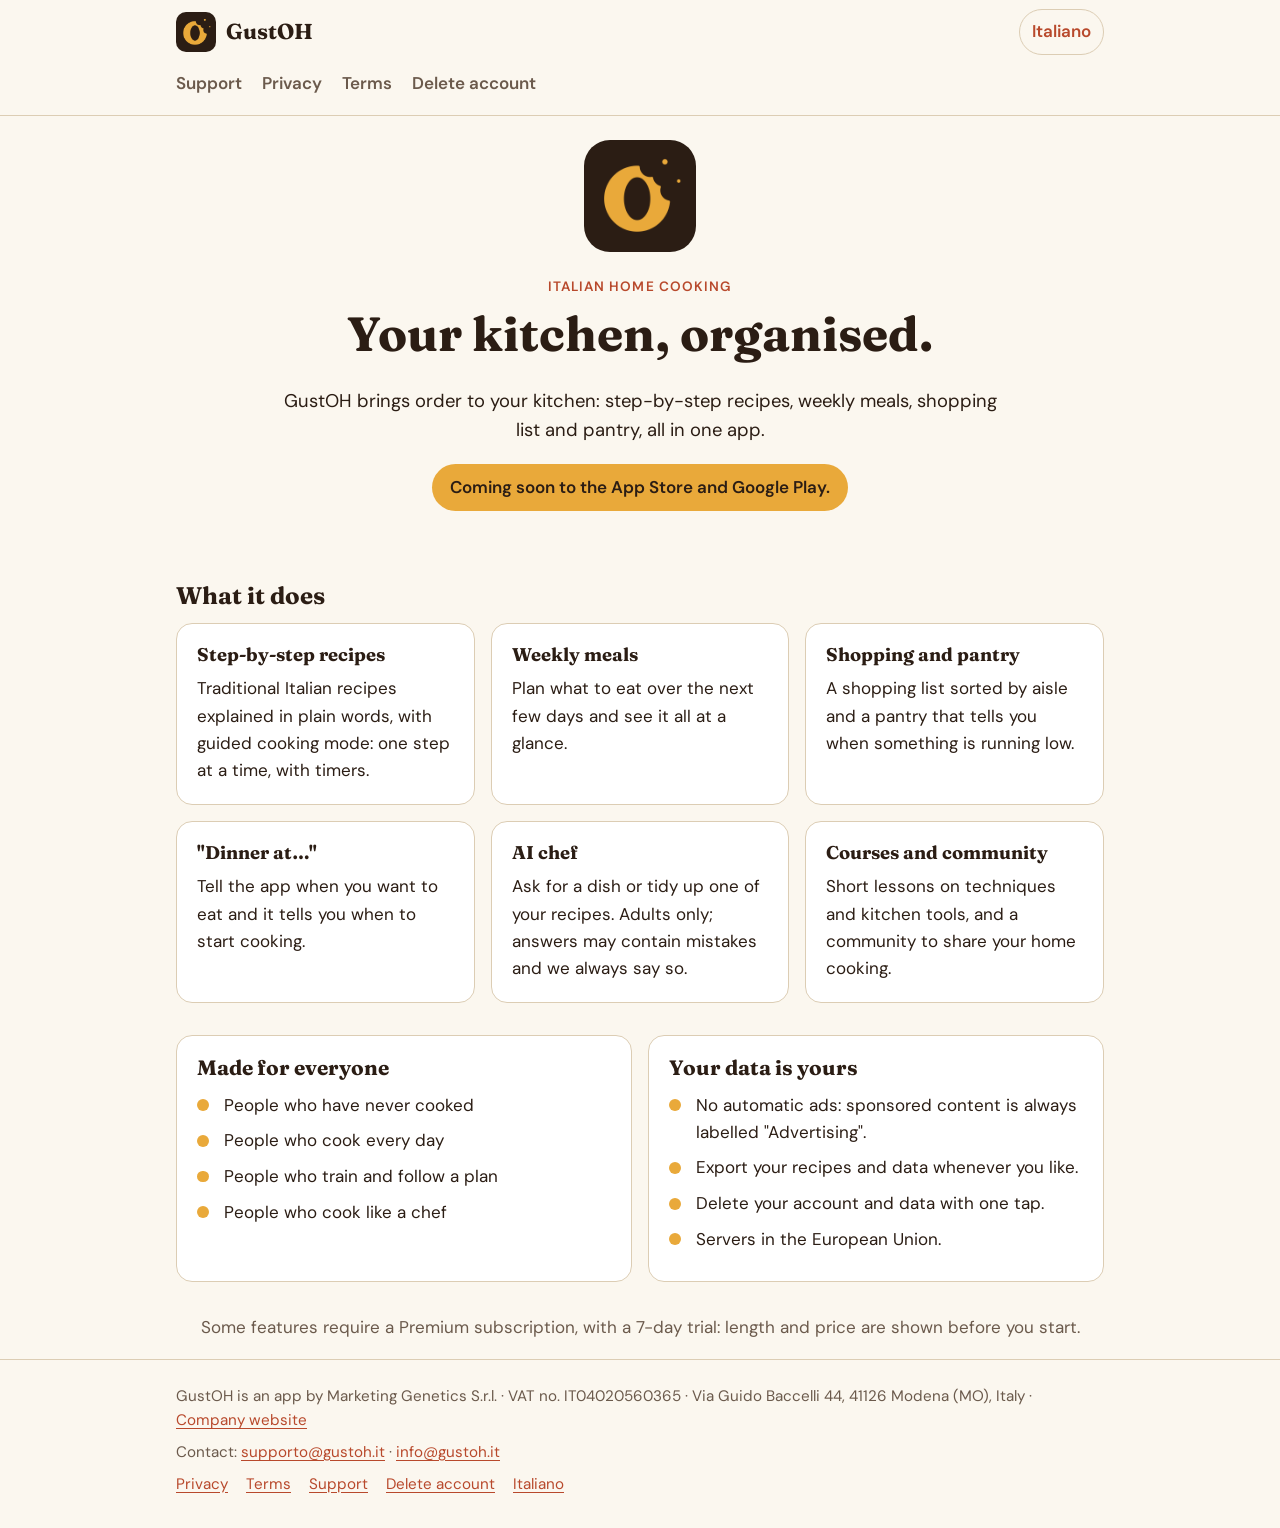
==== en/index.html @ 91f22777 "Sito gustoh.it (cartella sito/, npm run sito): home, privacy, termini, assistenza ed eliminazione ac" ====
<!doctype html>
<html lang="en">
<head>
<meta charset="utf-8">
<meta name="viewport" content="width=device-width, initial-scale=1">
<title>GustOH — your home kitchen, organised</title>
<meta name="description" content="Step-by-step recipes, weekly meals, shopping list and pantry: Italian home cooking in one app.">
<meta name="color-scheme" content="light dark">
<meta name="theme-color" content="#fbf7ef" media="(prefers-color-scheme: light)">
<meta name="theme-color" content="#17120e" media="(prefers-color-scheme: dark)">
<link rel="icon" href="../favicon.png" type="image/png">
<link rel="apple-touch-icon" href="../logo.png">
<link rel="alternate" hreflang="it" href="../index.html">
<link rel="stylesheet" href="../stile.css">
</head>
<body>
<a class="skip" href="#contenuto">Skip to content</a>
<header class="top">
  <div class="wrap top-row">
    <a class="brand" href="index.html"><img src="../logo.png" alt="" width="40" height="40"><span>GustOH</span></a>
    <a class="lang" href="../index.html" hreflang="it" lang="it">Italiano</a>
  </div>
  <nav class="wrap nav" aria-label="Home"><a href="supporto.html">Support</a><a href="privacy.html">Privacy</a><a href="termini.html">Terms</a><a href="elimina-account.html">Delete account</a></nav>
</header>
<main id="contenuto" class="wrap">
<section class="hero">
  <img class="hero-logo" src="../logo.png" alt="GustOH" width="112" height="112">
  <p class="kicker">Italian home cooking</p>
  <h1>Your kitchen, organised.</h1>
  <p class="lead">GustOH brings order to your kitchen: step-by-step recipes, weekly meals, shopping list and pantry, all in one app.</p>
  <p class="soon">Coming soon to the App Store and Google Play.</p>
</section>
<section aria-labelledby="cosa-fa">
  <h2 id="cosa-fa">What it does</h2>
  <ul class="grid">
    <li class="card"><h3>Step-by-step recipes</h3><p>Traditional Italian recipes explained in plain words, with guided cooking mode: one step at a time, with timers.</p></li>
    <li class="card"><h3>Weekly meals</h3><p>Plan what to eat over the next few days and see it all at a glance.</p></li>
    <li class="card"><h3>Shopping and pantry</h3><p>A shopping list sorted by aisle and a pantry that tells you when something is running low.</p></li>
    <li class="card"><h3>&quot;Dinner at…&quot;</h3><p>Tell the app when you want to eat and it tells you when to start cooking.</p></li>
    <li class="card"><h3>AI chef</h3><p>Ask for a dish or tidy up one of your recipes. Adults only; answers may contain mistakes and we always say so.</p></li>
    <li class="card"><h3>Courses and community</h3><p>Short lessons on techniques and kitchen tools, and a community to share your home cooking.</p></li>
  </ul>
</section>
<section class="two">
  <div class="card">
    <h2>Made for everyone</h2>
    <ul class="ticks"><li>People who have never cooked</li><li>People who cook every day</li><li>People who train and follow a plan</li><li>People who cook like a chef</li></ul>
  </div>
  <div class="card">
    <h2>Your data is yours</h2>
    <ul class="ticks"><li>No automatic ads: sponsored content is always labelled &quot;Advertising&quot;.</li><li>Export your recipes and data whenever you like.</li><li>Delete your account and data with one tap.</li><li>Servers in the European Union.</li></ul>
  </div>
</section>
<p class="note">Some features require a Premium subscription, with a 7-day trial: length and price are shown before you start.</p>
</main>
<footer class="foot">
  <div class="wrap">
    <p>GustOH is an app by Marketing Genetics S.r.l. · VAT no. IT04020560365 · Via Guido Baccelli 44, 41126 Modena (MO), Italy · <a href="https://www.marketinggenetics.it/" rel="noopener">Company website</a></p>
    <p>Contact: <a href="mailto:supporto@gustoh.it">supporto@gustoh.it</a> · <a href="mailto:info@gustoh.it">info@gustoh.it</a></p>
    <p class="foot-links"><a href="privacy.html">Privacy</a><a href="termini.html">Terms</a><a href="supporto.html">Support</a><a href="elimina-account.html">Delete account</a><a href="../index.html" hreflang="it" lang="it">Italiano</a></p>
  </div>
</footer>
</body>
</html>
---- stile.css ----
/* Sito gustoh.it — tema "Pastificio" dell'app (src/constants/theme.ts). Caratteri dentro il sito: niente servizi esterni. */

@font-face { font-family: 'Fraunces'; src: url('caratteri/Fraunces-700.ttf') format('truetype'); font-weight: 700; font-display: swap; }
@font-face { font-family: 'DM Sans'; src: url('caratteri/DMSans-400.ttf') format('truetype'); font-weight: 400; font-display: swap; }
@font-face { font-family: 'DM Sans'; src: url('caratteri/DMSans-600.ttf') format('truetype'); font-weight: 600; font-display: swap; }

:root {
  --bg: #fbf7ef;
  --surface: #ffffff;
  --text: #2b1d14;
  --muted: #6b5a4c;
  --primary: #b8492c;
  --cta: #e9a93a;
  --on-cta: #2b1d14;
  --accent-soft: #fdf0d5;
  --border: #dccdb4;
  --focus: #b8492c;
  --radius: 16px;
  --wrap: 960px;
}

@media (prefers-color-scheme: dark) {
  :root {
    --bg: #17120e;
    --surface: #231c16;
    --text: #f5ece0;
    --muted: #c4b5a3;
    --primary: #e9a93a;
    --cta: #e9a93a;
    --on-cta: #2b1d14;
    --accent-soft: #2e2419;
    --border: #3d3127;
    --focus: #f0b54e;
  }
}

* { box-sizing: border-box; }

html { -webkit-text-size-adjust: 100%; }

body {
  margin: 0;
  background: var(--bg);
  color: var(--text);
  font-family: 'DM Sans', system-ui, -apple-system, 'Segoe UI', sans-serif;
  font-size: 17px;
  line-height: 1.6;
}

h1, h2, h3 { font-family: 'Fraunces', Georgia, serif; font-weight: 700; line-height: 1.2; margin: 0 0 .5em; }
h1 { font-size: clamp(2rem, 6vw, 3rem); }
h2 { font-size: 1.5rem; margin-top: 1.6em; }
h3 { font-size: 1.15rem; }
p, ul, ol { margin: 0 0 1em; }
a { color: var(--primary); text-underline-offset: 3px; }
a:focus-visible, summary:focus-visible { outline: 3px solid var(--focus); outline-offset: 3px; border-radius: 6px; }
strong { font-weight: 600; }

.wrap { width: 100%; max-width: var(--wrap); margin: 0 auto; padding: 0 16px; }

.skip { position: absolute; left: -9999px; top: 8px; background: var(--cta); color: var(--on-cta); padding: 8px 12px; border-radius: 8px; z-index: 10; }
.skip:focus { left: 16px; }

/* Testata */
.top { border-bottom: 1px solid var(--border); background: var(--bg); }
.top-row { display: flex; align-items: center; justify-content: space-between; gap: 16px; min-height: 64px; }
.brand { display: inline-flex; align-items: center; gap: 10px; color: var(--text); text-decoration: none; font-family: 'Fraunces', Georgia, serif; font-weight: 700; font-size: 1.35rem; }
.brand img { border-radius: 10px; }
.lang { font-weight: 600; text-decoration: none; padding: 8px 12px; border: 1px solid var(--border); border-radius: 999px; min-height: 44px; display: inline-flex; align-items: center; }
.nav { display: flex; flex-wrap: wrap; gap: 4px 20px; padding-bottom: 12px; }
.nav a { color: var(--muted); text-decoration: none; font-weight: 600; padding: 6px 0; }
.nav a[aria-current='page'] { color: var(--text); text-decoration: underline; text-decoration-color: var(--cta); text-decoration-thickness: 3px; }

main { padding-top: 32px; padding-bottom: 48px; }

/* Home */
.hero { text-align: center; padding: 24px 0 16px; }
.hero-logo { border-radius: 26px; margin-bottom: 16px; }
.kicker { color: var(--primary); font-weight: 600; text-transform: uppercase; letter-spacing: .08em; font-size: .85rem; margin-bottom: .5em; }
.lead { font-size: 1.15rem; max-width: 40em; margin-left: auto; margin-right: auto; }
.doc .lead { margin-left: 0; }
.soon { display: inline-block; background: var(--cta); color: var(--on-cta); font-weight: 600; padding: 10px 18px; border-radius: 999px; }

.grid { list-style: none; padding: 0; display: grid; grid-template-columns: 1fr; gap: 16px; }
@media (min-width: 640px) { .grid { grid-template-columns: repeat(2, 1fr); } }
@media (min-width: 900px) { .grid { grid-template-columns: repeat(3, 1fr); } }

.card { background: var(--surface); border: 1px solid var(--border); border-radius: var(--radius); padding: 20px; }
.card p:last-child, .card ul:last-child { margin-bottom: 0; }
.card h2 { margin-top: 0; font-size: 1.3rem; }

.two { display: grid; grid-template-columns: 1fr; gap: 16px; margin-top: 32px; }
@media (min-width: 640px) { .two { grid-template-columns: repeat(2, 1fr); } }

.ticks { list-style: none; padding: 0; }
.ticks li { padding-left: 1.6em; position: relative; margin-bottom: .5em; }
.ticks li::before { content: ''; position: absolute; left: 0; top: .45em; width: .7em; height: .7em; border-radius: 50%; background: var(--cta); }

.note { text-align: center; color: var(--muted); margin-top: 32px; }

/* Documenti */
.doc { max-width: 46em; }
.doc ul, .doc ol { padding-left: 1.3em; }
.doc li { margin-bottom: .5em; }
.steps li { margin-bottom: .6em; }
.center { text-align: center; margin: 0 auto; }
details { background: var(--surface); border: 1px solid var(--border); border-radius: 12px; padding: 0 16px; margin-bottom: 12px; }
summary { cursor: pointer; font-weight: 600; padding: 14px 0; min-height: 44px; }
details p { margin-top: 0; }
.button { display: inline-flex; align-items: center; min-height: 48px; padding: 0 20px; border-radius: 999px; background: var(--cta); color: var(--on-cta); font-weight: 600; text-decoration: none; }

/* Piede */
.foot { border-top: 1px solid var(--border); padding: 24px 0; color: var(--muted); font-size: .95rem; }
.foot p { margin-bottom: .5em; }
.foot-links { display: flex; flex-wrap: wrap; gap: 4px 18px; }
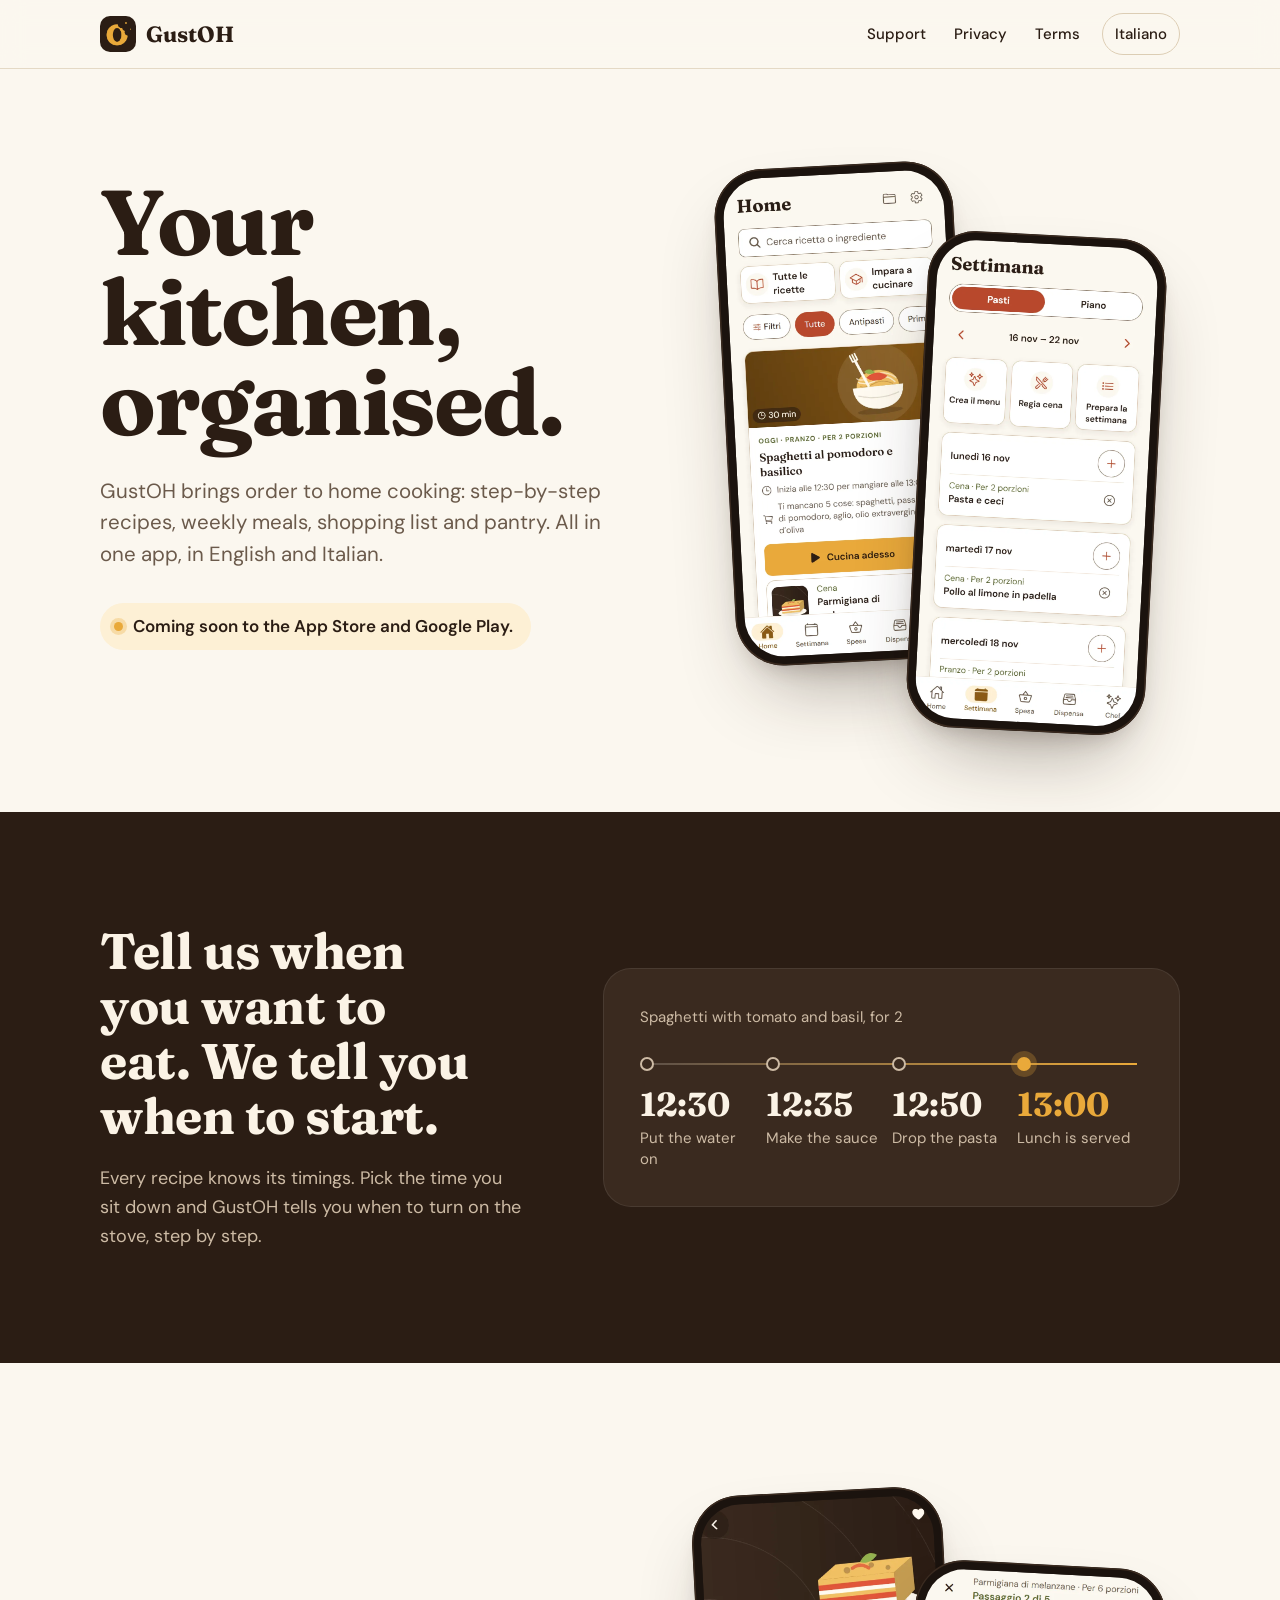
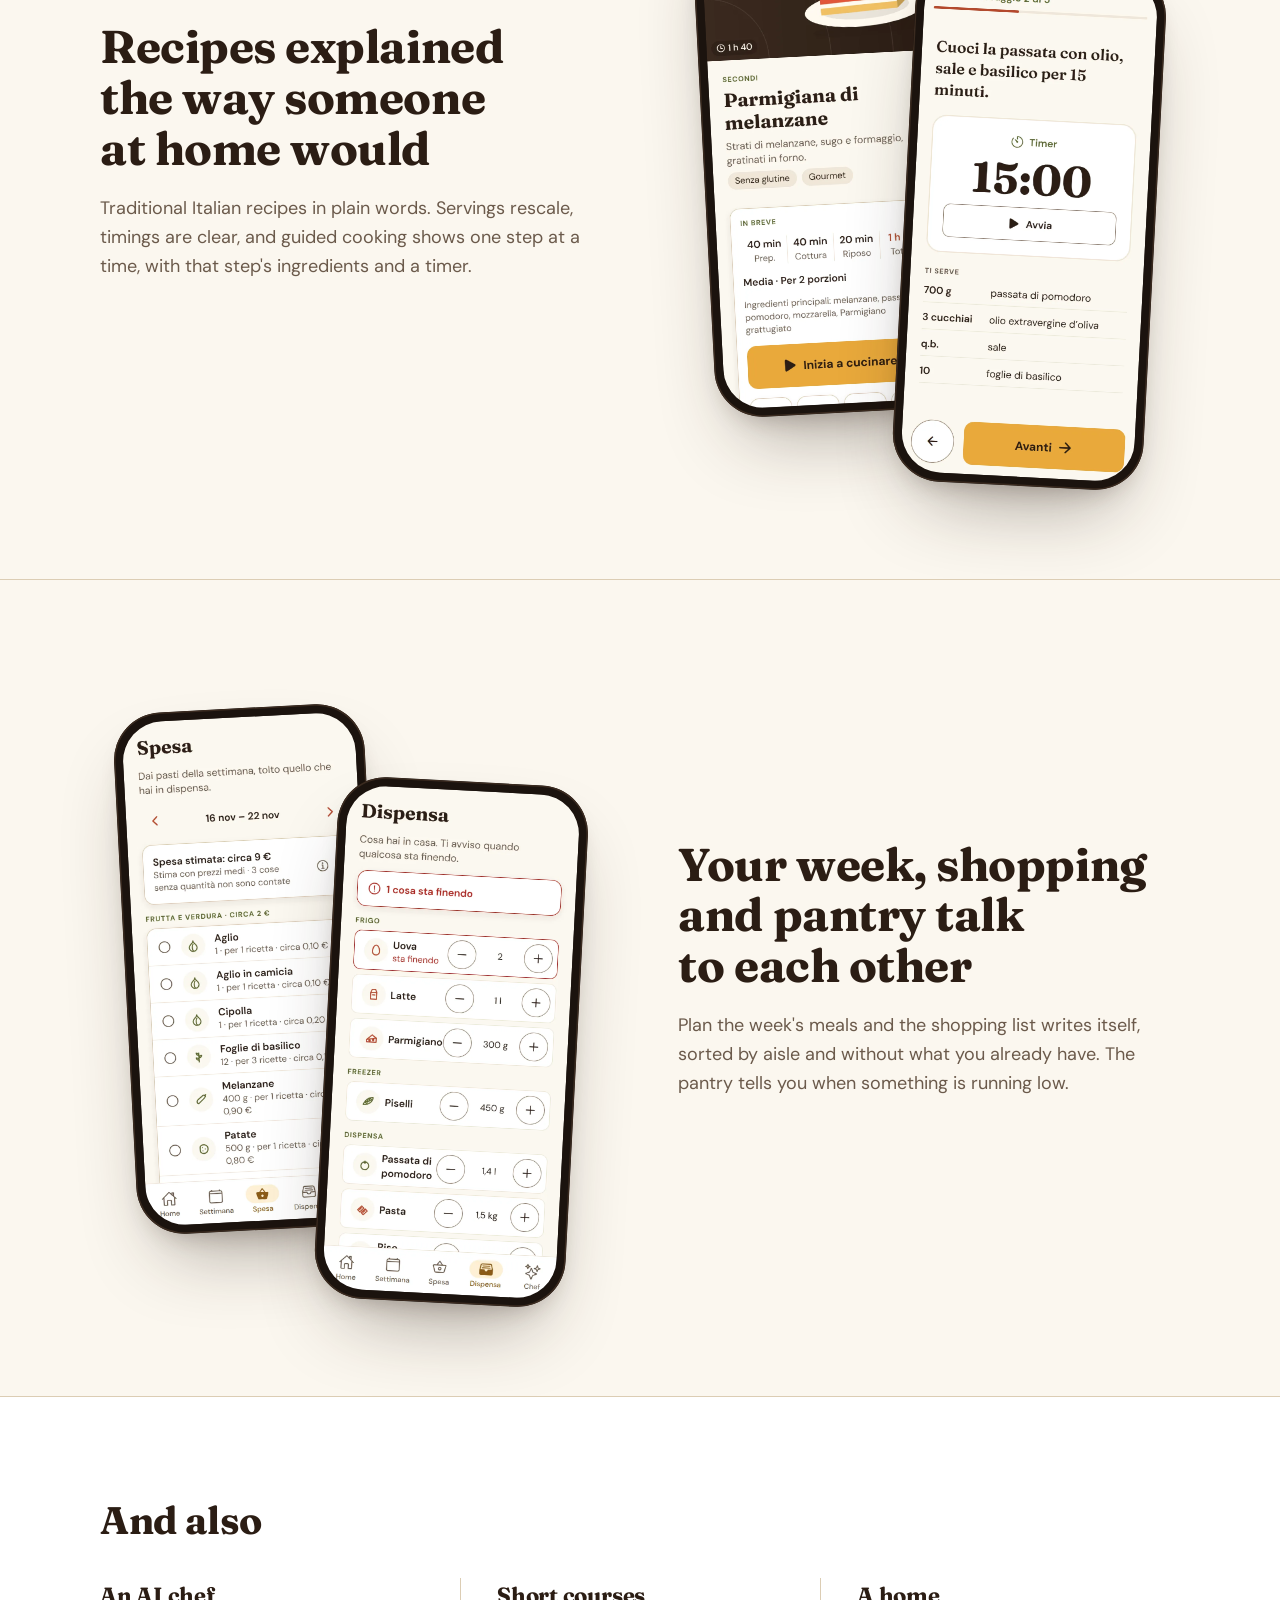
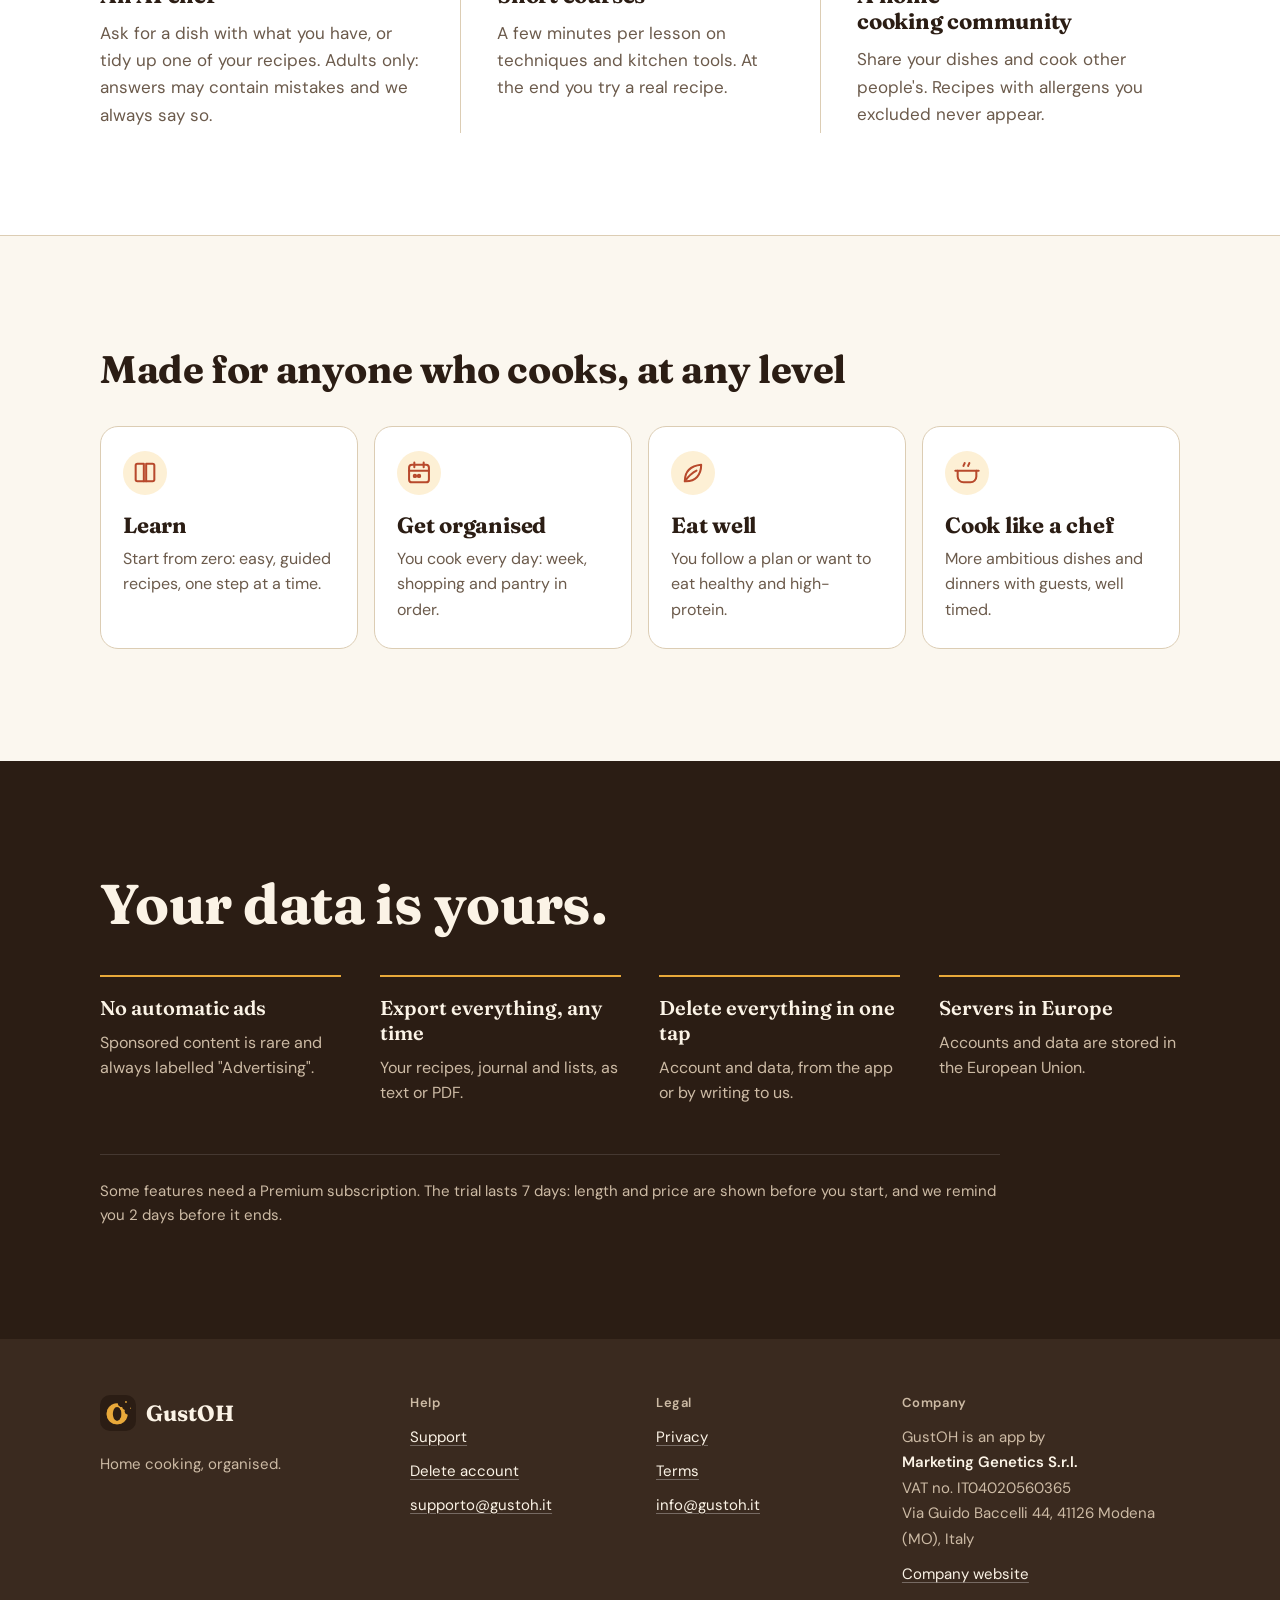
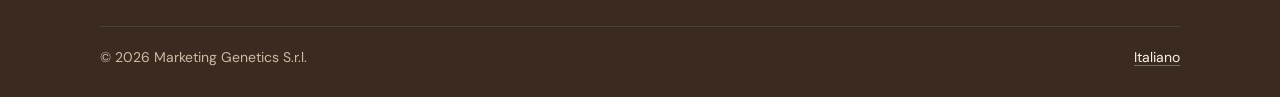
==== commit 724f2d51: "Sito gustoh.it rifatto: schermate vere dell'app nei telefoni, linea del tempo 'mangio alle', funzion" ====
--- a/en/index.html
+++ b/en/index.html
@@ -11,53 +11,152 @@
 <link rel="icon" href="../favicon.png" type="image/png">
 <link rel="apple-touch-icon" href="../logo.png">
 <link rel="alternate" hreflang="it" href="../index.html">
+<link rel="preload" href="../caratteri/Fraunces-700.ttf" as="font" type="font/ttf" crossorigin>
 <link rel="stylesheet" href="../stile.css">
 </head>
-<body>
+<body class="page-index">
 <a class="skip" href="#contenuto">Skip to content</a>
 <header class="top">
   <div class="wrap top-row">
-    <a class="brand" href="index.html"><img src="../logo.png" alt="" width="40" height="40"><span>GustOH</span></a>
-    <a class="lang" href="../index.html" hreflang="it" lang="it">Italiano</a>
+    <a class="brand" href="index.html" aria-current="page"><img src="../logo.png" alt="" width="36" height="36"><span>GustOH</span></a>
+    <nav class="nav" aria-label="Home">
+      <a href="supporto.html">Support</a>
+      <a class="opt" href="privacy.html">Privacy</a>
+      <a class="opt" href="termini.html">Terms</a>
+      <a class="lang" href="../index.html" hreflang="it" lang="it">Italiano</a>
+    </nav>
   </div>
-  <nav class="wrap nav" aria-label="Home"><a href="supporto.html">Support</a><a href="privacy.html">Privacy</a><a href="termini.html">Terms</a><a href="elimina-account.html">Delete account</a></nav>
 </header>
-<main id="contenuto" class="wrap">
+<main id="contenuto">
 <section class="hero">
-  <img class="hero-logo" src="../logo.png" alt="GustOH" width="112" height="112">
-  <p class="kicker">Italian home cooking</p>
-  <h1>Your kitchen, organised.</h1>
-  <p class="lead">GustOH brings order to your kitchen: step-by-step recipes, weekly meals, shopping list and pantry, all in one app.</p>
-  <p class="soon">Coming soon to the App Store and Google Play.</p>
-</section>
-<section aria-labelledby="cosa-fa">
-  <h2 id="cosa-fa">What it does</h2>
-  <ul class="grid">
-    <li class="card"><h3>Step-by-step recipes</h3><p>Traditional Italian recipes explained in plain words, with guided cooking mode: one step at a time, with timers.</p></li>
-    <li class="card"><h3>Weekly meals</h3><p>Plan what to eat over the next few days and see it all at a glance.</p></li>
-    <li class="card"><h3>Shopping and pantry</h3><p>A shopping list sorted by aisle and a pantry that tells you when something is running low.</p></li>
-    <li class="card"><h3>&quot;Dinner at…&quot;</h3><p>Tell the app when you want to eat and it tells you when to start cooking.</p></li>
-    <li class="card"><h3>AI chef</h3><p>Ask for a dish or tidy up one of your recipes. Adults only; answers may contain mistakes and we always say so.</p></li>
-    <li class="card"><h3>Courses and community</h3><p>Short lessons on techniques and kitchen tools, and a community to share your home cooking.</p></li>
-  </ul>
-</section>
-<section class="two">
-  <div class="card">
-    <h2>Made for everyone</h2>
-    <ul class="ticks"><li>People who have never cooked</li><li>People who cook every day</li><li>People who train and follow a plan</li><li>People who cook like a chef</li></ul>
-  </div>
-  <div class="card">
-    <h2>Your data is yours</h2>
-    <ul class="ticks"><li>No automatic ads: sponsored content is always labelled &quot;Advertising&quot;.</li><li>Export your recipes and data whenever you like.</li><li>Delete your account and data with one tap.</li><li>Servers in the European Union.</li></ul>
+  <div class="wrap hero-grid">
+    <div class="hero-copy">
+      <h1>Your kitchen, organised.</h1>
+      <p class="lead">GustOH brings order to home cooking: step-by-step recipes, weekly meals, shopping list and pantry. All in one app, in English and Italian.</p>
+      <p class="soon">Coming soon to the App Store and Google Play.</p>
+    </div>
+    <div class="hero-phones">
+      <figure class="phone phone-back"><picture><source srcset="../img/home-scuro.webp" media="(prefers-color-scheme: dark)"><img src="../img/home-chiaro.webp" alt="GustOH Home with today's lunch and when to start cooking" width="390" height="844" fetchpriority="high" decoding="async"></picture></figure>
+      <figure class="phone phone-front"><picture><source srcset="../img/settimana-scuro.webp" media="(prefers-color-scheme: dark)"><img src="../img/settimana-chiaro.webp" alt="The weekly meal plan, day by day" width="390" height="844" fetchpriority="high" decoding="async"></picture></figure>
+    </div>
   </div>
 </section>
-<p class="note">Some features require a Premium subscription, with a 7-day trial: length and price are shown before you start.</p>
+
+<section class="clock" aria-labelledby="orari">
+  <div class="wrap clock-grid">
+    <div class="clock-copy">
+      <h2 id="orari">Tell us when you want to eat. We tell you when to start.</h2>
+      <p>Every recipe knows its timings. Pick the time you sit down and GustOH tells you when to turn on the stove, step by step.</p>
+    </div>
+    <figure class="timeline">
+      <figcaption>Spaghetti with tomato and basil, for 2</figcaption>
+      <ol>
+        <li><time>12:30</time><span>Put the water on</span></li>
+        <li><time>12:35</time><span>Make the sauce</span></li>
+        <li><time>12:50</time><span>Drop the pasta</span></li>
+        <li class="end"><time>13:00</time><span>Lunch is served</span></li>
+      </ol>
+    </figure>
+  </div>
+</section>
+
+<section class="row">
+  <div class="wrap row-grid">
+    <div class="row-copy">
+      <h2>Recipes explained the way someone at home would</h2>
+      <p>Traditional Italian recipes in plain words. Servings rescale, timings are clear, and guided cooking shows one step at a time, with that step's ingredients and a timer.</p>
+    </div>
+    <div class="row-phones">
+      <figure class="phone phone-back"><picture><source srcset="../img/ricetta-scuro.webp" media="(prefers-color-scheme: dark)"><img src="../img/ricetta-chiaro.webp" alt="The aubergine parmigiana recipe with times and servings" width="390" height="844" loading="lazy" decoding="async"></picture></figure>
+      <figure class="phone phone-front"><picture><source srcset="../img/cucina-scuro.webp" media="(prefers-color-scheme: dark)"><img src="../img/cucina-chiaro.webp" alt="Guided cooking: one step at a time, with a timer" width="390" height="844" loading="lazy" decoding="async"></picture></figure>
+    </div>
+  </div>
+</section>
+
+<section class="row row-flip">
+  <div class="wrap row-grid">
+    <div class="row-copy">
+      <h2>Your week, shopping and pantry talk to each other</h2>
+      <p>Plan the week's meals and the shopping list writes itself, sorted by aisle and without what you already have. The pantry tells you when something is running low.</p>
+    </div>
+    <div class="row-phones">
+      <figure class="phone phone-back"><picture><source srcset="../img/spesa-scuro.webp" media="(prefers-color-scheme: dark)"><img src="../img/spesa-chiaro.webp" alt="The shopping list sorted by aisle, with an estimated cost" width="390" height="844" loading="lazy" decoding="async"></picture></figure>
+      <figure class="phone phone-front"><picture><source srcset="../img/dispensa-scuro.webp" media="(prefers-color-scheme: dark)"><img src="../img/dispensa-chiaro.webp" alt="The pantry split into fridge, freezer and cupboard" width="390" height="844" loading="lazy" decoding="async"></picture></figure>
+    </div>
+  </div>
+</section>
+
+<section class="more" aria-labelledby="altro">
+  <div class="wrap">
+    <h2 id="altro">And also</h2>
+    <div class="more-grid">
+      <article><h3>An AI chef</h3><p>Ask for a dish with what you have, or tidy up one of your recipes. Adults only: answers may contain mistakes and we always say so.</p></article>
+      <article><h3>Short courses</h3><p>A few minutes per lesson on techniques and kitchen tools. At the end you try a real recipe.</p></article>
+      <article><h3>A home cooking community</h3><p>Share your dishes and cook other people's. Recipes with allergens you excluded never appear.</p></article>
+    </div>
+  </div>
+</section>
+
+<section class="paths" aria-labelledby="percorsi">
+  <div class="wrap">
+    <h2 id="percorsi">Made for anyone who cooks, at any level</h2>
+    <ul class="paths-grid">
+      <li><svg class="icon" viewBox="0 0 24 24" width="28" height="28" fill="none" stroke="currentColor" stroke-width="1.75" stroke-linecap="round" stroke-linejoin="round" aria-hidden="true"><path d="M4 5.5C4 4.7 4.7 4 5.5 4H11v15H5.5A1.5 1.5 0 0 1 4 17.5z"/><path d="M20 5.5c0-.8-.7-1.5-1.5-1.5H13v15h5.5c.8 0 1.5-.7 1.5-1.5z"/><path d="M11 19h2"/></svg><h3>Learn</h3><p>Start from zero: easy, guided recipes, one step at a time.</p></li>
+      <li><svg class="icon" viewBox="0 0 24 24" width="28" height="28" fill="none" stroke="currentColor" stroke-width="1.75" stroke-linecap="round" stroke-linejoin="round" aria-hidden="true"><rect x="3.5" y="5" width="17" height="15" rx="2.5"/><path d="M3.5 10h17M8 3v4M16 3v4"/><circle cx="8.5" cy="14.5" r="1"/><circle cx="12" cy="14.5" r="1"/></svg><h3>Get organised</h3><p>You cook every day: week, shopping and pantry in order.</p></li>
+      <li><svg class="icon" viewBox="0 0 24 24" width="28" height="28" fill="none" stroke="currentColor" stroke-width="1.75" stroke-linecap="round" stroke-linejoin="round" aria-hidden="true"><path d="M5 19c0-8 5-13 14-14 0 9-5 14-13 14"/><path d="M5 19c3-4 6-7 10-9"/></svg><h3>Eat well</h3><p>You follow a plan or want to eat healthy and high-protein.</p></li>
+      <li><svg class="icon" viewBox="0 0 24 24" width="28" height="28" fill="none" stroke="currentColor" stroke-width="1.75" stroke-linecap="round" stroke-linejoin="round" aria-hidden="true"><path d="M4 10h16v5a5 5 0 0 1-5 5H9a5 5 0 0 1-5-5z"/><path d="M2 10h2M20 10h2M9 6c0-1 1-1.5 1-2.5M13 6c0-1 1-1.5 1-2.5"/></svg><h3>Cook like a chef</h3><p>More ambitious dishes and dinners with guests, well timed.</p></li>
+    </ul>
+  </div>
+</section>
+
+<section class="trust" aria-labelledby="dati">
+  <div class="wrap">
+    <h2 id="dati">Your data is yours.</h2>
+    <dl class="trust-grid">
+      <div><dt>No automatic ads</dt><dd>Sponsored content is rare and always labelled &quot;Advertising&quot;.</dd></div>
+      <div><dt>Export everything, any time</dt><dd>Your recipes, journal and lists, as text or PDF.</dd></div>
+      <div><dt>Delete everything in one tap</dt><dd>Account and data, from the app or by writing to us.</dd></div>
+      <div><dt>Servers in Europe</dt><dd>Accounts and data are stored in the European Union.</dd></div>
+    </dl>
+    <p class="plans">Some features need a Premium subscription. The trial lasts 7 days: length and price are shown before you start, and we remind you 2 days before it ends.</p>
+  </div>
+</section>
 </main>
 <footer class="foot">
-  <div class="wrap">
-    <p>GustOH is an app by Marketing Genetics S.r.l. · VAT no. IT04020560365 · Via Guido Baccelli 44, 41126 Modena (MO), Italy · <a href="https://www.marketinggenetics.it/" rel="noopener">Company website</a></p>
-    <p>Contact: <a href="mailto:supporto@gustoh.it">supporto@gustoh.it</a> · <a href="mailto:info@gustoh.it">info@gustoh.it</a></p>
-    <p class="foot-links"><a href="privacy.html">Privacy</a><a href="termini.html">Terms</a><a href="supporto.html">Support</a><a href="elimina-account.html">Delete account</a><a href="../index.html" hreflang="it" lang="it">Italiano</a></p>
+  <div class="wrap foot-grid">
+    <div class="foot-brand">
+      <a class="brand" href="index.html"><img src="../logo.png" alt="" width="36" height="36"><span>GustOH</span></a>
+      <p>Home cooking, organised.</p>
+    </div>
+    <div>
+      <h2>Help</h2>
+      <ul>
+        <li><a href="supporto.html">Support</a></li>
+        <li><a href="elimina-account.html">Delete account</a></li>
+        <li><a href="mailto:supporto@gustoh.it">supporto@gustoh.it</a></li>
+      </ul>
+    </div>
+    <div>
+      <h2>Legal</h2>
+      <ul>
+        <li><a href="privacy.html">Privacy</a></li>
+        <li><a href="termini.html">Terms</a></li>
+        <li><a href="mailto:info@gustoh.it">info@gustoh.it</a></li>
+      </ul>
+    </div>
+    <div>
+      <h2>Company</h2>
+      <address>
+        GustOH is an app by<br><strong>Marketing Genetics S.r.l.</strong><br>
+        VAT no. IT04020560365<br>
+        Via Guido Baccelli 44, 41126 Modena (MO), Italy
+      </address>
+      <p><a href="https://www.marketinggenetics.it/" rel="noopener">Company website</a></p>
+    </div>
+  </div>
+  <div class="wrap foot-bottom">
+    <p>© 2026 Marketing Genetics S.r.l.</p>
+    <a href="../index.html" hreflang="it" lang="it">Italiano</a>
   </div>
 </footer>
 </body>
--- a/stile.css
+++ b/stile.css
@@ -1,115 +1,232 @@
-/* Sito gustoh.it — tema "Pastificio" dell'app (src/constants/theme.ts). Caratteri dentro il sito: niente servizi esterni. */
-
-@font-face { font-family: 'Fraunces'; src: url('caratteri/Fraunces-700.ttf') format('truetype'); font-weight: 700; font-display: swap; }
-@font-face { font-family: 'DM Sans'; src: url('caratteri/DMSans-400.ttf') format('truetype'); font-weight: 400; font-display: swap; }
-@font-face { font-family: 'DM Sans'; src: url('caratteri/DMSans-600.ttf') format('truetype'); font-weight: 600; font-display: swap; }
-
-:root {
-  --bg: #fbf7ef;
-  --surface: #ffffff;
-  --text: #2b1d14;
-  --muted: #6b5a4c;
-  --primary: #b8492c;
-  --cta: #e9a93a;
-  --on-cta: #2b1d14;
-  --accent-soft: #fdf0d5;
-  --border: #dccdb4;
-  --focus: #b8492c;
-  --radius: 16px;
-  --wrap: 960px;
-}
-
-@media (prefers-color-scheme: dark) {
-  :root {
-    --bg: #17120e;
-    --surface: #231c16;
-    --text: #f5ece0;
-    --muted: #c4b5a3;
-    --primary: #e9a93a;
-    --cta: #e9a93a;
-    --on-cta: #2b1d14;
-    --accent-soft: #2e2419;
-    --border: #3d3127;
-    --focus: #f0b54e;
-  }
-}
-
-* { box-sizing: border-box; }
-
-html { -webkit-text-size-adjust: 100%; }
-
-body {
-  margin: 0;
-  background: var(--bg);
-  color: var(--text);
-  font-family: 'DM Sans', system-ui, -apple-system, 'Segoe UI', sans-serif;
-  font-size: 17px;
-  line-height: 1.6;
-}
-
-h1, h2, h3 { font-family: 'Fraunces', Georgia, serif; font-weight: 700; line-height: 1.2; margin: 0 0 .5em; }
-h1 { font-size: clamp(2rem, 6vw, 3rem); }
-h2 { font-size: 1.5rem; margin-top: 1.6em; }
-h3 { font-size: 1.15rem; }
-p, ul, ol { margin: 0 0 1em; }
-a { color: var(--primary); text-underline-offset: 3px; }
-a:focus-visible, summary:focus-visible { outline: 3px solid var(--focus); outline-offset: 3px; border-radius: 6px; }
-strong { font-weight: 600; }
-
-.wrap { width: 100%; max-width: var(--wrap); margin: 0 auto; padding: 0 16px; }
-
-.skip { position: absolute; left: -9999px; top: 8px; background: var(--cta); color: var(--on-cta); padding: 8px 12px; border-radius: 8px; z-index: 10; }
-.skip:focus { left: 16px; }
-
-/* Testata */
-.top { border-bottom: 1px solid var(--border); background: var(--bg); }
-.top-row { display: flex; align-items: center; justify-content: space-between; gap: 16px; min-height: 64px; }
-.brand { display: inline-flex; align-items: center; gap: 10px; color: var(--text); text-decoration: none; font-family: 'Fraunces', Georgia, serif; font-weight: 700; font-size: 1.35rem; }
-.brand img { border-radius: 10px; }
-.lang { font-weight: 600; text-decoration: none; padding: 8px 12px; border: 1px solid var(--border); border-radius: 999px; min-height: 44px; display: inline-flex; align-items: center; }
-.nav { display: flex; flex-wrap: wrap; gap: 4px 20px; padding-bottom: 12px; }
-.nav a { color: var(--muted); text-decoration: none; font-weight: 600; padding: 6px 0; }
-.nav a[aria-current='page'] { color: var(--text); text-decoration: underline; text-decoration-color: var(--cta); text-decoration-thickness: 3px; }
-
-main { padding-top: 32px; padding-bottom: 48px; }
-
-/* Home */
-.hero { text-align: center; padding: 24px 0 16px; }
-.hero-logo { border-radius: 26px; margin-bottom: 16px; }
-.kicker { color: var(--primary); font-weight: 600; text-transform: uppercase; letter-spacing: .08em; font-size: .85rem; margin-bottom: .5em; }
-.lead { font-size: 1.15rem; max-width: 40em; margin-left: auto; margin-right: auto; }
-.doc .lead { margin-left: 0; }
-.soon { display: inline-block; background: var(--cta); color: var(--on-cta); font-weight: 600; padding: 10px 18px; border-radius: 999px; }
-
-.grid { list-style: none; padding: 0; display: grid; grid-template-columns: 1fr; gap: 16px; }
-@media (min-width: 640px) { .grid { grid-template-columns: repeat(2, 1fr); } }
-@media (min-width: 900px) { .grid { grid-template-columns: repeat(3, 1fr); } }
-
-.card { background: var(--surface); border: 1px solid var(--border); border-radius: var(--radius); padding: 20px; }
-.card p:last-child, .card ul:last-child { margin-bottom: 0; }
-.card h2 { margin-top: 0; font-size: 1.3rem; }
-
-.two { display: grid; grid-template-columns: 1fr; gap: 16px; margin-top: 32px; }
-@media (min-width: 640px) { .two { grid-template-columns: repeat(2, 1fr); } }
-
-.ticks { list-style: none; padding: 0; }
-.ticks li { padding-left: 1.6em; position: relative; margin-bottom: .5em; }
-.ticks li::before { content: ''; position: absolute; left: 0; top: .45em; width: .7em; height: .7em; border-radius: 50%; background: var(--cta); }
-
-.note { text-align: center; color: var(--muted); margin-top: 32px; }
-
-/* Documenti */
-.doc { max-width: 46em; }
-.doc ul, .doc ol { padding-left: 1.3em; }
-.doc li { margin-bottom: .5em; }
-.steps li { margin-bottom: .6em; }
-.center { text-align: center; margin: 0 auto; }
-details { background: var(--surface); border: 1px solid var(--border); border-radius: 12px; padding: 0 16px; margin-bottom: 12px; }
-summary { cursor: pointer; font-weight: 600; padding: 14px 0; min-height: 44px; }
-details p { margin-top: 0; }
-.button { display: inline-flex; align-items: center; min-height: 48px; padding: 0 20px; border-radius: 999px; background: var(--cta); color: var(--on-cta); font-weight: 600; text-decoration: none; }
-
-/* Piede */
-.foot { border-top: 1px solid var(--border); padding: 24px 0; color: var(--muted); font-size: .95rem; }
-.foot p { margin-bottom: .5em; }
-.foot-links { display: flex; flex-wrap: wrap; gap: 4px 18px; }
+/* Sito gustoh.it: stessi colori e caratteri dell'app (tema "Pastificio"). Nessun servizio esterno. */
+
+@font-face { font-family: 'Fraunces'; src: url('caratteri/Fraunces-600.ttf') format('truetype'); font-weight: 600; font-display: swap; }
+@font-face { font-family: 'Fraunces'; src: url('caratteri/Fraunces-700.ttf') format('truetype'); font-weight: 700; font-display: swap; }
+@font-face { font-family: 'DM Sans'; src: url('caratteri/DMSans-400.ttf') format('truetype'); font-weight: 400; font-display: swap; }
+@font-face { font-family: 'DM Sans'; src: url('caratteri/DMSans-500.ttf') format('truetype'); font-weight: 500; font-display: swap; }
+@font-face { font-family: 'DM Sans'; src: url('caratteri/DMSans-600.ttf') format('truetype'); font-weight: 600; font-display: swap; }
+
+:root {
+  /* farina, inchiostro, terracotta, tuorlo, oliva, crosta */
+  --bg: #fbf7ef;
+  --surface: #ffffff;
+  --text: #2b1d14;
+  --muted: #6b5a4b;
+  --line: #dccdb4;
+  --primary: #b8492c;
+  --yolk: #e9a93a;
+  --yolk-soft: #fdf0d5;
+  --yolk-text: #8a5a16;
+  --olive: #5a6830;
+  --ink: #2b1d14;
+  --ink-2: #3a2a1f;
+  --on-ink: #fbf3e6;
+  --on-ink-muted: #cdbba5;
+  --shadow: 43 29 20;
+
+  --serif: 'Fraunces', Georgia, 'Times New Roman', serif;
+  --sans: 'DM Sans', system-ui, -apple-system, 'Segoe UI', Roboto, sans-serif;
+  --wrap: 1160px;
+  --gutter: clamp(20px, 5vw, 40px);
+  --radius: 18px;
+  color-scheme: light dark;
+}
+
+@media (prefers-color-scheme: dark) {
+  :root {
+    --bg: #17120e;
+    --surface: #231c16;
+    --text: #f5ebdd;
+    --muted: #bcab96;
+    --line: #4a3c30;
+    --primary: #e9a93a;
+    --yolk: #e9a93a;
+    --yolk-soft: #2a2015;
+    --yolk-text: #f0b54e;
+    --olive: #a9b86e;
+    --ink: #0f0b08;
+    --ink-2: #1d1610;
+    --on-ink: #f5ebdd;
+    --on-ink-muted: #bcab96;
+    --shadow: 0 0 0;
+  }
+}
+
+*, *::before, *::after { box-sizing: border-box; }
+html { -webkit-text-size-adjust: 100%; scroll-behavior: smooth; scroll-padding-top: 88px; }
+@media (prefers-reduced-motion: reduce) { html { scroll-behavior: auto; } }
+body {
+  margin: 0;
+  background: var(--bg);
+  color: var(--text);
+  font: 400 17px/1.6 var(--sans);
+  -webkit-font-smoothing: antialiased;
+  text-rendering: optimizeLegibility;
+}
+img { max-width: 100%; height: auto; display: block; }
+a { color: var(--primary); text-underline-offset: 3px; text-decoration-thickness: 1px; }
+a:hover { text-decoration-thickness: 2px; }
+:focus-visible { outline: 3px solid var(--yolk); outline-offset: 3px; border-radius: 6px; }
+h1, h2, h3 { font-family: var(--serif); font-weight: 700; line-height: 1.1; margin: 0; letter-spacing: -0.01em; text-wrap: balance; }
+p { margin: 0; }
+.wrap { width: 100%; max-width: var(--wrap); margin-inline: auto; padding-inline: var(--gutter); }
+
+.skip { position: absolute; left: 12px; top: -60px; z-index: 10; background: var(--yolk); color: #2b1d14; padding: 10px 16px; border-radius: 999px; font-weight: 600; text-decoration: none; }
+.skip:focus { top: 12px; }
+
+/* ---------- Testata ---------- */
+.top { position: sticky; top: 0; z-index: 5; background: color-mix(in srgb, var(--bg) 88%, transparent); backdrop-filter: saturate(1.2) blur(12px); -webkit-backdrop-filter: saturate(1.2) blur(12px); border-bottom: 1px solid color-mix(in srgb, var(--line) 70%, transparent); }
+.top-row { display: flex; align-items: center; justify-content: space-between; gap: 16px; min-height: 68px; }
+.brand { display: inline-flex; align-items: center; gap: 10px; color: var(--text); text-decoration: none; font: 700 22px/1 var(--serif); }
+.brand img { border-radius: 10px; }
+.nav { display: flex; align-items: center; gap: 4px; flex-wrap: wrap; justify-content: flex-end; }
+.nav a { color: var(--text); text-decoration: none; font-weight: 500; font-size: 15px; padding: 8px 12px; border-radius: 999px; }
+.nav a:hover { background: var(--yolk-soft); }
+.nav a[aria-current='page'] { background: var(--yolk-soft); color: var(--yolk-text); }
+.nav .lang { border: 1px solid var(--line); margin-left: 6px; }
+
+/* ---------- Telefono con una schermata vera ---------- */
+.phone { margin: 0; width: 100%; max-width: 290px; padding: 9px; border-radius: 48px; background: #1b130e; box-shadow: 0 40px 80px -30px rgb(var(--shadow) / 0.45), 0 12px 24px -12px rgb(var(--shadow) / 0.25), inset 0 0 0 1.5px #3a2a1f; }
+.phone img { width: 100%; border-radius: 40px; aspect-ratio: 390 / 844; object-fit: cover; background: var(--bg); }
+@media (prefers-color-scheme: dark) { .phone { box-shadow: 0 40px 80px -30px rgb(0 0 0 / 0.7), inset 0 0 0 1.5px #4a3a2e; } }
+
+/* due telefoni accostati: quello dietro un po' più in alto, quello davanti più in basso, stessa misura */
+.hero-phones, .row-phones { display: grid; grid-template-columns: 1fr 1fr; gap: 0; align-items: start; justify-items: center; }
+.phone-back { transform: translate(10%, 0) rotate(-3deg); z-index: 1; }
+.phone-front { transform: translate(-10%, 14%) rotate(3deg); z-index: 2; }
+
+/* ---------- Apertura ---------- */
+.hero { padding-block: clamp(40px, 8vw, 96px) clamp(80px, 12vw, 150px); overflow: hidden; }
+.hero-grid { display: grid; grid-template-columns: minmax(0, 1.05fr) minmax(0, 0.95fr); gap: clamp(32px, 6vw, 72px); align-items: center; }
+.hero h1 { font-size: clamp(46px, 7.2vw, 92px); line-height: 0.98; letter-spacing: -0.025em; max-width: 9ch; }
+.hero .lead { margin-top: 28px; font-size: clamp(18px, 1.6vw, 21px); line-height: 1.55; color: var(--muted); max-width: 34em; }
+.soon { margin-top: 32px; display: inline-flex; align-items: center; gap: 10px; font-weight: 600; color: var(--text); padding: 10px 18px 10px 14px; border-radius: 999px; background: var(--yolk-soft); }
+.soon::before { content: ''; width: 9px; height: 9px; border-radius: 50%; background: var(--yolk); box-shadow: 0 0 0 4px color-mix(in srgb, var(--yolk) 30%, transparent); }
+
+/* ---------- "Mangio alle": la linea del tempo ---------- */
+.clock { background: var(--ink); color: var(--on-ink); padding-block: clamp(64px, 9vw, 112px); }
+.clock-grid { display: grid; grid-template-columns: minmax(0, 0.85fr) minmax(0, 1.15fr); gap: clamp(32px, 6vw, 80px); align-items: center; }
+.clock h2 { font-size: clamp(32px, 4vw, 50px); }
+.clock-copy p { margin-top: 20px; color: var(--on-ink-muted); font-size: 18px; max-width: 30em; }
+.timeline { margin: 0; padding: clamp(24px, 3vw, 36px); border-radius: 28px; background: var(--ink-2); border: 1px solid rgb(255 255 255 / 0.08); }
+.timeline figcaption { color: var(--on-ink-muted); font-size: 15px; margin-bottom: 28px; }
+.timeline ol { list-style: none; margin: 0; padding: 0; display: grid; grid-template-columns: repeat(4, 1fr); position: relative; }
+/* il filo che unisce gli orari */
+.timeline ol::before { content: ''; position: absolute; left: 6px; right: 6px; top: 6px; height: 2px; background: linear-gradient(90deg, rgb(255 255 255 / 0.18), var(--yolk)); }
+.timeline li { position: relative; padding-top: 30px; padding-right: 12px; }
+.timeline li::before { content: ''; position: absolute; top: 0; left: 0; width: 14px; height: 14px; border-radius: 50%; background: var(--ink-2); border: 2px solid var(--on-ink-muted); }
+.timeline li.end::before { background: var(--yolk); border-color: var(--yolk); box-shadow: 0 0 0 6px color-mix(in srgb, var(--yolk) 25%, transparent); }
+.timeline time { display: block; font: 700 clamp(26px, 2.6vw, 34px)/1 var(--serif); font-variant-numeric: tabular-nums; }
+.timeline li.end time { color: var(--yolk); }
+.timeline span { display: block; margin-top: 8px; color: var(--on-ink-muted); font-size: 15px; line-height: 1.4; }
+
+/* ---------- Funzioni con le schermate ---------- */
+.row { padding-block: clamp(72px, 10vw, 128px) clamp(96px, 13vw, 168px); overflow: hidden; }
+.row + .row { border-top: 1px solid var(--line); }
+.row-grid { display: grid; grid-template-columns: minmax(0, 1fr) minmax(0, 1fr); gap: clamp(32px, 6vw, 80px); align-items: center; }
+.row-flip .row-copy { order: 2; }
+.row h2 { font-size: clamp(30px, 3.6vw, 46px); max-width: 16ch; }
+.row-copy p { margin-top: 20px; font-size: 18px; color: var(--muted); max-width: 32em; }
+
+/* ---------- E poi ---------- */
+.more { padding-block: clamp(64px, 8vw, 104px); background: var(--surface); border-block: 1px solid var(--line); }
+.more h2, .paths h2 { font-size: clamp(28px, 3vw, 40px); }
+.more-grid { margin-top: 36px; display: grid; grid-template-columns: repeat(3, 1fr); gap: 0; }
+.more-grid article { padding: 4px clamp(20px, 3vw, 36px) 4px 0; }
+.more-grid article + article { padding-left: clamp(20px, 3vw, 36px); border-left: 1px solid var(--line); }
+.more-grid h3 { font-size: 22px; line-height: 1.2; }
+.more-grid p { margin-top: 12px; color: var(--muted); }
+
+/* ---------- Percorsi ---------- */
+.paths { padding-block: clamp(64px, 9vw, 112px); }
+.paths-grid { list-style: none; margin: 36px 0 0; padding: 0; display: grid; grid-template-columns: repeat(4, 1fr); gap: 16px; }
+.paths-grid li { background: var(--surface); border: 1px solid var(--line); border-radius: var(--radius); padding: 24px 22px 26px; display: flex; flex-direction: column; }
+.paths-grid .icon { color: var(--primary); width: 44px; height: 44px; padding: 8px; border-radius: 50%; background: var(--yolk-soft); }
+.paths-grid h3 { margin-top: 18px; font-size: 22px; }
+.paths-grid p { margin-top: 8px; color: var(--muted); font-size: 16px; }
+
+/* ---------- I tuoi dati ---------- */
+.trust { background: var(--ink); color: var(--on-ink); padding-block: clamp(64px, 9vw, 112px); }
+.trust h2 { font-size: clamp(34px, 4.4vw, 56px); }
+.trust-grid { margin: 40px 0 0; display: grid; grid-template-columns: repeat(4, 1fr); gap: clamp(20px, 3vw, 40px); }
+.trust-grid div { border-top: 2px solid var(--yolk); padding-top: 18px; }
+.trust-grid dt { font: 600 20px/1.25 var(--serif); }
+.trust-grid dd { margin: 10px 0 0; color: var(--on-ink-muted); font-size: 16px; }
+.plans { margin-top: 48px; padding-top: 24px; border-top: 1px solid rgb(255 255 255 / 0.12); color: var(--on-ink-muted); font-size: 15px; max-width: 60em; }
+
+/* ---------- Piè di pagina ---------- */
+.foot { background: var(--ink-2); color: var(--on-ink); padding-top: 56px; font-size: 15px; }
+.foot a { color: var(--on-ink); text-decoration-color: rgb(255 255 255 / 0.3); }
+.foot a:hover { text-decoration-color: var(--yolk); }
+.foot .brand { color: var(--on-ink); }
+.foot-grid { display: grid; grid-template-columns: 1.3fr 1fr 1fr 1.3fr; gap: 32px; padding-bottom: 40px; }
+.foot-brand p { margin-top: 14px; color: var(--on-ink-muted); max-width: 18em; }
+.foot h2 { font: 600 13px/1.2 var(--sans); letter-spacing: 0.04em; color: var(--on-ink-muted); margin-bottom: 14px; }
+.foot ul { list-style: none; margin: 0; padding: 0; display: grid; gap: 10px; }
+.foot address { font-style: normal; color: var(--on-ink-muted); line-height: 1.7; }
+.foot address strong { color: var(--on-ink); font-weight: 600; }
+.foot address + p { margin-top: 10px; }
+.foot-bottom { position: relative; display: flex; justify-content: space-between; gap: 16px; padding-block: 20px 28px; color: var(--on-ink-muted); font-size: 14px; }
+/* la riga sopra è larga come il testo, non come la cornice */
+.foot-bottom::before { content: ''; position: absolute; top: 0; left: var(--gutter); right: var(--gutter); height: 1px; background: rgb(255 255 255 / 0.1); }
+
+/* ---------- Pagine di testo ---------- */
+.doc-head { padding-block: clamp(40px, 7vw, 80px) 8px; }
+.doc-head h1 { font-size: clamp(38px, 5.4vw, 64px); letter-spacing: -0.02em; max-width: 16ch; }
+.updated { margin-top: 14px; color: var(--muted); font-size: 15px; }
+.doc-grid { display: grid; grid-template-columns: 250px minmax(0, 1fr); gap: clamp(32px, 6vw, 72px); padding-block: 32px clamp(64px, 9vw, 112px); align-items: start; }
+.doc-single { grid-template-columns: minmax(0, 1fr); }
+.toc { position: sticky; top: 92px; font-size: 15px; }
+.toc p { font-weight: 600; color: var(--muted); margin-bottom: 12px; }
+.toc ul { list-style: none; margin: 0; padding: 0 0 0 14px; border-left: 2px solid var(--line); display: grid; gap: 8px; }
+.toc a { color: var(--text); text-decoration: none; }
+.toc a:hover { color: var(--primary); text-decoration: underline; }
+.doc { max-width: 68ch; }
+.doc h2 { font-size: 26px; margin-top: 44px; margin-bottom: 12px; }
+.doc > h2:first-child { margin-top: 0; }
+.doc p, .doc ul, .doc ol { margin: 0 0 14px; }
+.doc ul, .doc ol { padding-left: 1.3em; }
+.doc li { margin-bottom: 8px; }
+.doc li::marker { color: var(--primary); }
+.doc .lead { font-size: 20px; line-height: 1.55; margin-bottom: 20px; }
+.steps { counter-reset: s; list-style: none; padding-left: 0 !important; }
+.steps li { counter-increment: s; position: relative; padding-left: 48px; min-height: 34px; padding-top: 4px; }
+.steps li::before { content: counter(s); position: absolute; left: 0; top: 0; width: 34px; height: 34px; border-radius: 50%; background: var(--yolk-soft); color: var(--yolk-text); font: 700 17px/34px var(--serif); text-align: center; }
+.faq { display: grid; gap: 10px; }
+.faq details { background: var(--surface); border: 1px solid var(--line); border-radius: 14px; padding: 0 20px; }
+.faq summary { cursor: pointer; list-style: none; padding: 18px 28px 18px 0; font-weight: 600; position: relative; }
+.faq summary::-webkit-details-marker { display: none; }
+.faq summary::after { content: ''; position: absolute; right: 2px; top: 50%; width: 10px; height: 10px; border-right: 2px solid var(--primary); border-bottom: 2px solid var(--primary); transform: translateY(-70%) rotate(45deg); transition: transform 0.15s; }
+.faq details[open] summary::after { transform: translateY(-30%) rotate(-135deg); }
+.faq details p { padding-bottom: 18px; color: var(--muted); }
+.nf { padding-bottom: clamp(64px, 10vw, 140px); }
+.button { display: inline-block; margin-top: 24px; background: var(--yolk); color: #2b1d14; font-weight: 600; padding: 14px 24px; border-radius: 999px; text-decoration: none; }
+
+/* ---------- Telefono e schermi stretti ---------- */
+@media (max-width: 960px) {
+  .hero-grid, .row-grid, .clock-grid { grid-template-columns: minmax(0, 1fr); }
+  .row-flip .row-copy { order: 0; }
+  .hero h1 { max-width: 12ch; }
+  .hero-phones, .row-phones { max-width: 560px; margin-inline: auto; width: 100%; }
+  .more-grid { grid-template-columns: minmax(0, 1fr); gap: 28px; }
+  .more-grid article, .more-grid article + article { padding: 0; border-left: 0; }
+  .more-grid article + article { border-top: 1px solid var(--line); padding-top: 28px; }
+  .paths-grid, .trust-grid { grid-template-columns: repeat(2, 1fr); }
+  .foot-grid { grid-template-columns: repeat(2, 1fr); }
+  .doc-grid { grid-template-columns: minmax(0, 1fr); }
+  .toc { position: static; background: var(--surface); border: 1px solid var(--line); border-radius: var(--radius); padding: 20px; }
+}
+@media (max-width: 600px) {
+  body { font-size: 16px; }
+  .top-row { min-height: 60px; }
+  .nav a { padding: 6px 9px; font-size: 14px; }
+  .nav a.opt:not([aria-current]) { display: none; }
+  .timeline ol { grid-template-columns: minmax(0, 1fr); gap: 22px; }
+  .timeline ol::before { left: 6px; right: auto; top: 6px; bottom: 6px; width: 2px; height: auto; background: linear-gradient(180deg, rgb(255 255 255 / 0.18), var(--yolk)); }
+  .timeline li { padding: 0 0 0 34px; }
+  .timeline time { font-size: 24px; }
+  .timeline span { margin-top: 4px; }
+  .paths-grid, .trust-grid, .foot-grid { grid-template-columns: minmax(0, 1fr); }
+  .phone { border-radius: 36px; padding: 7px; }
+  .phone img { border-radius: 30px; }
+}
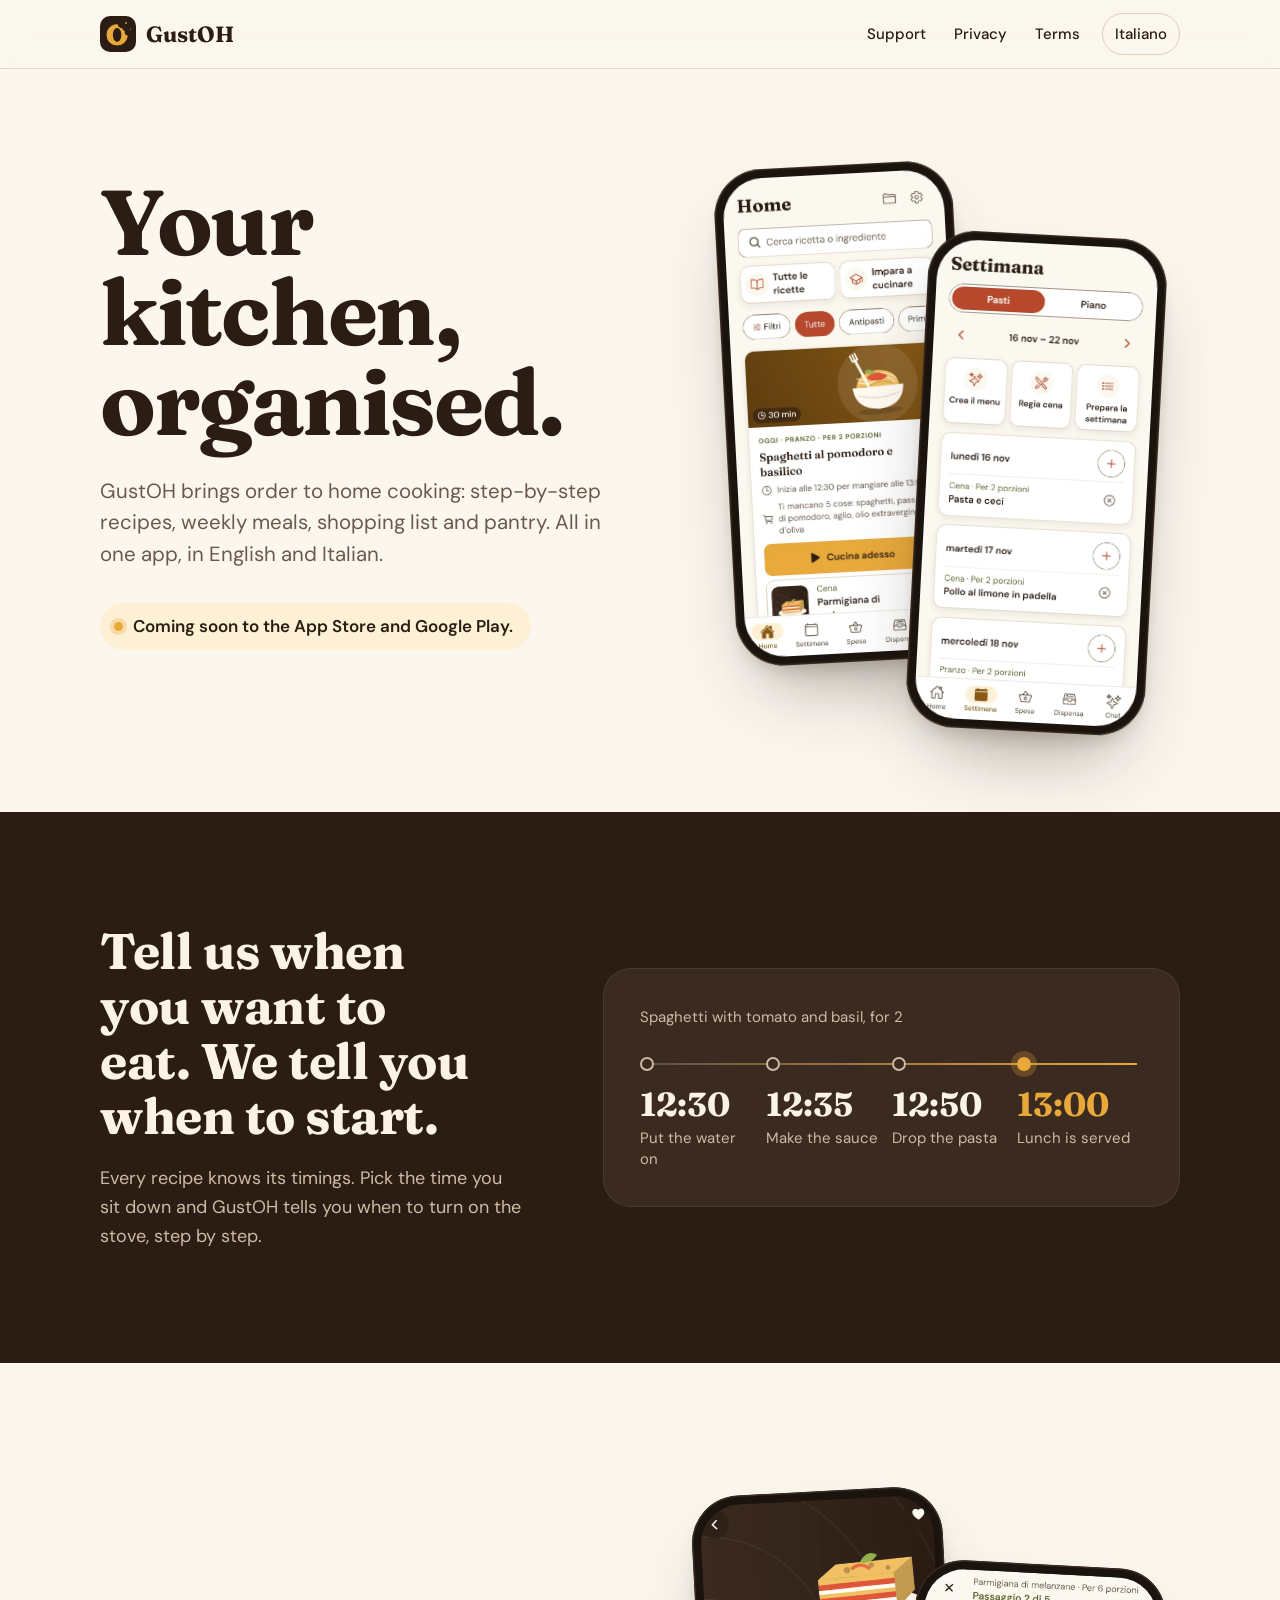
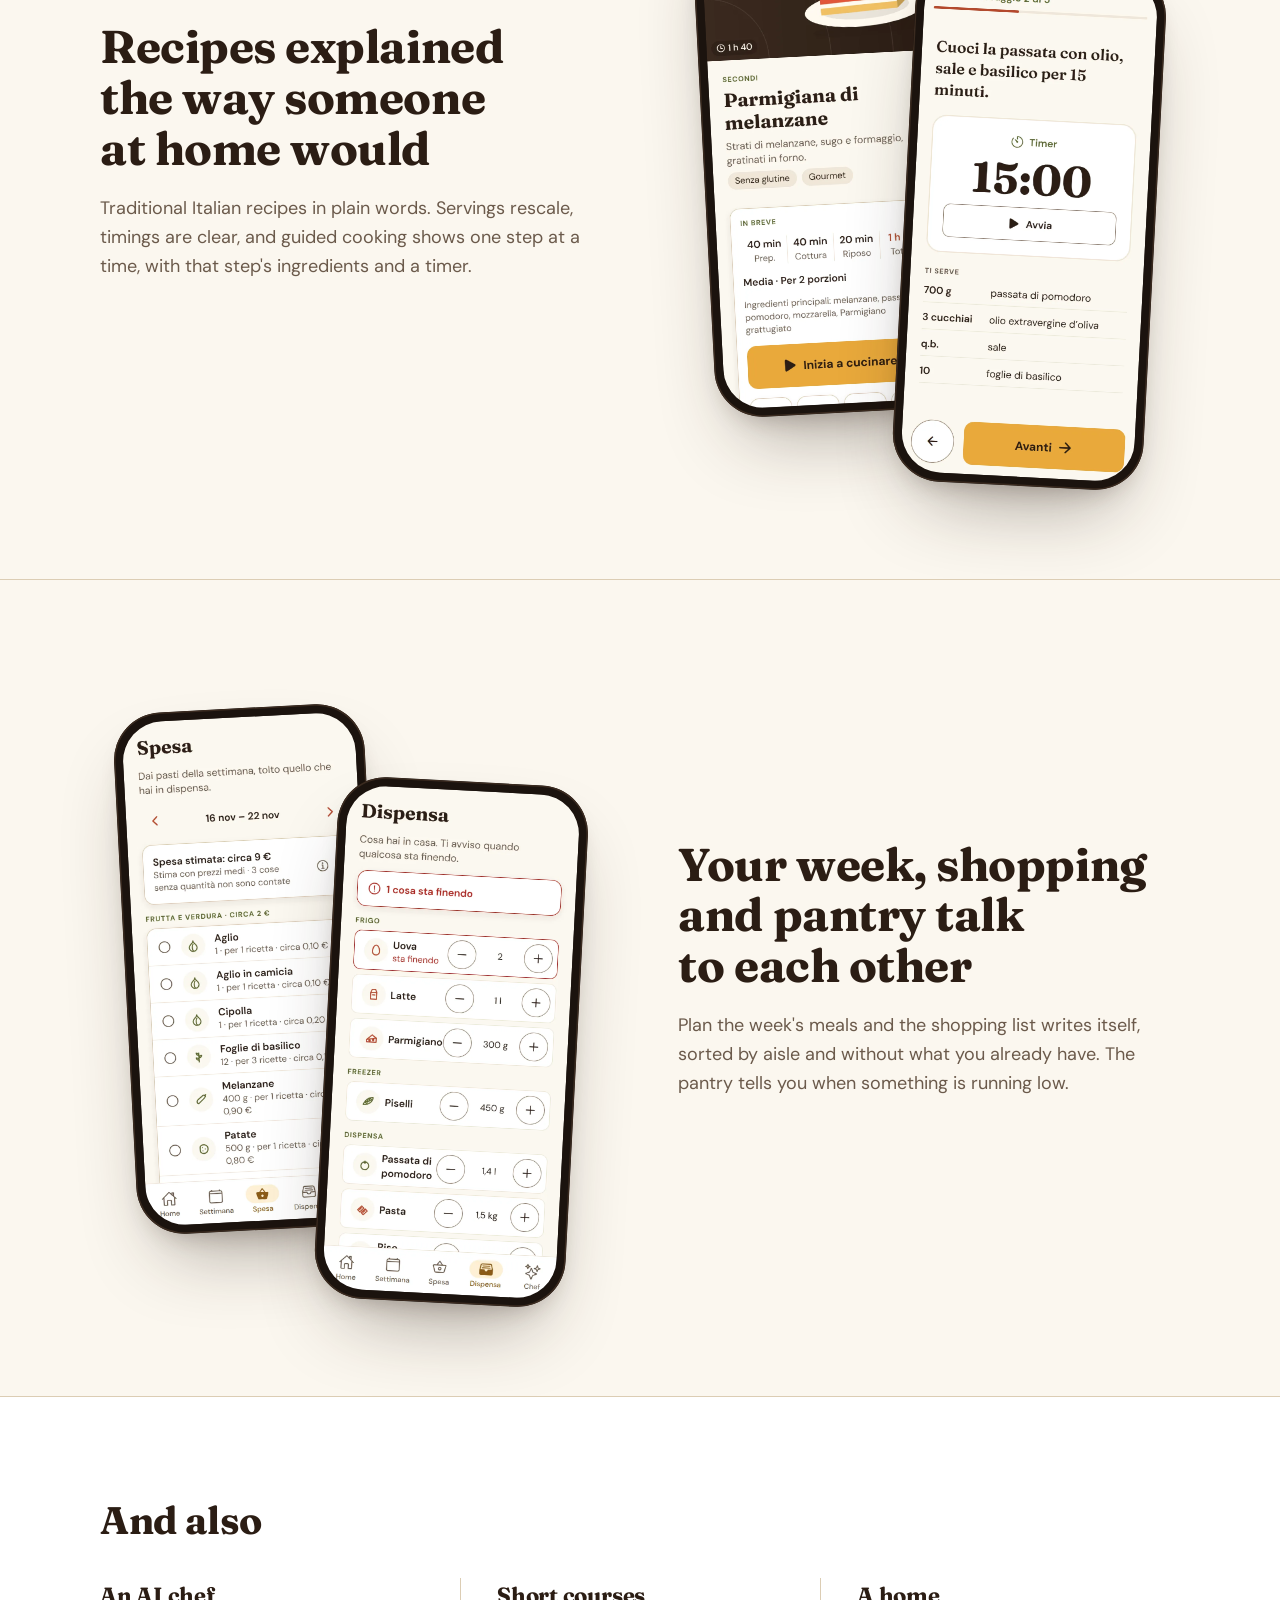
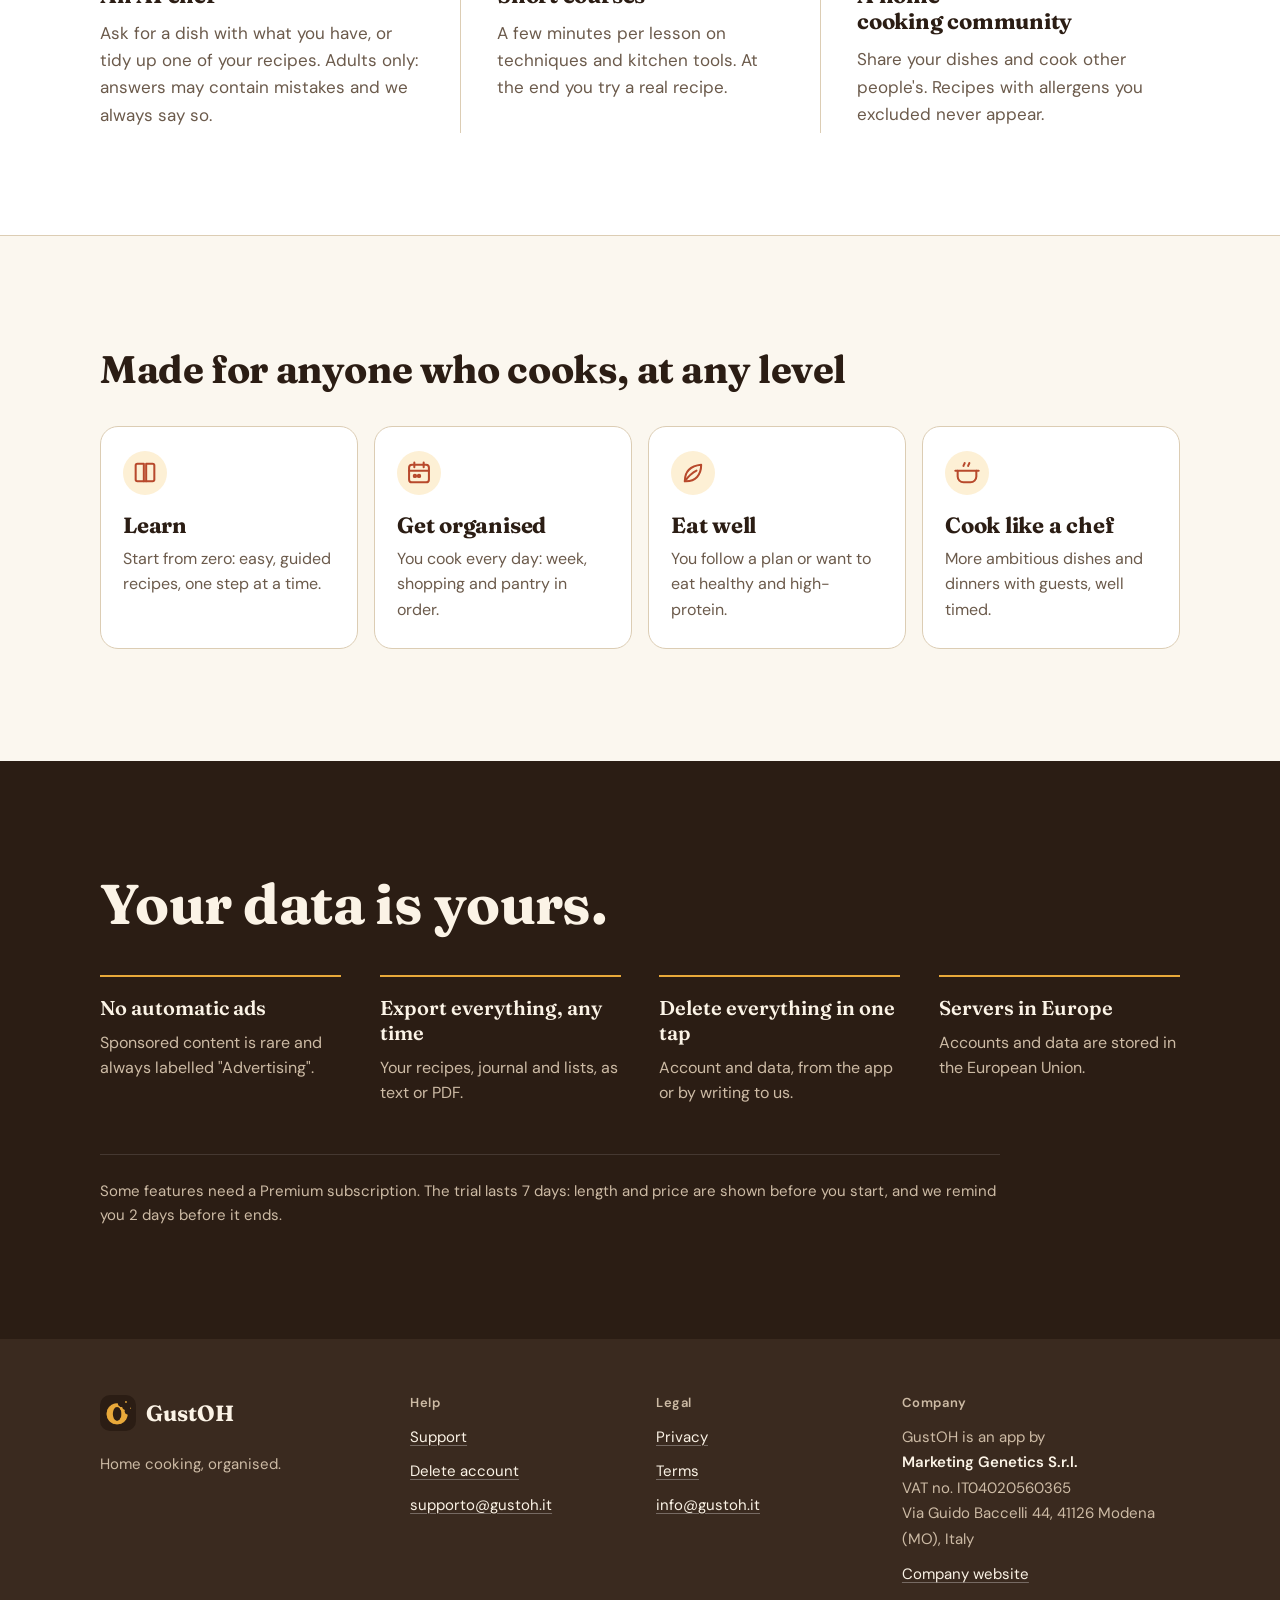
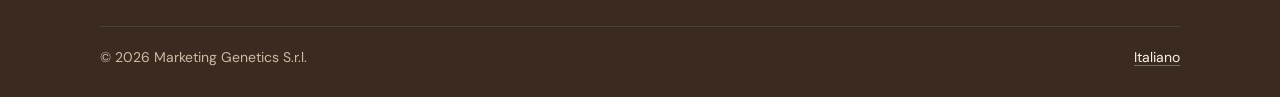
==== commit ec3474c7: "Sito: effetti di scorrimento (comparse, telefoni in profondità, linea del tempo che si disegna), dis" ====
--- a/en/index.html
+++ b/en/index.html
@@ -159,5 +159,26 @@
     <a href="../index.html" hreflang="it" lang="it">Italiano</a>
   </div>
 </footer>
+<script>
+/* Effetti di scorrimento (nessun dato raccolto, nessun servizio esterno): segna gli elementi da far comparire
+   e li mostra quando entrano nello schermo. Senza questo script il sito resta uguale, solo fermo. */
+(function () {
+  var d = document.documentElement;
+  if (!('IntersectionObserver' in window) || matchMedia('(prefers-reduced-motion: reduce)').matches) return;
+  d.classList.add('js');
+  var groups = ['.row-copy > *', '.clock-copy > *', '.more h2', '.more-grid > article', '.paths h2', '.paths-grid > li', '.trust h2', '.trust-grid > div', '.plans', '.doc-head > *'];
+  var items = [];
+  groups.forEach(function (sel) {
+    document.querySelectorAll(sel).forEach(function (el) { el.setAttribute('data-reveal', ''); el.style.setProperty('--i', Array.prototype.indexOf.call(el.parentNode.children, el)); items.push(el); });
+  });
+  document.querySelectorAll('.timeline li').forEach(function (el, i) { el.style.setProperty('--i', i); });
+  var timelines = document.querySelectorAll('.timeline');
+  var io = new IntersectionObserver(function (entries) {
+    entries.forEach(function (e) { if (e.isIntersecting) { e.target.classList.add('in'); io.unobserve(e.target); } });
+  }, { rootMargin: '0px 0px -12% 0px', threshold: 0.15 });
+  items.forEach(function (el) { io.observe(el); });
+  timelines.forEach(function (el) { io.observe(el); });
+})();
+</script>
 </body>
 </html>
--- a/stile.css
+++ b/stile.css
@@ -230,3 +230,42 @@
   .phone { border-radius: 36px; padding: 7px; }
   .phone img { border-radius: 30px; }
 }
+
+/* ---------- Effetti di scorrimento ----------
+   Solo se il browser li sa fare e la persona non ha chiesto "riduci il movimento".
+   Senza JavaScript tutto resta visibile e fermo. */
+@media (prefers-reduced-motion: no-preference) {
+  /* comparsa: sale e appare quando entra nello schermo (classe "in" messa dallo script) */
+  .js [data-reveal] { opacity: 0; translate: 0 28px; transition: opacity 0.8s cubic-bezier(0.2, 0.7, 0.2, 1), translate 0.8s cubic-bezier(0.2, 0.7, 0.2, 1); transition-delay: calc(var(--i, 0) * 90ms); }
+  .js [data-reveal].in { opacity: 1; translate: 0 0; }
+
+  /* apertura: i due telefoni arrivano dal basso e si posano, uno dopo l'altro */
+  .js .hero-phones .phone { animation: phone-in 1.1s cubic-bezier(0.2, 0.75, 0.2, 1) both; }
+  .js .hero-phones .phone-front { animation-delay: 0.18s; }
+  @keyframes phone-in { from { opacity: 0; translate: 0 90px; } to { opacity: 1; translate: 0 0; } }
+  .js .hero-copy h1 { animation: rise 0.9s cubic-bezier(0.2, 0.75, 0.2, 1) both; }
+  .js .hero-copy .lead { animation: rise 0.9s 0.12s cubic-bezier(0.2, 0.75, 0.2, 1) both; }
+  .js .hero-copy .soon { animation: rise 0.9s 0.24s cubic-bezier(0.2, 0.75, 0.2, 1) both; }
+  @keyframes rise { from { opacity: 0; translate: 0 24px; } to { opacity: 1; translate: 0 0; } }
+
+  /* linea del tempo: la linea si disegna da sinistra, i pallini si accendono in fila, l'ultimo pulsa una volta */
+  .js .timeline ol::before { transform: scaleX(0); transform-origin: left; transition: transform 1.4s cubic-bezier(0.3, 0.6, 0.2, 1) 0.2s; }
+  .js .timeline.in ol::before { transform: scaleX(1); }
+  .js .timeline li { opacity: 0; translate: 0 12px; transition: opacity 0.6s ease, translate 0.6s ease; transition-delay: calc(0.3s + var(--i, 0) * 0.32s); }
+  .js .timeline.in li { opacity: 1; translate: 0 0; }
+  .js .timeline.in li.end::before { animation: pulse 1.6s ease-out calc(0.3s + 3 * 0.32s + 0.4s) 1; }
+  @keyframes pulse { 0% { box-shadow: 0 0 0 0 color-mix(in srgb, var(--yolk) 60%, transparent); } 100% { box-shadow: 0 0 0 22px color-mix(in srgb, var(--yolk) 0%, transparent), 0 0 0 6px color-mix(in srgb, var(--yolk) 25%, transparent); } }
+
+  /* telefoni delle sezioni: scorrendo si muovono a velocità diverse (profondità), dove il browser lo permette */
+  @supports (animation-timeline: view()) {
+    .row-phones .phone-back { animation: drift-slow linear both; animation-timeline: view(); animation-range: entry 0% exit 100%; }
+    .row-phones .phone-front { animation: drift-fast linear both; animation-timeline: view(); animation-range: entry 0% exit 100%; }
+    .hero-phones { animation: hero-away linear both; animation-timeline: scroll(root); animation-range: 0 70vh; }
+    @keyframes drift-slow { from { translate: 0 50px; } to { translate: 0 -50px; } }
+    @keyframes drift-fast { from { translate: 0 110px; } to { translate: 0 -110px; } }
+    @keyframes hero-away { to { translate: 0 -60px; scale: 0.96; } }
+    /* testata: ombra leggera appena si scorre */
+    .top { animation: head-shadow linear both; animation-timeline: scroll(root); animation-range: 0 120px; }
+    @keyframes head-shadow { to { box-shadow: 0 8px 24px -16px rgb(var(--shadow) / 0.35); } }
+  }
+}
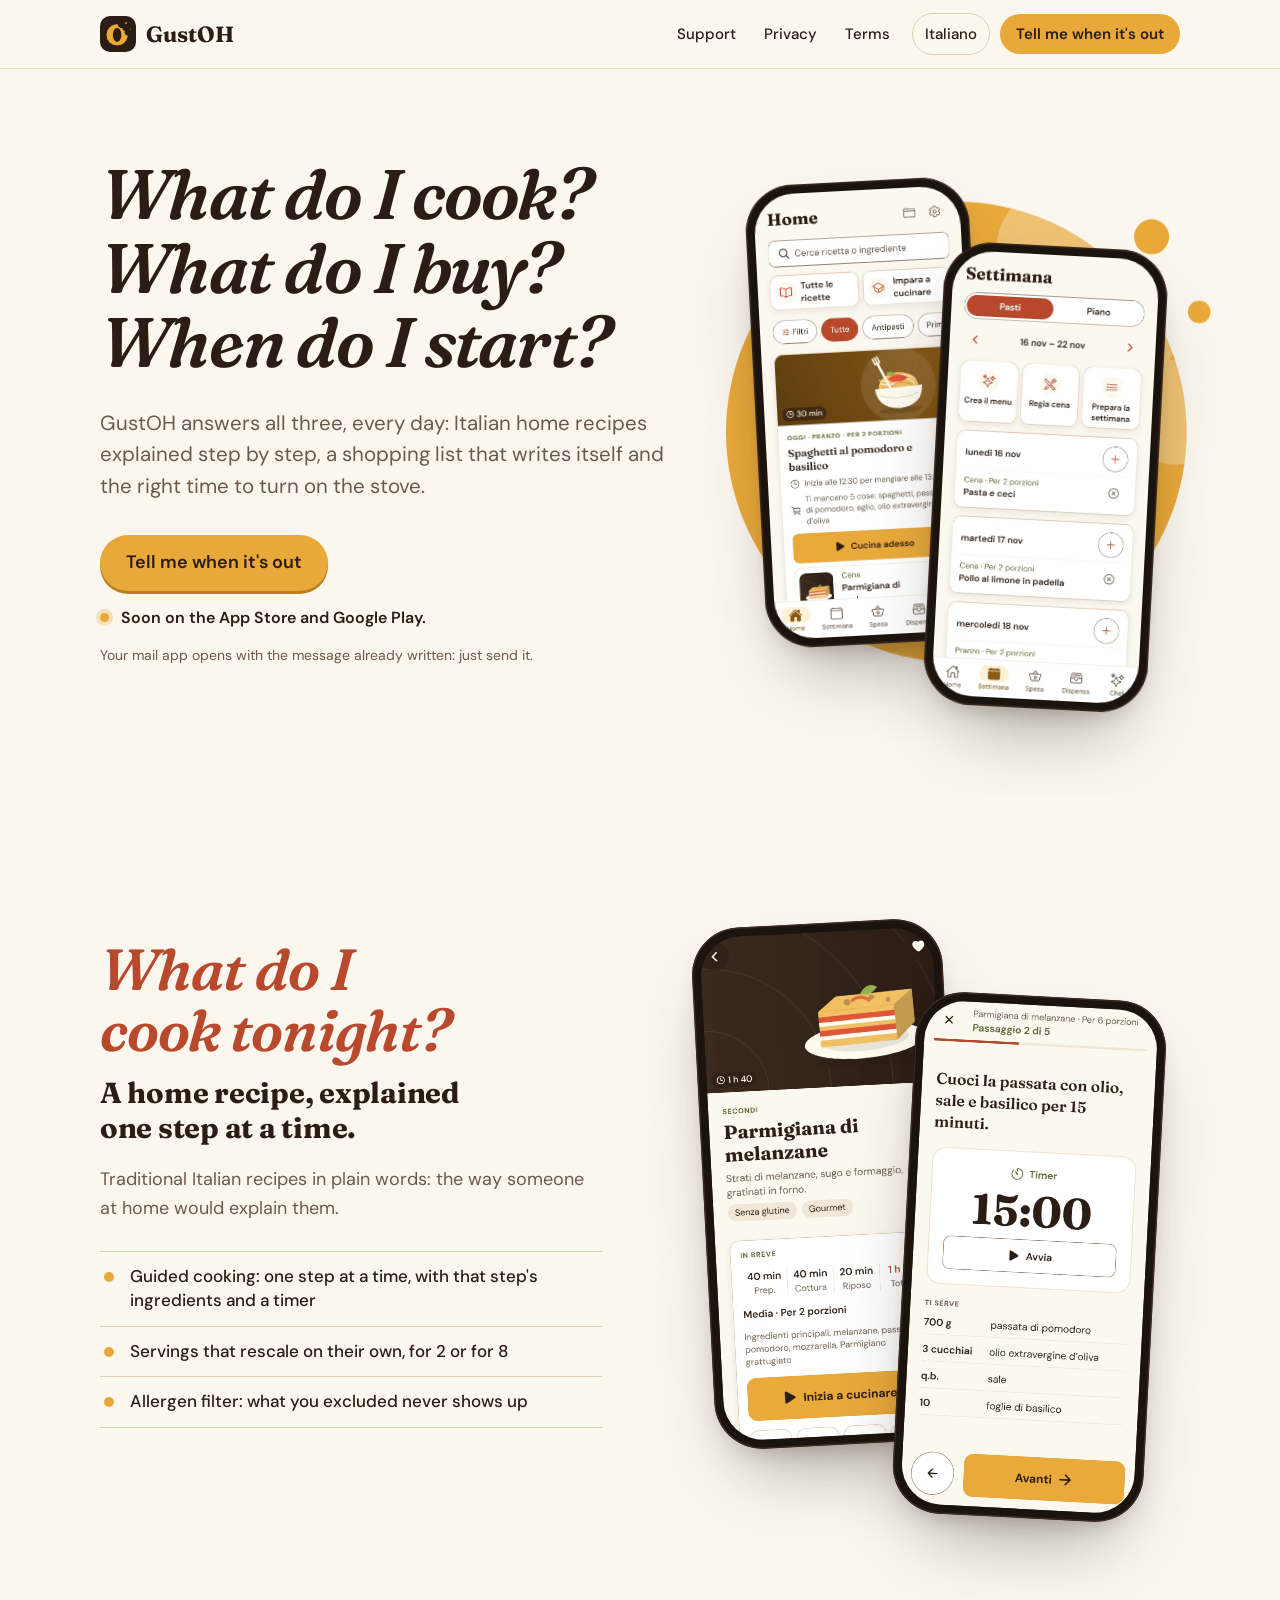
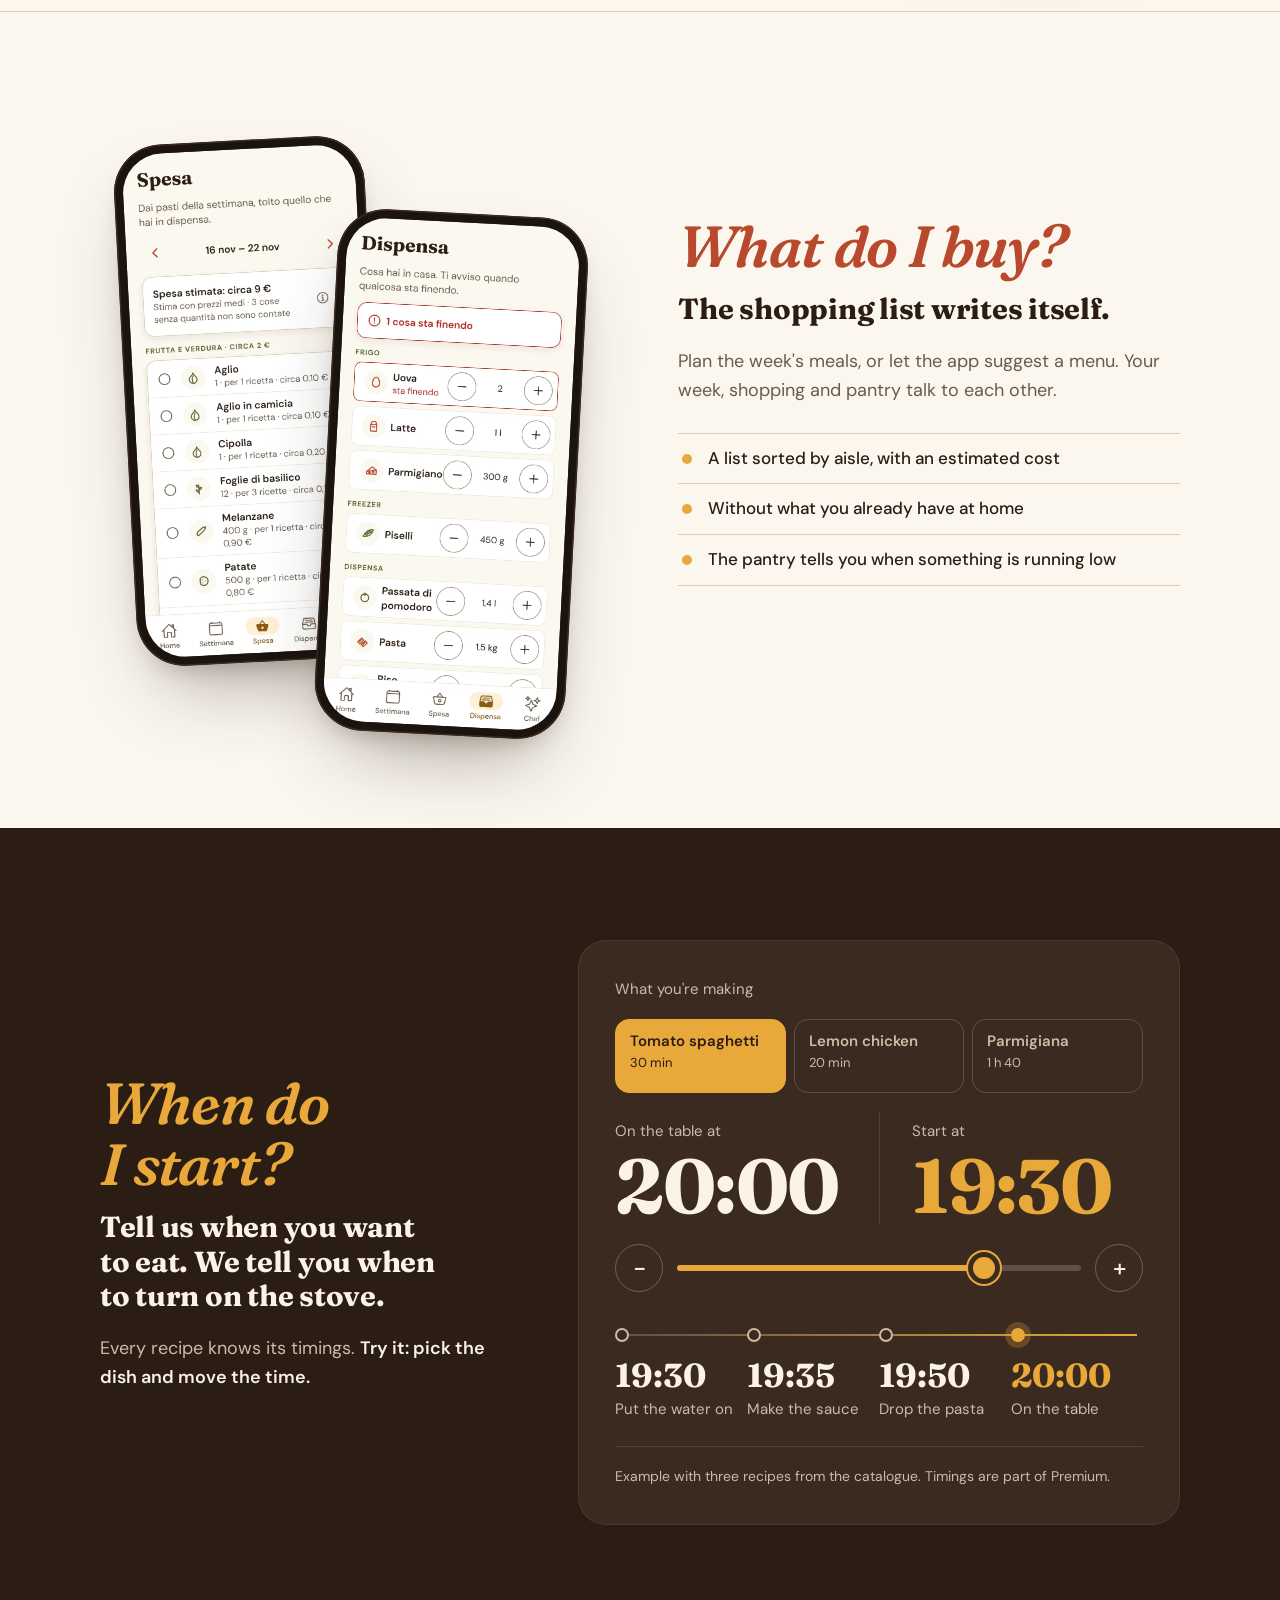
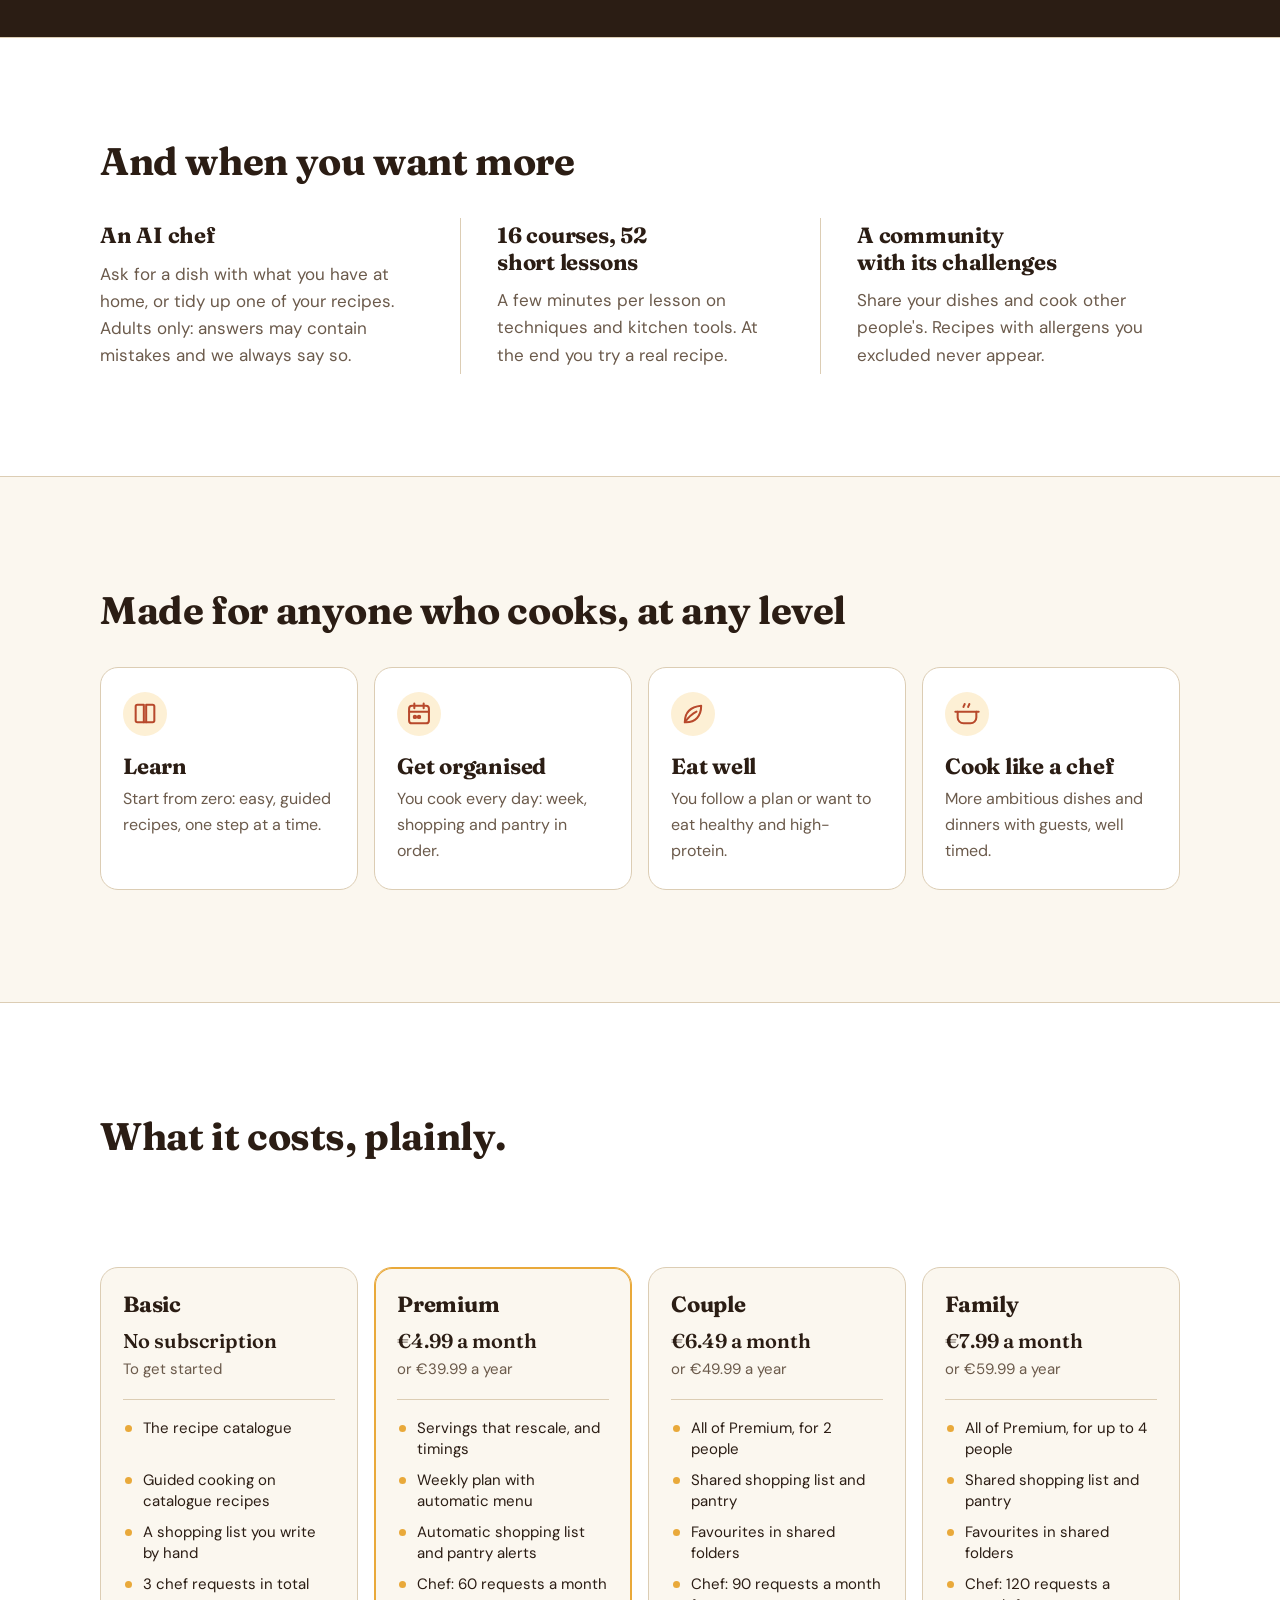
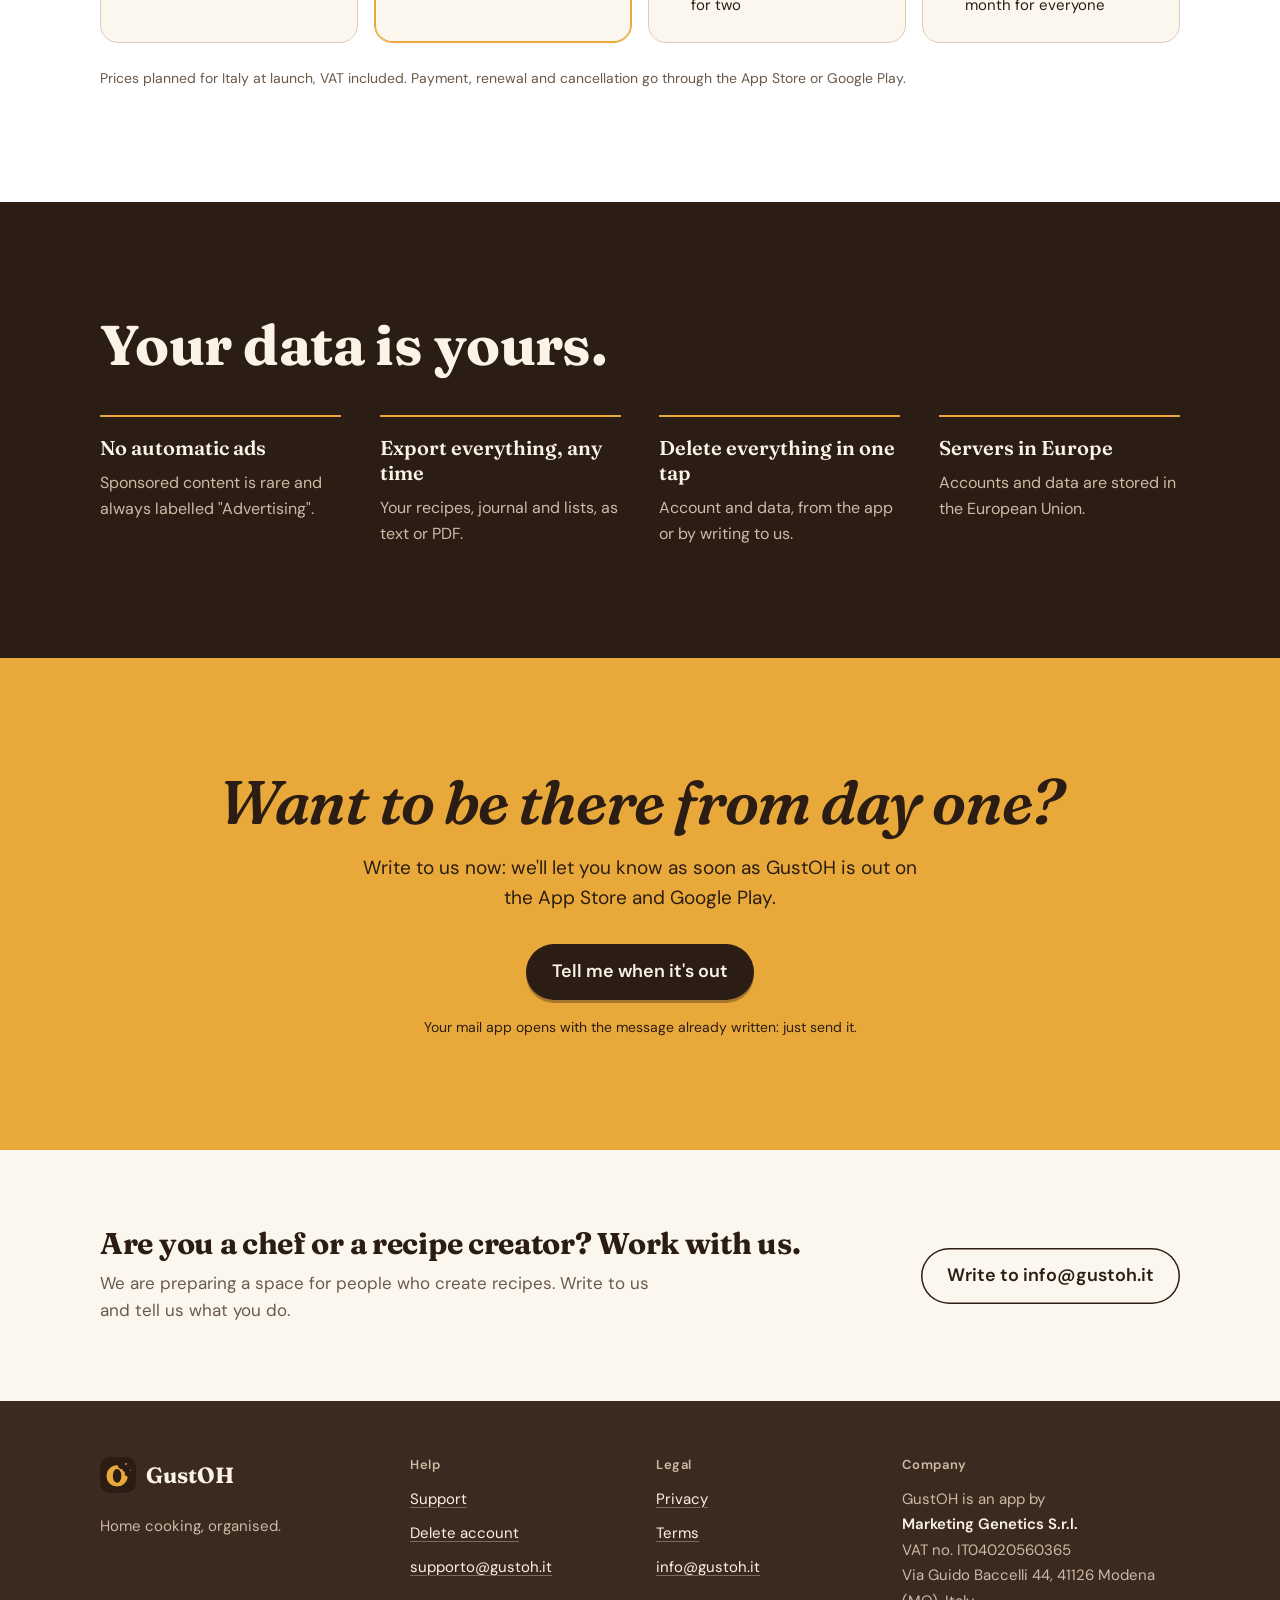
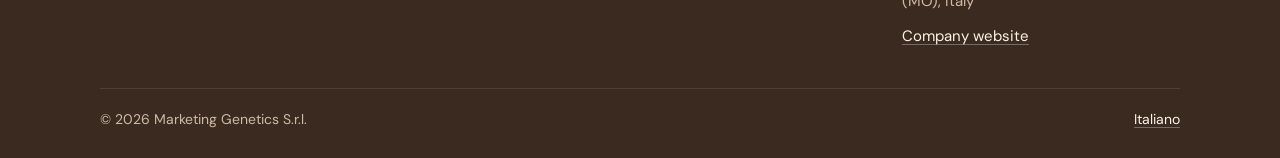
==== commit 65f63e19: "Sito: apertura con le tre domande (cosa cucino, cosa compro, a che ora inizio), dimostrazione intera" ====
--- a/en/index.html
+++ b/en/index.html
@@ -3,8 +3,8 @@
 <head>
 <meta charset="utf-8">
 <meta name="viewport" content="width=device-width, initial-scale=1">
-<title>GustOH — your home kitchen, organised</title>
-<meta name="description" content="Step-by-step recipes, weekly meals, shopping list and pantry: Italian home cooking in one app.">
+<title>GustOH — what to cook, what to buy, when to start</title>
+<meta name="description" content="What do I cook? What do I buy? When do I start? Italian home recipes step by step, a shopping list that writes itself and the right time to turn on the stove, in one app.">
 <meta name="color-scheme" content="light dark">
 <meta name="theme-color" content="#fbf7ef" media="(prefers-color-scheme: light)">
 <meta name="theme-color" content="#17120e" media="(prefers-color-scheme: dark)">
@@ -12,6 +12,7 @@
 <link rel="apple-touch-icon" href="../logo.png">
 <link rel="alternate" hreflang="it" href="../index.html">
 <link rel="preload" href="../caratteri/Fraunces-700.ttf" as="font" type="font/ttf" crossorigin>
+<link rel="preload" href="../caratteri/Fraunces-600-corsivo.ttf" as="font" type="font/ttf" crossorigin>
 <link rel="stylesheet" href="../stile.css">
 </head>
 <body class="page-index">
@@ -24,6 +25,7 @@
       <a class="opt" href="privacy.html">Privacy</a>
       <a class="opt" href="termini.html">Terms</a>
       <a class="lang" href="../index.html" hreflang="it" lang="it">Italiano</a>
+      <a class="nav-cta" href="mailto:info@gustoh.it?subject=Tell%20me%20when%20GustOH%20is%20out&amp;body=Hi%2C%20please%20let%20me%20know%20when%20GustOH%20is%20out%20on%20the%20App%20Store%20and%20Google%20Play.%20Thanks!">Tell me when it's out</a>
     </nav>
   </div>
 </header>
@@ -31,13 +33,46 @@
 <section class="hero">
   <div class="wrap hero-grid">
     <div class="hero-copy">
-      <h1>Your kitchen, organised.</h1>
-      <p class="lead">GustOH brings order to home cooking: step-by-step recipes, weekly meals, shopping list and pantry. All in one app, in English and Italian.</p>
-      <p class="soon">Coming soon to the App Store and Google Play.</p>
+      <h1><span>What do I cook?</span> <span>What do I buy?</span> <span>When do I start?</span></h1>
+      <p class="lead">GustOH answers all three, every day: Italian home recipes explained step by step, a shopping list that writes itself and the right time to turn on the stove.</p>
+      <div class="hero-actions">
+        <a class="btn" href="mailto:info@gustoh.it?subject=Tell%20me%20when%20GustOH%20is%20out&amp;body=Hi%2C%20please%20let%20me%20know%20when%20GustOH%20is%20out%20on%20the%20App%20Store%20and%20Google%20Play.%20Thanks!">Tell me when it's out</a>
+        <p class="soon">Soon on the App Store and Google Play.</p>
+      </div>
+      <p class="cta-note">Your mail app opens with the message already written: just send it.</p>
     </div>
     <div class="hero-phones">
+      <svg class="morso" viewBox="0 0 200 200" aria-hidden="true"><defs><mask id="morso-m"><rect width="200" height="200" fill="#fff"/><circle cx="141" cy="27" r="25"/><circle cx="171" cy="60" r="18"/><circle cx="188" cy="92" r="21"/></mask></defs><circle cx="100" cy="100" r="92" mask="url(#morso-m)"/><circle cx="178" cy="22" r="7"/><circle cx="197" cy="52" r="4.5"/></svg>
       <figure class="phone phone-back"><picture><source srcset="../img/home-scuro.webp" media="(prefers-color-scheme: dark)"><img src="../img/home-chiaro.webp" alt="GustOH Home with today's lunch and when to start cooking" width="390" height="844" fetchpriority="high" decoding="async"></picture></figure>
       <figure class="phone phone-front"><picture><source srcset="../img/settimana-scuro.webp" media="(prefers-color-scheme: dark)"><img src="../img/settimana-chiaro.webp" alt="The weekly meal plan, day by day" width="390" height="844" fetchpriority="high" decoding="async"></picture></figure>
+    </div>
+  </div>
+</section>
+
+<section class="row" aria-labelledby="cosa-cucino">
+  <div class="wrap row-grid">
+    <div class="row-copy">
+      <h2 class="qa" id="cosa-cucino"><span class="q">What do I cook tonight?</span> <span class="a">A home recipe, explained one step at a time.</span></h2>
+      <p>Traditional Italian recipes in plain words: the way someone at home would explain them.</p>
+      <ul class="points"><li>Guided cooking: one step at a time, with that step's ingredients and a timer</li><li>Servings that rescale on their own, for 2 or for 8</li><li>Allergen filter: what you excluded never shows up</li></ul>
+    </div>
+    <div class="row-phones">
+      <figure class="phone phone-back"><picture><source srcset="../img/ricetta-scuro.webp" media="(prefers-color-scheme: dark)"><img src="../img/ricetta-chiaro.webp" alt="The aubergine parmigiana recipe with times and servings" width="390" height="844" loading="lazy" decoding="async"></picture></figure>
+      <figure class="phone phone-front"><picture><source srcset="../img/cucina-scuro.webp" media="(prefers-color-scheme: dark)"><img src="../img/cucina-chiaro.webp" alt="Guided cooking: one step at a time, with a timer" width="390" height="844" loading="lazy" decoding="async"></picture></figure>
+    </div>
+  </div>
+</section>
+
+<section class="row row-flip" aria-labelledby="cosa-compro">
+  <div class="wrap row-grid">
+    <div class="row-copy">
+      <h2 class="qa" id="cosa-compro"><span class="q">What do I buy?</span> <span class="a">The shopping list writes itself.</span></h2>
+      <p>Plan the week's meals, or let the app suggest a menu. Your week, shopping and pantry talk to each other.</p>
+      <ul class="points"><li>A list sorted by aisle, with an estimated cost</li><li>Without what you already have at home</li><li>The pantry tells you when something is running low</li></ul>
+    </div>
+    <div class="row-phones">
+      <figure class="phone phone-back"><picture><source srcset="../img/spesa-scuro.webp" media="(prefers-color-scheme: dark)"><img src="../img/spesa-chiaro.webp" alt="The shopping list sorted by aisle, with an estimated cost" width="390" height="844" loading="lazy" decoding="async"></picture></figure>
+      <figure class="phone phone-front"><picture><source srcset="../img/dispensa-scuro.webp" media="(prefers-color-scheme: dark)"><img src="../img/dispensa-chiaro.webp" alt="The pantry split into fridge, freezer and cupboard" width="390" height="844" loading="lazy" decoding="async"></picture></figure>
     </div>
   </div>
 </section>
@@ -45,54 +80,46 @@
 <section class="clock" aria-labelledby="orari">
   <div class="wrap clock-grid">
     <div class="clock-copy">
-      <h2 id="orari">Tell us when you want to eat. We tell you when to start.</h2>
-      <p>Every recipe knows its timings. Pick the time you sit down and GustOH tells you when to turn on the stove, step by step.</p>
-    </div>
-    <figure class="timeline">
-      <figcaption>Spaghetti with tomato and basil, for 2</figcaption>
+      <h2 class="qa" id="orari"><span class="q">When do I start?</span> <span class="a">Tell us when you want to eat. We tell you when to turn on the stove.</span></h2>
+      <p>Every recipe knows its timings. <span class="demo-try">Try it: pick the dish and move the time.</span></p>
+    </div>
+    <div class="timeline demo" data-demo="[[[30,&quot;Put the water on&quot;],[25,&quot;Make the sauce&quot;],[10,&quot;Drop the pasta&quot;],[0,&quot;On the table&quot;]],[[20,&quot;Flour the chicken&quot;],[15,&quot;Brown it in the pan&quot;],[5,&quot;Add the lemon&quot;],[0,&quot;On the table&quot;]],[[100,&quot;Prepare the aubergines&quot;],[60,&quot;Layer and bake&quot;],[20,&quot;Take it out and let it rest&quot;],[0,&quot;On the table&quot;]]]" data-say="On the table at|Start at">
+      <fieldset class="demo-dishes demo-ctl">
+        <legend>What you're making</legend>
+        <div class="seg">
+          <label><input type="radio" name="piatto" value="0" checked><span><b>Tomato spaghetti</b><small>30 min</small></span></label>
+          <label><input type="radio" name="piatto" value="1"><span><b>Lemon chicken</b><small>20 min</small></span></label>
+          <label><input type="radio" name="piatto" value="2"><span><b>Parmigiana</b><small>1 h 40</small></span></label>
+        </div>
+      </fieldset>
+      <p class="demo-nojs">Tomato spaghetti, 30 min</p>
+      <div class="demo-clock">
+        <p><span>On the table at</span><strong data-out="table">20:00</strong></p>
+        <p class="start"><span>Start at</span><strong data-out="start">19:30</strong></p>
+      </div>
+      <div class="demo-slider demo-ctl">
+        <button type="button" data-step="-15" aria-label="15 minutes earlier">−</button>
+        <input type="range" min="660" max="1350" step="5" value="1200" aria-label="What time you want to eat">
+        <button type="button" data-step="15" aria-label="15 minutes later">+</button>
+      </div>
       <ol>
-        <li><time>12:30</time><span>Put the water on</span></li>
-        <li><time>12:35</time><span>Make the sauce</span></li>
-        <li><time>12:50</time><span>Drop the pasta</span></li>
-        <li class="end"><time>13:00</time><span>Lunch is served</span></li>
+        <li><time>19:30</time><span>Put the water on</span></li>
+        <li><time>19:35</time><span>Make the sauce</span></li>
+        <li><time>19:50</time><span>Drop the pasta</span></li>
+        <li class="end"><time>20:00</time><span>On the table</span></li>
       </ol>
-    </figure>
-  </div>
-</section>
-
-<section class="row">
-  <div class="wrap row-grid">
-    <div class="row-copy">
-      <h2>Recipes explained the way someone at home would</h2>
-      <p>Traditional Italian recipes in plain words. Servings rescale, timings are clear, and guided cooking shows one step at a time, with that step's ingredients and a timer.</p>
-    </div>
-    <div class="row-phones">
-      <figure class="phone phone-back"><picture><source srcset="../img/ricetta-scuro.webp" media="(prefers-color-scheme: dark)"><img src="../img/ricetta-chiaro.webp" alt="The aubergine parmigiana recipe with times and servings" width="390" height="844" loading="lazy" decoding="async"></picture></figure>
-      <figure class="phone phone-front"><picture><source srcset="../img/cucina-scuro.webp" media="(prefers-color-scheme: dark)"><img src="../img/cucina-chiaro.webp" alt="Guided cooking: one step at a time, with a timer" width="390" height="844" loading="lazy" decoding="async"></picture></figure>
-    </div>
-  </div>
-</section>
-
-<section class="row row-flip">
-  <div class="wrap row-grid">
-    <div class="row-copy">
-      <h2>Your week, shopping and pantry talk to each other</h2>
-      <p>Plan the week's meals and the shopping list writes itself, sorted by aisle and without what you already have. The pantry tells you when something is running low.</p>
-    </div>
-    <div class="row-phones">
-      <figure class="phone phone-back"><picture><source srcset="../img/spesa-scuro.webp" media="(prefers-color-scheme: dark)"><img src="../img/spesa-chiaro.webp" alt="The shopping list sorted by aisle, with an estimated cost" width="390" height="844" loading="lazy" decoding="async"></picture></figure>
-      <figure class="phone phone-front"><picture><source srcset="../img/dispensa-scuro.webp" media="(prefers-color-scheme: dark)"><img src="../img/dispensa-chiaro.webp" alt="The pantry split into fridge, freezer and cupboard" width="390" height="844" loading="lazy" decoding="async"></picture></figure>
+      <p class="demo-note">Example with three recipes from the catalogue. Timings are part of Premium.</p>
     </div>
   </div>
 </section>
 
 <section class="more" aria-labelledby="altro">
   <div class="wrap">
-    <h2 id="altro">And also</h2>
+    <h2 id="altro">And when you want more</h2>
     <div class="more-grid">
-      <article><h3>An AI chef</h3><p>Ask for a dish with what you have, or tidy up one of your recipes. Adults only: answers may contain mistakes and we always say so.</p></article>
-      <article><h3>Short courses</h3><p>A few minutes per lesson on techniques and kitchen tools. At the end you try a real recipe.</p></article>
-      <article><h3>A home cooking community</h3><p>Share your dishes and cook other people's. Recipes with allergens you excluded never appear.</p></article>
+      <article><h3>An AI chef</h3><p>Ask for a dish with what you have at home, or tidy up one of your recipes. Adults only: answers may contain mistakes and we always say so.</p></article>
+      <article><h3>16 courses, 52 short lessons</h3><p>A few minutes per lesson on techniques and kitchen tools. At the end you try a real recipe.</p></article>
+      <article><h3>A community with its challenges</h3><p>Share your dishes and cook other people's. Recipes with allergens you excluded never appear.</p></article>
     </div>
   </div>
 </section>
@@ -109,6 +136,22 @@
   </div>
 </section>
 
+<section class="cost" aria-labelledby="prezzi">
+  <div class="wrap">
+    <div class="cost-head">
+      <h2 id="prezzi">What it costs, plainly.</h2>
+      <p>You start without a subscription. You can try Premium for 7 days: length and price are shown before you start, and we remind you 2 days before it ends.</p>
+    </div>
+    <ul class="cost-grid">
+      <li><h3>Basic</h3><p class="price"><strong>No subscription</strong><span>To get started</span></p><ul><li>The recipe catalogue</li><li>Guided cooking on catalogue recipes</li><li>A shopping list you write by hand</li><li>3 chef requests in total</li></ul></li>
+      <li class="main"><h3>Premium</h3><p class="price"><strong>€4.99 a month</strong><span>or €39.99 a year</span></p><ul><li>Servings that rescale, and timings</li><li>Weekly plan with automatic menu</li><li>Automatic shopping list and pantry alerts</li><li>Chef: 60 requests a month</li></ul></li>
+      <li><h3>Couple</h3><p class="price"><strong>€6.49 a month</strong><span>or €49.99 a year</span></p><ul><li>All of Premium, for 2 people</li><li>Shared shopping list and pantry</li><li>Favourites in shared folders</li><li>Chef: 90 requests a month for two</li></ul></li>
+      <li><h3>Family</h3><p class="price"><strong>€7.99 a month</strong><span>or €59.99 a year</span></p><ul><li>All of Premium, for up to 4 people</li><li>Shared shopping list and pantry</li><li>Favourites in shared folders</li><li>Chef: 120 requests a month for everyone</li></ul></li>
+    </ul>
+    <p class="cost-note">Prices planned for Italy at launch, VAT included. Payment, renewal and cancellation go through the App Store or Google Play.</p>
+  </div>
+</section>
+
 <section class="trust" aria-labelledby="dati">
   <div class="wrap">
     <h2 id="dati">Your data is yours.</h2>
@@ -118,7 +161,25 @@
       <div><dt>Delete everything in one tap</dt><dd>Account and data, from the app or by writing to us.</dd></div>
       <div><dt>Servers in Europe</dt><dd>Accounts and data are stored in the European Union.</dd></div>
     </dl>
-    <p class="plans">Some features need a Premium subscription. The trial lasts 7 days: length and price are shown before you start, and we remind you 2 days before it ends.</p>
+  </div>
+</section>
+
+<section class="finale" aria-labelledby="avvisami">
+  <div class="wrap">
+    <h2 id="avvisami">Want to be there from day one?</h2>
+    <p>Write to us now: we'll let you know as soon as GustOH is out on the App Store and Google Play.</p>
+    <a class="btn btn-ink" href="mailto:info@gustoh.it?subject=Tell%20me%20when%20GustOH%20is%20out&amp;body=Hi%2C%20please%20let%20me%20know%20when%20GustOH%20is%20out%20on%20the%20App%20Store%20and%20Google%20Play.%20Thanks!">Tell me when it's out</a>
+    <p class="cta-note">Your mail app opens with the message already written: just send it.</p>
+  </div>
+</section>
+
+<section class="pro" aria-labelledby="lavora-con-noi">
+  <div class="wrap pro-grid">
+    <div>
+      <h2 id="lavora-con-noi">Are you a chef or a recipe creator? Work with us.</h2>
+      <p>We are preparing a space for people who create recipes. Write to us and tell us what you do.</p>
+    </div>
+    <a class="btn btn-line" href="mailto:info@gustoh.it?subject=Work%20with%20us">Write to info@gustoh.it</a>
   </div>
 </section>
 </main>
@@ -160,13 +221,44 @@
   </div>
 </footer>
 <script>
-/* Effetti di scorrimento (nessun dato raccolto, nessun servizio esterno): segna gli elementi da far comparire
-   e li mostra quando entrano nello schermo. Senza questo script il sito resta uguale, solo fermo. */
+/* Nessun dato raccolto, nessun servizio esterno. Senza questo script il sito resta uguale, solo fermo. */
 (function () {
+  /* Dimostrazione "a che ora inizio": scegli il piatto e l'ora in tavola, gli orari si ricalcolano. */
+  var demo = document.querySelector('[data-demo]');
+  if (demo) {
+    var dishes = JSON.parse(demo.getAttribute('data-demo'));
+    var say = demo.getAttribute('data-say').split('|');
+    var range = demo.querySelector('input[type=range]');
+    var list = demo.querySelector('ol');
+    var rows = list.querySelectorAll('li');
+    var outTable = demo.querySelector('[data-out=table]');
+    var outStart = demo.querySelector('[data-out=start]');
+    var dish = 0;
+    var hhmm = function (m) { m = ((m % 1440) + 1440) % 1440; var h = Math.floor(m / 60), n = m % 60; return (h < 10 ? '0' : '') + h + ':' + (n < 10 ? '0' : '') + n; };
+    var draw = function () {
+      var t = +range.value, steps = dishes[dish];
+      outTable.textContent = hhmm(t);
+      outStart.textContent = hhmm(t - steps[0][0]);
+      rows.forEach(function (li, i) { li.querySelector('time').textContent = hhmm(t - steps[i][0]); li.querySelector('span').textContent = steps[i][1]; });
+      range.setAttribute('aria-valuetext', say[0] + ' ' + hhmm(t) + ', ' + say[1] + ' ' + hhmm(t - steps[0][0]));
+      range.style.setProperty('--p', ((t - range.min) / (range.max - range.min)) * 100 + '%');
+    };
+    range.addEventListener('input', draw);
+    demo.querySelectorAll('input[type=radio]').forEach(function (r) {
+      r.addEventListener('change', function () { dish = +r.value; draw(); list.classList.remove('swap'); void list.offsetWidth; list.classList.add('swap'); });
+    });
+    demo.querySelectorAll('[data-step]').forEach(function (b) {
+      b.addEventListener('click', function () { range.value = +range.value + +b.getAttribute('data-step'); draw(); });
+    });
+    demo.classList.add('demo-on');
+    draw();
+  }
+
+  /* Effetti di scorrimento: segna gli elementi da far comparire e li mostra quando entrano nello schermo. */
   var d = document.documentElement;
   if (!('IntersectionObserver' in window) || matchMedia('(prefers-reduced-motion: reduce)').matches) return;
   d.classList.add('js');
-  var groups = ['.row-copy > *', '.clock-copy > *', '.more h2', '.more-grid > article', '.paths h2', '.paths-grid > li', '.trust h2', '.trust-grid > div', '.plans', '.doc-head > *'];
+  var groups = ['.row-copy > *', '.clock-copy > *', '.more h2', '.more-grid > article', '.paths h2', '.paths-grid > li', '.cost-head > *', '.cost-grid > li', '.cost-note', '.trust h2', '.trust-grid > div', '.finale .wrap > *', '.pro-grid > *', '.doc-head > *'];
   var items = [];
   groups.forEach(function (sel) {
     document.querySelectorAll(sel).forEach(function (el) { el.setAttribute('data-reveal', ''); el.style.setProperty('--i', Array.prototype.indexOf.call(el.parentNode.children, el)); items.push(el); });
--- a/stile.css
+++ b/stile.css
@@ -1,235 +1,331 @@
-/* Sito gustoh.it: stessi colori e caratteri dell'app (tema "Pastificio"). Nessun servizio esterno. */
-
-@font-face { font-family: 'Fraunces'; src: url('caratteri/Fraunces-600.ttf') format('truetype'); font-weight: 600; font-display: swap; }
-@font-face { font-family: 'Fraunces'; src: url('caratteri/Fraunces-700.ttf') format('truetype'); font-weight: 700; font-display: swap; }
-@font-face { font-family: 'DM Sans'; src: url('caratteri/DMSans-400.ttf') format('truetype'); font-weight: 400; font-display: swap; }
-@font-face { font-family: 'DM Sans'; src: url('caratteri/DMSans-500.ttf') format('truetype'); font-weight: 500; font-display: swap; }
-@font-face { font-family: 'DM Sans'; src: url('caratteri/DMSans-600.ttf') format('truetype'); font-weight: 600; font-display: swap; }
-
-:root {
-  /* farina, inchiostro, terracotta, tuorlo, oliva, crosta */
-  --bg: #fbf7ef;
-  --surface: #ffffff;
-  --text: #2b1d14;
-  --muted: #6b5a4b;
-  --line: #dccdb4;
-  --primary: #b8492c;
-  --yolk: #e9a93a;
-  --yolk-soft: #fdf0d5;
-  --yolk-text: #8a5a16;
-  --olive: #5a6830;
-  --ink: #2b1d14;
-  --ink-2: #3a2a1f;
-  --on-ink: #fbf3e6;
-  --on-ink-muted: #cdbba5;
-  --shadow: 43 29 20;
-
-  --serif: 'Fraunces', Georgia, 'Times New Roman', serif;
-  --sans: 'DM Sans', system-ui, -apple-system, 'Segoe UI', Roboto, sans-serif;
-  --wrap: 1160px;
-  --gutter: clamp(20px, 5vw, 40px);
-  --radius: 18px;
-  color-scheme: light dark;
-}
-
-@media (prefers-color-scheme: dark) {
-  :root {
-    --bg: #17120e;
-    --surface: #231c16;
-    --text: #f5ebdd;
-    --muted: #bcab96;
-    --line: #4a3c30;
-    --primary: #e9a93a;
-    --yolk: #e9a93a;
-    --yolk-soft: #2a2015;
-    --yolk-text: #f0b54e;
-    --olive: #a9b86e;
-    --ink: #0f0b08;
-    --ink-2: #1d1610;
-    --on-ink: #f5ebdd;
-    --on-ink-muted: #bcab96;
-    --shadow: 0 0 0;
-  }
-}
-
-*, *::before, *::after { box-sizing: border-box; }
-html { -webkit-text-size-adjust: 100%; scroll-behavior: smooth; scroll-padding-top: 88px; }
-@media (prefers-reduced-motion: reduce) { html { scroll-behavior: auto; } }
-body {
-  margin: 0;
-  background: var(--bg);
-  color: var(--text);
-  font: 400 17px/1.6 var(--sans);
-  -webkit-font-smoothing: antialiased;
-  text-rendering: optimizeLegibility;
-}
-img { max-width: 100%; height: auto; display: block; }
-a { color: var(--primary); text-underline-offset: 3px; text-decoration-thickness: 1px; }
-a:hover { text-decoration-thickness: 2px; }
-:focus-visible { outline: 3px solid var(--yolk); outline-offset: 3px; border-radius: 6px; }
-h1, h2, h3 { font-family: var(--serif); font-weight: 700; line-height: 1.1; margin: 0; letter-spacing: -0.01em; text-wrap: balance; }
-p { margin: 0; }
-.wrap { width: 100%; max-width: var(--wrap); margin-inline: auto; padding-inline: var(--gutter); }
-
-.skip { position: absolute; left: 12px; top: -60px; z-index: 10; background: var(--yolk); color: #2b1d14; padding: 10px 16px; border-radius: 999px; font-weight: 600; text-decoration: none; }
-.skip:focus { top: 12px; }
-
-/* ---------- Testata ---------- */
-.top { position: sticky; top: 0; z-index: 5; background: color-mix(in srgb, var(--bg) 88%, transparent); backdrop-filter: saturate(1.2) blur(12px); -webkit-backdrop-filter: saturate(1.2) blur(12px); border-bottom: 1px solid color-mix(in srgb, var(--line) 70%, transparent); }
-.top-row { display: flex; align-items: center; justify-content: space-between; gap: 16px; min-height: 68px; }
-.brand { display: inline-flex; align-items: center; gap: 10px; color: var(--text); text-decoration: none; font: 700 22px/1 var(--serif); }
-.brand img { border-radius: 10px; }
-.nav { display: flex; align-items: center; gap: 4px; flex-wrap: wrap; justify-content: flex-end; }
-.nav a { color: var(--text); text-decoration: none; font-weight: 500; font-size: 15px; padding: 8px 12px; border-radius: 999px; }
-.nav a:hover { background: var(--yolk-soft); }
-.nav a[aria-current='page'] { background: var(--yolk-soft); color: var(--yolk-text); }
-.nav .lang { border: 1px solid var(--line); margin-left: 6px; }
-
-/* ---------- Telefono con una schermata vera ---------- */
-.phone { margin: 0; width: 100%; max-width: 290px; padding: 9px; border-radius: 48px; background: #1b130e; box-shadow: 0 40px 80px -30px rgb(var(--shadow) / 0.45), 0 12px 24px -12px rgb(var(--shadow) / 0.25), inset 0 0 0 1.5px #3a2a1f; }
-.phone img { width: 100%; border-radius: 40px; aspect-ratio: 390 / 844; object-fit: cover; background: var(--bg); }
-@media (prefers-color-scheme: dark) { .phone { box-shadow: 0 40px 80px -30px rgb(0 0 0 / 0.7), inset 0 0 0 1.5px #4a3a2e; } }
-
-/* due telefoni accostati: quello dietro un po' più in alto, quello davanti più in basso, stessa misura */
-.hero-phones, .row-phones { display: grid; grid-template-columns: 1fr 1fr; gap: 0; align-items: start; justify-items: center; }
-.phone-back { transform: translate(10%, 0) rotate(-3deg); z-index: 1; }
-.phone-front { transform: translate(-10%, 14%) rotate(3deg); z-index: 2; }
-
-/* ---------- Apertura ---------- */
-.hero { padding-block: clamp(40px, 8vw, 96px) clamp(80px, 12vw, 150px); overflow: hidden; }
-.hero-grid { display: grid; grid-template-columns: minmax(0, 1.05fr) minmax(0, 0.95fr); gap: clamp(32px, 6vw, 72px); align-items: center; }
-.hero h1 { font-size: clamp(46px, 7.2vw, 92px); line-height: 0.98; letter-spacing: -0.025em; max-width: 9ch; }
-.hero .lead { margin-top: 28px; font-size: clamp(18px, 1.6vw, 21px); line-height: 1.55; color: var(--muted); max-width: 34em; }
-.soon { margin-top: 32px; display: inline-flex; align-items: center; gap: 10px; font-weight: 600; color: var(--text); padding: 10px 18px 10px 14px; border-radius: 999px; background: var(--yolk-soft); }
-.soon::before { content: ''; width: 9px; height: 9px; border-radius: 50%; background: var(--yolk); box-shadow: 0 0 0 4px color-mix(in srgb, var(--yolk) 30%, transparent); }
-
-/* ---------- "Mangio alle": la linea del tempo ---------- */
-.clock { background: var(--ink); color: var(--on-ink); padding-block: clamp(64px, 9vw, 112px); }
-.clock-grid { display: grid; grid-template-columns: minmax(0, 0.85fr) minmax(0, 1.15fr); gap: clamp(32px, 6vw, 80px); align-items: center; }
-.clock h2 { font-size: clamp(32px, 4vw, 50px); }
-.clock-copy p { margin-top: 20px; color: var(--on-ink-muted); font-size: 18px; max-width: 30em; }
-.timeline { margin: 0; padding: clamp(24px, 3vw, 36px); border-radius: 28px; background: var(--ink-2); border: 1px solid rgb(255 255 255 / 0.08); }
-.timeline figcaption { color: var(--on-ink-muted); font-size: 15px; margin-bottom: 28px; }
-.timeline ol { list-style: none; margin: 0; padding: 0; display: grid; grid-template-columns: repeat(4, 1fr); position: relative; }
-/* il filo che unisce gli orari */
-.timeline ol::before { content: ''; position: absolute; left: 6px; right: 6px; top: 6px; height: 2px; background: linear-gradient(90deg, rgb(255 255 255 / 0.18), var(--yolk)); }
-.timeline li { position: relative; padding-top: 30px; padding-right: 12px; }
-.timeline li::before { content: ''; position: absolute; top: 0; left: 0; width: 14px; height: 14px; border-radius: 50%; background: var(--ink-2); border: 2px solid var(--on-ink-muted); }
-.timeline li.end::before { background: var(--yolk); border-color: var(--yolk); box-shadow: 0 0 0 6px color-mix(in srgb, var(--yolk) 25%, transparent); }
-.timeline time { display: block; font: 700 clamp(26px, 2.6vw, 34px)/1 var(--serif); font-variant-numeric: tabular-nums; }
-.timeline li.end time { color: var(--yolk); }
-.timeline span { display: block; margin-top: 8px; color: var(--on-ink-muted); font-size: 15px; line-height: 1.4; }
-
-/* ---------- Funzioni con le schermate ---------- */
-.row { padding-block: clamp(72px, 10vw, 128px) clamp(96px, 13vw, 168px); overflow: hidden; }
-.row + .row { border-top: 1px solid var(--line); }
-.row-grid { display: grid; grid-template-columns: minmax(0, 1fr) minmax(0, 1fr); gap: clamp(32px, 6vw, 80px); align-items: center; }
-.row-flip .row-copy { order: 2; }
-.row h2 { font-size: clamp(30px, 3.6vw, 46px); max-width: 16ch; }
-.row-copy p { margin-top: 20px; font-size: 18px; color: var(--muted); max-width: 32em; }
-
-/* ---------- E poi ---------- */
-.more { padding-block: clamp(64px, 8vw, 104px); background: var(--surface); border-block: 1px solid var(--line); }
-.more h2, .paths h2 { font-size: clamp(28px, 3vw, 40px); }
-.more-grid { margin-top: 36px; display: grid; grid-template-columns: repeat(3, 1fr); gap: 0; }
-.more-grid article { padding: 4px clamp(20px, 3vw, 36px) 4px 0; }
-.more-grid article + article { padding-left: clamp(20px, 3vw, 36px); border-left: 1px solid var(--line); }
-.more-grid h3 { font-size: 22px; line-height: 1.2; }
-.more-grid p { margin-top: 12px; color: var(--muted); }
-
-/* ---------- Percorsi ---------- */
-.paths { padding-block: clamp(64px, 9vw, 112px); }
-.paths-grid { list-style: none; margin: 36px 0 0; padding: 0; display: grid; grid-template-columns: repeat(4, 1fr); gap: 16px; }
-.paths-grid li { background: var(--surface); border: 1px solid var(--line); border-radius: var(--radius); padding: 24px 22px 26px; display: flex; flex-direction: column; }
-.paths-grid .icon { color: var(--primary); width: 44px; height: 44px; padding: 8px; border-radius: 50%; background: var(--yolk-soft); }
-.paths-grid h3 { margin-top: 18px; font-size: 22px; }
-.paths-grid p { margin-top: 8px; color: var(--muted); font-size: 16px; }
-
-/* ---------- I tuoi dati ---------- */
-.trust { background: var(--ink); color: var(--on-ink); padding-block: clamp(64px, 9vw, 112px); }
-.trust h2 { font-size: clamp(34px, 4.4vw, 56px); }
-.trust-grid { margin: 40px 0 0; display: grid; grid-template-columns: repeat(4, 1fr); gap: clamp(20px, 3vw, 40px); }
-.trust-grid div { border-top: 2px solid var(--yolk); padding-top: 18px; }
-.trust-grid dt { font: 600 20px/1.25 var(--serif); }
-.trust-grid dd { margin: 10px 0 0; color: var(--on-ink-muted); font-size: 16px; }
-.plans { margin-top: 48px; padding-top: 24px; border-top: 1px solid rgb(255 255 255 / 0.12); color: var(--on-ink-muted); font-size: 15px; max-width: 60em; }
-
-/* ---------- Piè di pagina ---------- */
-.foot { background: var(--ink-2); color: var(--on-ink); padding-top: 56px; font-size: 15px; }
-.foot a { color: var(--on-ink); text-decoration-color: rgb(255 255 255 / 0.3); }
-.foot a:hover { text-decoration-color: var(--yolk); }
-.foot .brand { color: var(--on-ink); }
-.foot-grid { display: grid; grid-template-columns: 1.3fr 1fr 1fr 1.3fr; gap: 32px; padding-bottom: 40px; }
-.foot-brand p { margin-top: 14px; color: var(--on-ink-muted); max-width: 18em; }
-.foot h2 { font: 600 13px/1.2 var(--sans); letter-spacing: 0.04em; color: var(--on-ink-muted); margin-bottom: 14px; }
-.foot ul { list-style: none; margin: 0; padding: 0; display: grid; gap: 10px; }
-.foot address { font-style: normal; color: var(--on-ink-muted); line-height: 1.7; }
-.foot address strong { color: var(--on-ink); font-weight: 600; }
-.foot address + p { margin-top: 10px; }
-.foot-bottom { position: relative; display: flex; justify-content: space-between; gap: 16px; padding-block: 20px 28px; color: var(--on-ink-muted); font-size: 14px; }
-/* la riga sopra è larga come il testo, non come la cornice */
-.foot-bottom::before { content: ''; position: absolute; top: 0; left: var(--gutter); right: var(--gutter); height: 1px; background: rgb(255 255 255 / 0.1); }
-
-/* ---------- Pagine di testo ---------- */
-.doc-head { padding-block: clamp(40px, 7vw, 80px) 8px; }
-.doc-head h1 { font-size: clamp(38px, 5.4vw, 64px); letter-spacing: -0.02em; max-width: 16ch; }
-.updated { margin-top: 14px; color: var(--muted); font-size: 15px; }
-.doc-grid { display: grid; grid-template-columns: 250px minmax(0, 1fr); gap: clamp(32px, 6vw, 72px); padding-block: 32px clamp(64px, 9vw, 112px); align-items: start; }
-.doc-single { grid-template-columns: minmax(0, 1fr); }
-.toc { position: sticky; top: 92px; font-size: 15px; }
-.toc p { font-weight: 600; color: var(--muted); margin-bottom: 12px; }
-.toc ul { list-style: none; margin: 0; padding: 0 0 0 14px; border-left: 2px solid var(--line); display: grid; gap: 8px; }
-.toc a { color: var(--text); text-decoration: none; }
-.toc a:hover { color: var(--primary); text-decoration: underline; }
-.doc { max-width: 68ch; }
-.doc h2 { font-size: 26px; margin-top: 44px; margin-bottom: 12px; }
-.doc > h2:first-child { margin-top: 0; }
-.doc p, .doc ul, .doc ol { margin: 0 0 14px; }
-.doc ul, .doc ol { padding-left: 1.3em; }
-.doc li { margin-bottom: 8px; }
-.doc li::marker { color: var(--primary); }
-.doc .lead { font-size: 20px; line-height: 1.55; margin-bottom: 20px; }
-.steps { counter-reset: s; list-style: none; padding-left: 0 !important; }
-.steps li { counter-increment: s; position: relative; padding-left: 48px; min-height: 34px; padding-top: 4px; }
-.steps li::before { content: counter(s); position: absolute; left: 0; top: 0; width: 34px; height: 34px; border-radius: 50%; background: var(--yolk-soft); color: var(--yolk-text); font: 700 17px/34px var(--serif); text-align: center; }
-.faq { display: grid; gap: 10px; }
-.faq details { background: var(--surface); border: 1px solid var(--line); border-radius: 14px; padding: 0 20px; }
-.faq summary { cursor: pointer; list-style: none; padding: 18px 28px 18px 0; font-weight: 600; position: relative; }
-.faq summary::-webkit-details-marker { display: none; }
-.faq summary::after { content: ''; position: absolute; right: 2px; top: 50%; width: 10px; height: 10px; border-right: 2px solid var(--primary); border-bottom: 2px solid var(--primary); transform: translateY(-70%) rotate(45deg); transition: transform 0.15s; }
-.faq details[open] summary::after { transform: translateY(-30%) rotate(-135deg); }
-.faq details p { padding-bottom: 18px; color: var(--muted); }
-.nf { padding-bottom: clamp(64px, 10vw, 140px); }
-.button { display: inline-block; margin-top: 24px; background: var(--yolk); color: #2b1d14; font-weight: 600; padding: 14px 24px; border-radius: 999px; text-decoration: none; }
-
-/* ---------- Telefono e schermi stretti ---------- */
-@media (max-width: 960px) {
-  .hero-grid, .row-grid, .clock-grid { grid-template-columns: minmax(0, 1fr); }
-  .row-flip .row-copy { order: 0; }
-  .hero h1 { max-width: 12ch; }
-  .hero-phones, .row-phones { max-width: 560px; margin-inline: auto; width: 100%; }
-  .more-grid { grid-template-columns: minmax(0, 1fr); gap: 28px; }
-  .more-grid article, .more-grid article + article { padding: 0; border-left: 0; }
-  .more-grid article + article { border-top: 1px solid var(--line); padding-top: 28px; }
-  .paths-grid, .trust-grid { grid-template-columns: repeat(2, 1fr); }
-  .foot-grid { grid-template-columns: repeat(2, 1fr); }
-  .doc-grid { grid-template-columns: minmax(0, 1fr); }
-  .toc { position: static; background: var(--surface); border: 1px solid var(--line); border-radius: var(--radius); padding: 20px; }
-}
-@media (max-width: 600px) {
-  body { font-size: 16px; }
-  .top-row { min-height: 60px; }
-  .nav a { padding: 6px 9px; font-size: 14px; }
-  .nav a.opt:not([aria-current]) { display: none; }
-  .timeline ol { grid-template-columns: minmax(0, 1fr); gap: 22px; }
-  .timeline ol::before { left: 6px; right: auto; top: 6px; bottom: 6px; width: 2px; height: auto; background: linear-gradient(180deg, rgb(255 255 255 / 0.18), var(--yolk)); }
-  .timeline li { padding: 0 0 0 34px; }
-  .timeline time { font-size: 24px; }
-  .timeline span { margin-top: 4px; }
-  .paths-grid, .trust-grid, .foot-grid { grid-template-columns: minmax(0, 1fr); }
-  .phone { border-radius: 36px; padding: 7px; }
-  .phone img { border-radius: 30px; }
-}
+/* Sito gustoh.it: stessi colori e caratteri dell'app (tema "Pastificio"). Nessun servizio esterno. */
+
+@font-face { font-family: 'Fraunces'; src: url('caratteri/Fraunces-600.ttf') format('truetype'); font-weight: 600; font-display: swap; }
+@font-face { font-family: 'Fraunces'; src: url('caratteri/Fraunces-700.ttf') format('truetype'); font-weight: 700; font-display: swap; }
+@font-face { font-family: 'Fraunces'; src: url('caratteri/Fraunces-600-corsivo.ttf') format('truetype'); font-weight: 600; font-style: italic; font-display: swap; }
+@font-face { font-family: 'DM Sans'; src: url('caratteri/DMSans-400.ttf') format('truetype'); font-weight: 400; font-display: swap; }
+@font-face { font-family: 'DM Sans'; src: url('caratteri/DMSans-500.ttf') format('truetype'); font-weight: 500; font-display: swap; }
+@font-face { font-family: 'DM Sans'; src: url('caratteri/DMSans-600.ttf') format('truetype'); font-weight: 600; font-display: swap; }
+
+:root {
+  /* farina, inchiostro, terracotta, tuorlo, oliva, crosta */
+  --bg: #fbf7ef;
+  --surface: #ffffff;
+  --text: #2b1d14;
+  --muted: #6b5a4b;
+  --line: #dccdb4;
+  --primary: #b8492c;
+  --yolk: #e9a93a;
+  --yolk-soft: #fdf0d5;
+  --yolk-text: #8a5a16;
+  --olive: #5a6830;
+  --ink: #2b1d14;
+  --ink-2: #3a2a1f;
+  --on-ink: #fbf3e6;
+  --on-ink-muted: #cdbba5;
+  --shadow: 43 29 20;
+
+  --serif: 'Fraunces', Georgia, 'Times New Roman', serif;
+  --sans: 'DM Sans', system-ui, -apple-system, 'Segoe UI', Roboto, sans-serif;
+  --wrap: 1160px;
+  --gutter: clamp(20px, 5vw, 40px);
+  --radius: 18px;
+  color-scheme: light dark;
+}
+
+@media (prefers-color-scheme: dark) {
+  :root {
+    --bg: #17120e;
+    --surface: #231c16;
+    --text: #f5ebdd;
+    --muted: #bcab96;
+    --line: #4a3c30;
+    --primary: #e9a93a;
+    --yolk: #e9a93a;
+    --yolk-soft: #2a2015;
+    --yolk-text: #f0b54e;
+    --olive: #a9b86e;
+    --ink: #0f0b08;
+    --ink-2: #1d1610;
+    --on-ink: #f5ebdd;
+    --on-ink-muted: #bcab96;
+    --shadow: 0 0 0;
+  }
+}
+
+*, *::before, *::after { box-sizing: border-box; }
+html { -webkit-text-size-adjust: 100%; scroll-behavior: smooth; scroll-padding-top: 88px; }
+@media (prefers-reduced-motion: reduce) { html { scroll-behavior: auto; } }
+body {
+  margin: 0;
+  background: var(--bg);
+  color: var(--text);
+  font: 400 17px/1.6 var(--sans);
+  -webkit-font-smoothing: antialiased;
+  text-rendering: optimizeLegibility;
+}
+img { max-width: 100%; height: auto; display: block; }
+a { color: var(--primary); text-underline-offset: 3px; text-decoration-thickness: 1px; }
+a:hover { text-decoration-thickness: 2px; }
+:focus-visible { outline: 3px solid var(--yolk); outline-offset: 3px; border-radius: 6px; }
+h1, h2, h3 { font-family: var(--serif); font-weight: 700; line-height: 1.1; margin: 0; letter-spacing: -0.01em; text-wrap: balance; }
+p { margin: 0; }
+.wrap { width: 100%; max-width: var(--wrap); margin-inline: auto; padding-inline: var(--gutter); }
+
+.skip { position: absolute; left: 12px; top: -60px; z-index: 10; background: var(--yolk); color: #2b1d14; padding: 10px 16px; border-radius: 999px; font-weight: 600; text-decoration: none; }
+.skip:focus { top: 12px; }
+
+/* ---------- Testata ---------- */
+.top { position: sticky; top: 0; z-index: 5; background: color-mix(in srgb, var(--bg) 88%, transparent); backdrop-filter: saturate(1.2) blur(12px); -webkit-backdrop-filter: saturate(1.2) blur(12px); border-bottom: 1px solid color-mix(in srgb, var(--line) 70%, transparent); }
+.top-row { display: flex; align-items: center; justify-content: space-between; gap: 16px; min-height: 68px; }
+.brand { display: inline-flex; align-items: center; gap: 10px; color: var(--text); text-decoration: none; font: 700 22px/1 var(--serif); }
+.brand img { border-radius: 10px; }
+.nav { display: flex; align-items: center; gap: 4px; flex-wrap: wrap; justify-content: flex-end; }
+.nav a { color: var(--text); text-decoration: none; font-weight: 500; font-size: 15px; padding: 8px 12px; border-radius: 999px; }
+.nav a:hover { background: var(--yolk-soft); }
+.nav a[aria-current='page'] { background: var(--yolk-soft); color: var(--yolk-text); }
+.nav .lang { border: 1px solid var(--line); margin-left: 6px; }
+.nav .nav-cta { background: var(--yolk); color: #2b1d14; font-weight: 600; padding: 8px 16px; margin-left: 6px; }
+.nav .nav-cta:hover { background: #f0b54e; }
+
+/* ---------- Pulsanti ---------- */
+.btn { display: inline-flex; align-items: center; justify-content: center; min-height: 56px; padding: 0 26px; border-radius: 999px; background: var(--yolk); color: #2b1d14; font: 600 18px/1.2 var(--sans); text-decoration: none; text-align: center; box-shadow: 0 3px 0 #b97f1c; transition: translate 0.15s, box-shadow 0.15s; }
+.btn:hover { translate: 0 -2px; box-shadow: 0 5px 0 #b97f1c; }
+.btn:active { translate: 0 2px; box-shadow: 0 1px 0 #b97f1c; }
+.btn-ink { background: #2b1d14; color: #fbf3e6; box-shadow: 0 3px 0 rgb(43 29 20 / 0.35); }
+.btn-ink:hover { box-shadow: 0 5px 0 rgb(43 29 20 / 0.35); }
+.btn-ink:active { box-shadow: 0 1px 0 rgb(43 29 20 / 0.35); }
+.btn-line { background: transparent; color: var(--text); box-shadow: inset 0 0 0 1.5px var(--text); }
+.btn-line:hover { translate: 0 0; background: var(--yolk-soft); box-shadow: inset 0 0 0 1.5px var(--text); }
+.btn-line:active { translate: 0 0; box-shadow: inset 0 0 0 1.5px var(--text); }
+.cta-note { margin-top: 14px; font-size: 14px; color: var(--muted); }
+
+/* ---------- Domanda e risposta: le domande sono sempre in corsivo, le risposte dritte ---------- */
+.qa .q { display: block; font: italic 600 clamp(36px, 4.6vw, 58px)/1.04 var(--serif); letter-spacing: -0.02em; color: var(--primary); }
+.qa .a { display: block; margin-top: 16px; font-size: clamp(22px, 2.3vw, 29px); line-height: 1.2; }
+.points { list-style: none; margin: 28px 0 0; padding: 0; max-width: 32em; }
+.points li { position: relative; padding: 13px 0 13px 30px; border-top: 1px solid var(--line); font-weight: 500; line-height: 1.4; }
+.points li:last-child { border-bottom: 1px solid var(--line); }
+.points li::before { content: ''; position: absolute; left: 4px; top: 20px; width: 10px; height: 10px; border-radius: 50%; background: var(--yolk); }
+
+/* ---------- Telefono con una schermata vera ---------- */
+.phone { margin: 0; width: 100%; max-width: 290px; padding: 9px; border-radius: 48px; background: #1b130e; box-shadow: 0 40px 80px -30px rgb(var(--shadow) / 0.45), 0 12px 24px -12px rgb(var(--shadow) / 0.25), inset 0 0 0 1.5px #3a2a1f; }
+.phone img { width: 100%; border-radius: 40px; aspect-ratio: 390 / 844; object-fit: cover; background: var(--bg); }
+@media (prefers-color-scheme: dark) { .phone { box-shadow: 0 40px 80px -30px rgb(0 0 0 / 0.7), inset 0 0 0 1.5px #4a3a2e; } }
+
+/* due telefoni accostati: quello dietro un po' più in alto, quello davanti più in basso, stessa misura */
+.hero-phones, .row-phones { display: grid; grid-template-columns: 1fr 1fr; gap: 0; align-items: start; justify-items: center; }
+.phone-back { transform: translate(10%, 0) rotate(-3deg); z-index: 1; }
+.phone-front { transform: translate(-10%, 14%) rotate(3deg); z-index: 2; }
+
+/* ---------- Apertura ---------- */
+.hero { padding-block: clamp(40px, 7vw, 88px) clamp(72px, 10vw, 128px); overflow: hidden; }
+.hero-grid { display: grid; grid-template-columns: minmax(0, 1.12fr) minmax(0, 0.88fr); gap: clamp(32px, 5vw, 64px); align-items: center; }
+.hero h1 { font: italic 600 clamp(40px, 5.5vw, 70px)/1.06 var(--serif); letter-spacing: -0.025em; }
+.hero h1 span { display: block; white-space: nowrap; }
+.hero .lead { margin-top: 28px; font-size: clamp(18px, 1.6vw, 21px); line-height: 1.55; color: var(--muted); max-width: 31em; }
+.hero-actions { margin-top: 32px; display: flex; flex-wrap: wrap; align-items: center; gap: 14px 18px; }
+.soon { display: inline-flex; align-items: center; gap: 12px; font-weight: 600; font-size: 16px; color: var(--text); }
+.soon::before { content: ''; flex: none; width: 9px; height: 9px; border-radius: 50%; background: var(--yolk); box-shadow: 0 0 0 4px color-mix(in srgb, var(--yolk) 30%, transparent); }
+/* il Morso del logo, grande, dietro i telefoni */
+.hero-phones { position: relative; }
+.hero-phones .phone { position: relative; }
+.morso { position: absolute; z-index: 0; width: 112%; left: -6%; top: 50%; translate: 0 -46%; fill: var(--yolk); overflow: visible; }
+
+/* ---------- "Mangio alle": la linea del tempo ---------- */
+.clock { background: var(--ink); color: var(--on-ink); padding-block: clamp(64px, 9vw, 112px); }
+.clock-grid { display: grid; grid-template-columns: minmax(0, 0.8fr) minmax(0, 1.2fr); gap: clamp(32px, 6vw, 80px); align-items: center; }
+.clock .qa .q { color: var(--yolk); }
+.clock-copy p { margin-top: 20px; color: var(--on-ink-muted); font-size: 18px; max-width: 30em; }
+.demo-try { display: none; color: var(--on-ink); font-weight: 600; }
+.clock-copy:has(+ .demo-on) .demo-try { display: inline; }
+.demo fieldset { border: 0; margin: 0; padding: 0; min-width: 0; }
+.demo legend, .demo-clock span { padding: 0; color: var(--on-ink-muted); font-size: 15px; }
+.demo-ctl { display: none; }
+.demo-on .demo-ctl { display: block; }
+.demo-on .demo-nojs { display: none; }
+.demo-nojs { color: var(--on-ink-muted); font-size: 15px; }
+.seg { margin-top: 10px; display: grid; grid-template-columns: repeat(3, minmax(0, 1fr)); gap: 8px; }
+.seg label { position: relative; display: block; }
+.seg input { position: absolute; inset: 0; width: 100%; height: 100%; margin: 0; opacity: 0; cursor: pointer; }
+.seg label > span { display: flex; flex-direction: column; gap: 3px; height: 100%; padding: 12px 14px; border-radius: 14px; border: 1px solid rgb(255 255 255 / 0.18); transition: background 0.15s, border-color 0.15s; }
+.seg b { font: 600 15px/1.25 var(--sans); }
+.seg small { font-size: 13px; color: var(--on-ink-muted); }
+.seg label:hover > span { border-color: rgb(255 255 255 / 0.4); }
+.seg input:checked + span { background: var(--yolk); border-color: var(--yolk); color: #2b1d14; }
+.seg input:checked + span small { color: #2b1d14; }
+.seg input:focus-visible + span { outline: 3px solid var(--on-ink); outline-offset: 3px; }
+.demo-clock { margin-top: 28px; display: grid; grid-template-columns: 1fr 1fr; }
+.demo-clock p + p { padding-left: clamp(16px, 3vw, 32px); border-left: 1px solid rgb(255 255 255 / 0.12); }
+.demo-clock span { display: block; }
+.demo-clock strong { display: block; margin-top: 6px; font: 700 clamp(46px, 6vw, 76px)/1 var(--serif); letter-spacing: -0.02em; font-variant-numeric: tabular-nums lining-nums; }
+.demo-clock .start strong { color: var(--yolk); }
+.demo-on .demo-slider { margin-top: 20px; display: grid; grid-template-columns: 48px minmax(0, 1fr) 48px; gap: 14px; align-items: center; }
+.demo-slider button { width: 48px; height: 48px; border-radius: 50%; border: 1px solid rgb(255 255 255 / 0.25); background: transparent; color: var(--on-ink); font: 500 24px/1 var(--sans); cursor: pointer; }
+.demo-slider button:hover { border-color: var(--yolk); color: var(--yolk); }
+.demo-slider input { -webkit-appearance: none; appearance: none; width: 100%; height: 48px; margin: 0; background: transparent; cursor: pointer; --p: 78%; }
+.demo-slider input::-webkit-slider-runnable-track { height: 6px; border-radius: 3px; background: linear-gradient(90deg, var(--yolk) var(--p), rgb(255 255 255 / 0.18) var(--p)); }
+.demo-slider input::-moz-range-track { height: 6px; border-radius: 3px; background: linear-gradient(90deg, var(--yolk) var(--p), rgb(255 255 255 / 0.18) var(--p)); }
+.demo-slider input::-webkit-slider-thumb { -webkit-appearance: none; width: 32px; height: 32px; margin-top: -13px; border-radius: 50%; background: var(--yolk); border: 5px solid var(--ink-2); box-shadow: 0 0 0 2px var(--yolk); }
+.demo-slider input::-moz-range-thumb { width: 22px; height: 22px; border-radius: 50%; background: var(--yolk); border: 5px solid var(--ink-2); box-shadow: 0 0 0 2px var(--yolk); }
+.demo-slider input:focus-visible { outline: 0; }
+.demo-slider input:focus-visible::-webkit-slider-thumb { box-shadow: 0 0 0 2px var(--yolk), 0 0 0 6px var(--on-ink); }
+.demo-slider input:focus-visible::-moz-range-thumb { box-shadow: 0 0 0 2px var(--yolk), 0 0 0 6px var(--on-ink); }
+.timeline.demo ol { margin-top: 36px; }
+.demo-note { margin-top: 26px; padding-top: 18px; border-top: 1px solid rgb(255 255 255 / 0.12); color: var(--on-ink-muted); font-size: 14px; }
+.timeline { margin: 0; padding: clamp(24px, 3vw, 36px); border-radius: 28px; background: var(--ink-2); border: 1px solid rgb(255 255 255 / 0.08); }
+.timeline ol { list-style: none; margin: 0; padding: 0; display: grid; grid-template-columns: repeat(4, 1fr); position: relative; }
+/* il filo che unisce gli orari */
+.timeline ol::before { content: ''; position: absolute; left: 6px; right: 6px; top: 6px; height: 2px; background: linear-gradient(90deg, rgb(255 255 255 / 0.18), var(--yolk)); }
+.timeline li { position: relative; padding-top: 30px; padding-right: 12px; }
+.timeline li::before { content: ''; position: absolute; top: 0; left: 0; width: 14px; height: 14px; border-radius: 50%; background: var(--ink-2); border: 2px solid var(--on-ink-muted); }
+.timeline li.end::before { background: var(--yolk); border-color: var(--yolk); box-shadow: 0 0 0 6px color-mix(in srgb, var(--yolk) 25%, transparent); }
+.timeline time { display: block; font: 700 clamp(26px, 2.6vw, 34px)/1 var(--serif); font-variant-numeric: tabular-nums; }
+.timeline li.end time { color: var(--yolk); }
+.timeline span { display: block; margin-top: 8px; color: var(--on-ink-muted); font-size: 15px; line-height: 1.4; }
+
+/* ---------- Funzioni con le schermate ---------- */
+.row { padding-block: clamp(72px, 10vw, 128px) clamp(96px, 13vw, 168px); overflow: hidden; }
+.row + .row { border-top: 1px solid var(--line); }
+.row-grid { display: grid; grid-template-columns: minmax(0, 1fr) minmax(0, 1fr); gap: clamp(32px, 6vw, 80px); align-items: center; }
+.row-flip .row-copy { order: 2; }
+.row-copy p { margin-top: 20px; font-size: 18px; color: var(--muted); max-width: 32em; }
+
+/* ---------- E poi ---------- */
+.more { padding-block: clamp(64px, 8vw, 104px); background: var(--surface); border-block: 1px solid var(--line); }
+.more h2, .paths h2, .cost h2 { font-size: clamp(28px, 3vw, 40px); }
+.more-grid { margin-top: 36px; display: grid; grid-template-columns: repeat(3, 1fr); gap: 0; }
+.more-grid article { padding: 4px clamp(20px, 3vw, 36px) 4px 0; }
+.more-grid article + article { padding-left: clamp(20px, 3vw, 36px); border-left: 1px solid var(--line); }
+.more-grid h3 { font-size: 22px; line-height: 1.2; }
+.more-grid p { margin-top: 12px; color: var(--muted); }
+
+/* ---------- Percorsi ---------- */
+.paths { padding-block: clamp(64px, 9vw, 112px); }
+.paths-grid { list-style: none; margin: 36px 0 0; padding: 0; display: grid; grid-template-columns: repeat(4, 1fr); gap: 16px; }
+.paths-grid li { background: var(--surface); border: 1px solid var(--line); border-radius: var(--radius); padding: 24px 22px 26px; display: flex; flex-direction: column; }
+.paths-grid .icon { color: var(--primary); width: 44px; height: 44px; padding: 8px; border-radius: 50%; background: var(--yolk-soft); }
+.paths-grid h3 { margin-top: 18px; font-size: 22px; }
+.paths-grid p { margin-top: 8px; color: var(--muted); font-size: 16px; }
+
+/* ---------- I tuoi dati ---------- */
+.trust { background: var(--ink); color: var(--on-ink); padding-block: clamp(64px, 9vw, 112px); }
+.trust h2 { font-size: clamp(34px, 4.4vw, 56px); }
+.trust-grid { margin: 40px 0 0; display: grid; grid-template-columns: repeat(4, 1fr); gap: clamp(20px, 3vw, 40px); }
+.trust-grid div { border-top: 2px solid var(--yolk); padding-top: 18px; }
+.trust-grid dt { font: 600 20px/1.25 var(--serif); }
+.trust-grid dd { margin: 10px 0 0; color: var(--on-ink-muted); font-size: 16px; }
+
+/* ---------- Quanto costa ---------- */
+.cost { padding-block: clamp(64px, 9vw, 112px); background: var(--surface); border-top: 1px solid var(--line); }
+.cost-head p { margin-top: 16px; font-size: 18px; color: var(--muted); max-width: 38em; }
+.cost-grid { list-style: none; margin: 36px 0 0; padding: 0; display: grid; grid-template-columns: repeat(4, minmax(0, 1fr)); gap: 16px; }
+.cost-grid > li { display: grid; grid-template-rows: subgrid; grid-row: span 6; row-gap: 0; background: var(--bg); border: 1px solid var(--line); border-radius: var(--radius); padding: 24px 22px 26px; }
+.cost-grid > li.main { border-color: var(--yolk); box-shadow: inset 0 0 0 1px var(--yolk); }
+.cost-grid h3 { font-size: 22px; }
+.price { margin-top: 12px; }
+.price strong { display: block; font: 600 20px/1.25 var(--serif); font-variant-numeric: lining-nums; }
+.price span { display: block; margin-top: 4px; color: var(--muted); font-size: 15px; }
+.cost-grid ul { list-style: none; margin: 18px 0 0; padding: 18px 0 0; border-top: 1px solid var(--line); display: grid; grid-template-rows: subgrid; grid-row: span 4; row-gap: 10px; font-size: 15px; line-height: 1.4; }
+.cost-grid ul li { position: relative; padding-left: 20px; }
+.cost-grid ul li::before { content: ''; position: absolute; left: 2px; top: 7px; width: 7px; height: 7px; border-radius: 50%; background: var(--yolk); }
+.cost-note { margin-top: 24px; color: var(--muted); font-size: 14px; }
+
+/* ---------- Invito finale ---------- */
+.finale { background: var(--yolk); color: #2b1d14; padding-block: clamp(64px, 9vw, 112px); text-align: center; }
+.finale h2 { font: italic 600 clamp(36px, 4.8vw, 62px)/1.05 var(--serif); letter-spacing: -0.02em; }
+.finale p { margin: 18px auto 0; font-size: 19px; max-width: 30em; }
+.finale .btn { margin-top: 30px; }
+.finale .cta-note { max-width: none; margin-top: 16px; font-size: 14px; color: #2b1d14; }
+.finale :focus-visible { outline-color: #2b1d14; }
+
+/* ---------- Lavora con noi ---------- */
+.pro { padding-block: clamp(48px, 6vw, 80px); }
+.pro-grid { display: flex; align-items: center; justify-content: space-between; gap: 24px 48px; flex-wrap: wrap; }
+.pro h2 { font-size: clamp(24px, 2.4vw, 30px); }
+.pro p { margin-top: 10px; color: var(--muted); max-width: 34em; }
+
+/* ---------- Piè di pagina ---------- */
+.foot { background: var(--ink-2); color: var(--on-ink); padding-top: 56px; font-size: 15px; }
+.foot a { color: var(--on-ink); text-decoration-color: rgb(255 255 255 / 0.3); }
+.foot a:hover { text-decoration-color: var(--yolk); }
+.foot .brand { color: var(--on-ink); }
+.foot-grid { display: grid; grid-template-columns: 1.3fr 1fr 1fr 1.3fr; gap: 32px; padding-bottom: 40px; }
+.foot-brand p { margin-top: 14px; color: var(--on-ink-muted); max-width: 18em; }
+.foot h2 { font: 600 13px/1.2 var(--sans); letter-spacing: 0.04em; color: var(--on-ink-muted); margin-bottom: 14px; }
+.foot ul { list-style: none; margin: 0; padding: 0; display: grid; gap: 10px; }
+.foot address { font-style: normal; color: var(--on-ink-muted); line-height: 1.7; }
+.foot address strong { color: var(--on-ink); font-weight: 600; }
+.foot address + p { margin-top: 10px; }
+.foot-bottom { position: relative; display: flex; justify-content: space-between; gap: 16px; padding-block: 20px 28px; color: var(--on-ink-muted); font-size: 14px; }
+/* la riga sopra è larga come il testo, non come la cornice */
+.foot-bottom::before { content: ''; position: absolute; top: 0; left: var(--gutter); right: var(--gutter); height: 1px; background: rgb(255 255 255 / 0.1); }
+
+/* ---------- Pagine di testo ---------- */
+.doc-head { padding-block: clamp(40px, 7vw, 80px) 8px; }
+.doc-head h1 { font-size: clamp(38px, 5.4vw, 64px); letter-spacing: -0.02em; max-width: 16ch; }
+.updated { margin-top: 14px; color: var(--muted); font-size: 15px; }
+.doc-grid { display: grid; grid-template-columns: 250px minmax(0, 1fr); gap: clamp(32px, 6vw, 72px); padding-block: 32px clamp(64px, 9vw, 112px); align-items: start; }
+.doc-single { grid-template-columns: minmax(0, 1fr); }
+.toc { position: sticky; top: 92px; font-size: 15px; }
+.toc p { font-weight: 600; color: var(--muted); margin-bottom: 12px; }
+.toc ul { list-style: none; margin: 0; padding: 0 0 0 14px; border-left: 2px solid var(--line); display: grid; gap: 8px; }
+.toc a { color: var(--text); text-decoration: none; }
+.toc a:hover { color: var(--primary); text-decoration: underline; }
+.doc { max-width: 68ch; }
+.doc h2 { font-size: 26px; margin-top: 44px; margin-bottom: 12px; }
+.doc > h2:first-child { margin-top: 0; }
+.doc p, .doc ul, .doc ol { margin: 0 0 14px; }
+.doc ul, .doc ol { padding-left: 1.3em; }
+.doc li { margin-bottom: 8px; }
+.doc li::marker { color: var(--primary); }
+.doc .lead { font-size: 20px; line-height: 1.55; margin-bottom: 20px; }
+.steps { counter-reset: s; list-style: none; padding-left: 0 !important; }
+.steps li { counter-increment: s; position: relative; padding-left: 48px; min-height: 34px; padding-top: 4px; }
+.steps li::before { content: counter(s); position: absolute; left: 0; top: 0; width: 34px; height: 34px; border-radius: 50%; background: var(--yolk-soft); color: var(--yolk-text); font: 700 17px/34px var(--serif); text-align: center; }
+.faq { display: grid; gap: 10px; }
+.faq details { background: var(--surface); border: 1px solid var(--line); border-radius: 14px; padding: 0 20px; }
+.faq summary { cursor: pointer; list-style: none; padding: 18px 28px 18px 0; font-weight: 600; position: relative; }
+.faq summary::-webkit-details-marker { display: none; }
+.faq summary::after { content: ''; position: absolute; right: 2px; top: 50%; width: 10px; height: 10px; border-right: 2px solid var(--primary); border-bottom: 2px solid var(--primary); transform: translateY(-70%) rotate(45deg); transition: transform 0.15s; }
+.faq details[open] summary::after { transform: translateY(-30%) rotate(-135deg); }
+.faq details p { padding-bottom: 18px; color: var(--muted); }
+.nf { padding-bottom: clamp(64px, 10vw, 140px); }
+.button { display: inline-block; margin-top: 24px; background: var(--yolk); color: #2b1d14; font-weight: 600; padding: 14px 24px; border-radius: 999px; text-decoration: none; }
+
+/* ---------- Telefono e schermi stretti ---------- */
+@media (max-width: 960px) {
+  .hero-grid, .row-grid, .clock-grid { grid-template-columns: minmax(0, 1fr); }
+  .row-flip .row-copy { order: 0; }
+  .nav .nav-cta { display: none; }
+  .hero h1 { font-size: clamp(38px, 10.4vw, 76px); }
+  .morso { width: 100%; left: 0; }
+  .hero-phones, .row-phones { max-width: 560px; margin-inline: auto; width: 100%; }
+  .more-grid { grid-template-columns: minmax(0, 1fr); gap: 28px; }
+  .more-grid article, .more-grid article + article { padding: 0; border-left: 0; }
+  .more-grid article + article { border-top: 1px solid var(--line); padding-top: 28px; }
+  .paths-grid, .trust-grid, .cost-grid { grid-template-columns: repeat(2, minmax(0, 1fr)); }
+  .foot-grid { grid-template-columns: repeat(2, 1fr); }
+  .doc-grid { grid-template-columns: minmax(0, 1fr); }
+  .toc { position: static; background: var(--surface); border: 1px solid var(--line); border-radius: var(--radius); padding: 20px; }
+}
+@media (max-width: 600px) {
+  body { font-size: 16px; }
+  .top-row { min-height: 60px; }
+  .nav a { padding: 6px 9px; font-size: 14px; }
+  .nav a.opt:not([aria-current]) { display: none; }
+  .hero-actions .btn, .hero-actions .soon, .finale .btn, .pro .btn { width: 100%; justify-content: center; }
+  .seg { grid-template-columns: minmax(0, 1fr); }
+  .seg label > span { flex-direction: row; align-items: center; justify-content: space-between; }
+  .timeline ol { grid-template-columns: minmax(0, 1fr); gap: 22px; }
+  .timeline ol::before { left: 6px; right: auto; top: 6px; bottom: 6px; width: 2px; height: auto; background: linear-gradient(180deg, rgb(255 255 255 / 0.18), var(--yolk)); }
+  .timeline li { padding: 0 0 0 34px; }
+  .timeline time { font-size: 24px; }
+  .timeline span { margin-top: 4px; }
+  .paths-grid, .trust-grid, .cost-grid, .foot-grid { grid-template-columns: minmax(0, 1fr); }
+  .phone { border-radius: 36px; padding: 7px; }
+  .phone img { border-radius: 30px; }
+}
 
 /* ---------- Effetti di scorrimento ----------
    Solo se il browser li sa fare e la persona non ha chiesto "riduci il movimento".
@@ -245,7 +341,13 @@
   @keyframes phone-in { from { opacity: 0; translate: 0 90px; } to { opacity: 1; translate: 0 0; } }
   .js .hero-copy h1 { animation: rise 0.9s cubic-bezier(0.2, 0.75, 0.2, 1) both; }
   .js .hero-copy .lead { animation: rise 0.9s 0.12s cubic-bezier(0.2, 0.75, 0.2, 1) both; }
-  .js .hero-copy .soon { animation: rise 0.9s 0.24s cubic-bezier(0.2, 0.75, 0.2, 1) both; }
+  .js .hero-copy .hero-actions { animation: rise 0.9s 0.24s cubic-bezier(0.2, 0.75, 0.2, 1) both; }
+  .js .hero-copy .cta-note { animation: rise 0.9s 0.32s cubic-bezier(0.2, 0.75, 0.2, 1) both; }
+  .js .morso { animation: morso-in 1.2s cubic-bezier(0.2, 0.75, 0.2, 1) both; }
+  @keyframes morso-in { from { opacity: 0; scale: 0.86; rotate: -14deg; } to { opacity: 1; scale: 1; rotate: 0deg; } }
+  /* dimostrazione: quando cambi piatto gli orari si riscrivono con un piccolo scatto */
+  .demo ol.swap li > * { animation: swap 0.4s cubic-bezier(0.2, 0.75, 0.2, 1) both; animation-delay: calc(var(--i, 0) * 60ms); }
+  @keyframes swap { from { opacity: 0; translate: 0 8px; } to { opacity: 1; translate: 0 0; } }
   @keyframes rise { from { opacity: 0; translate: 0 24px; } to { opacity: 1; translate: 0 0; } }
 
   /* linea del tempo: la linea si disegna da sinistra, i pallini si accendono in fila, l'ultimo pulsa una volta */
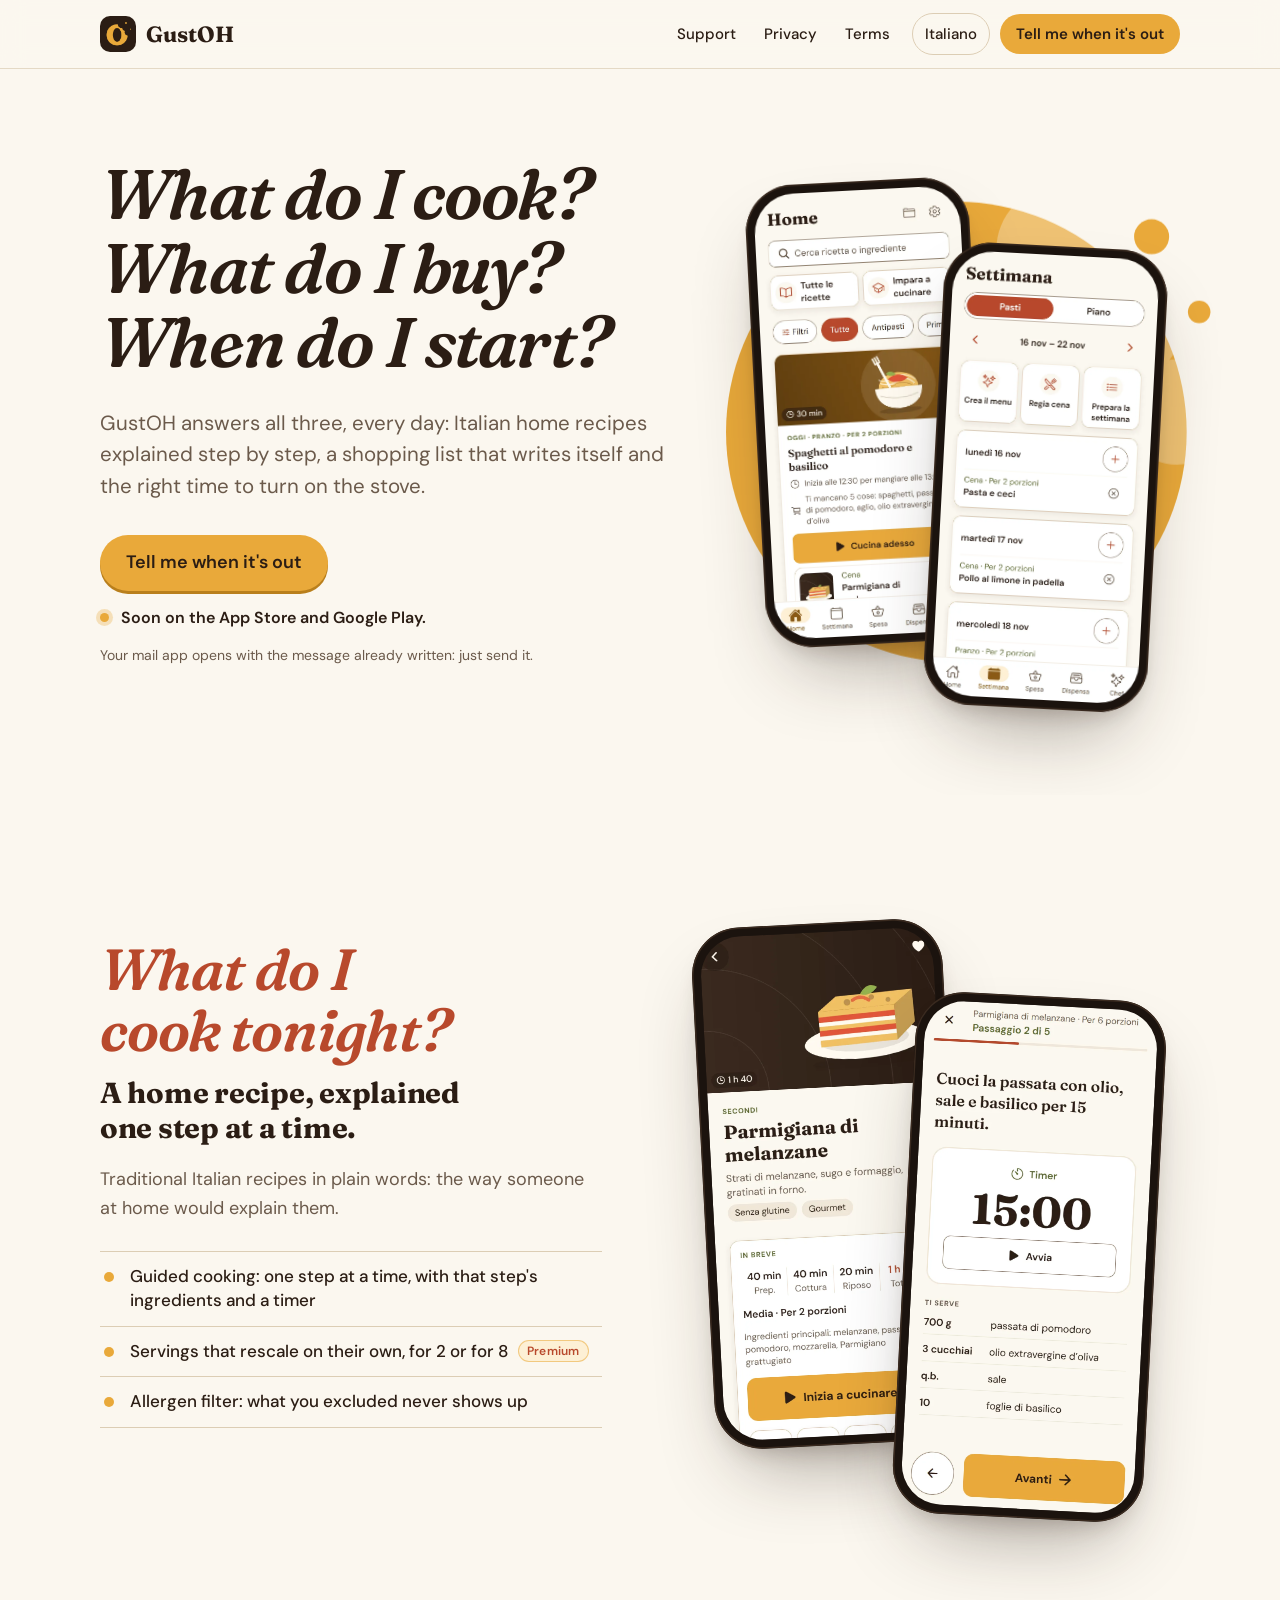
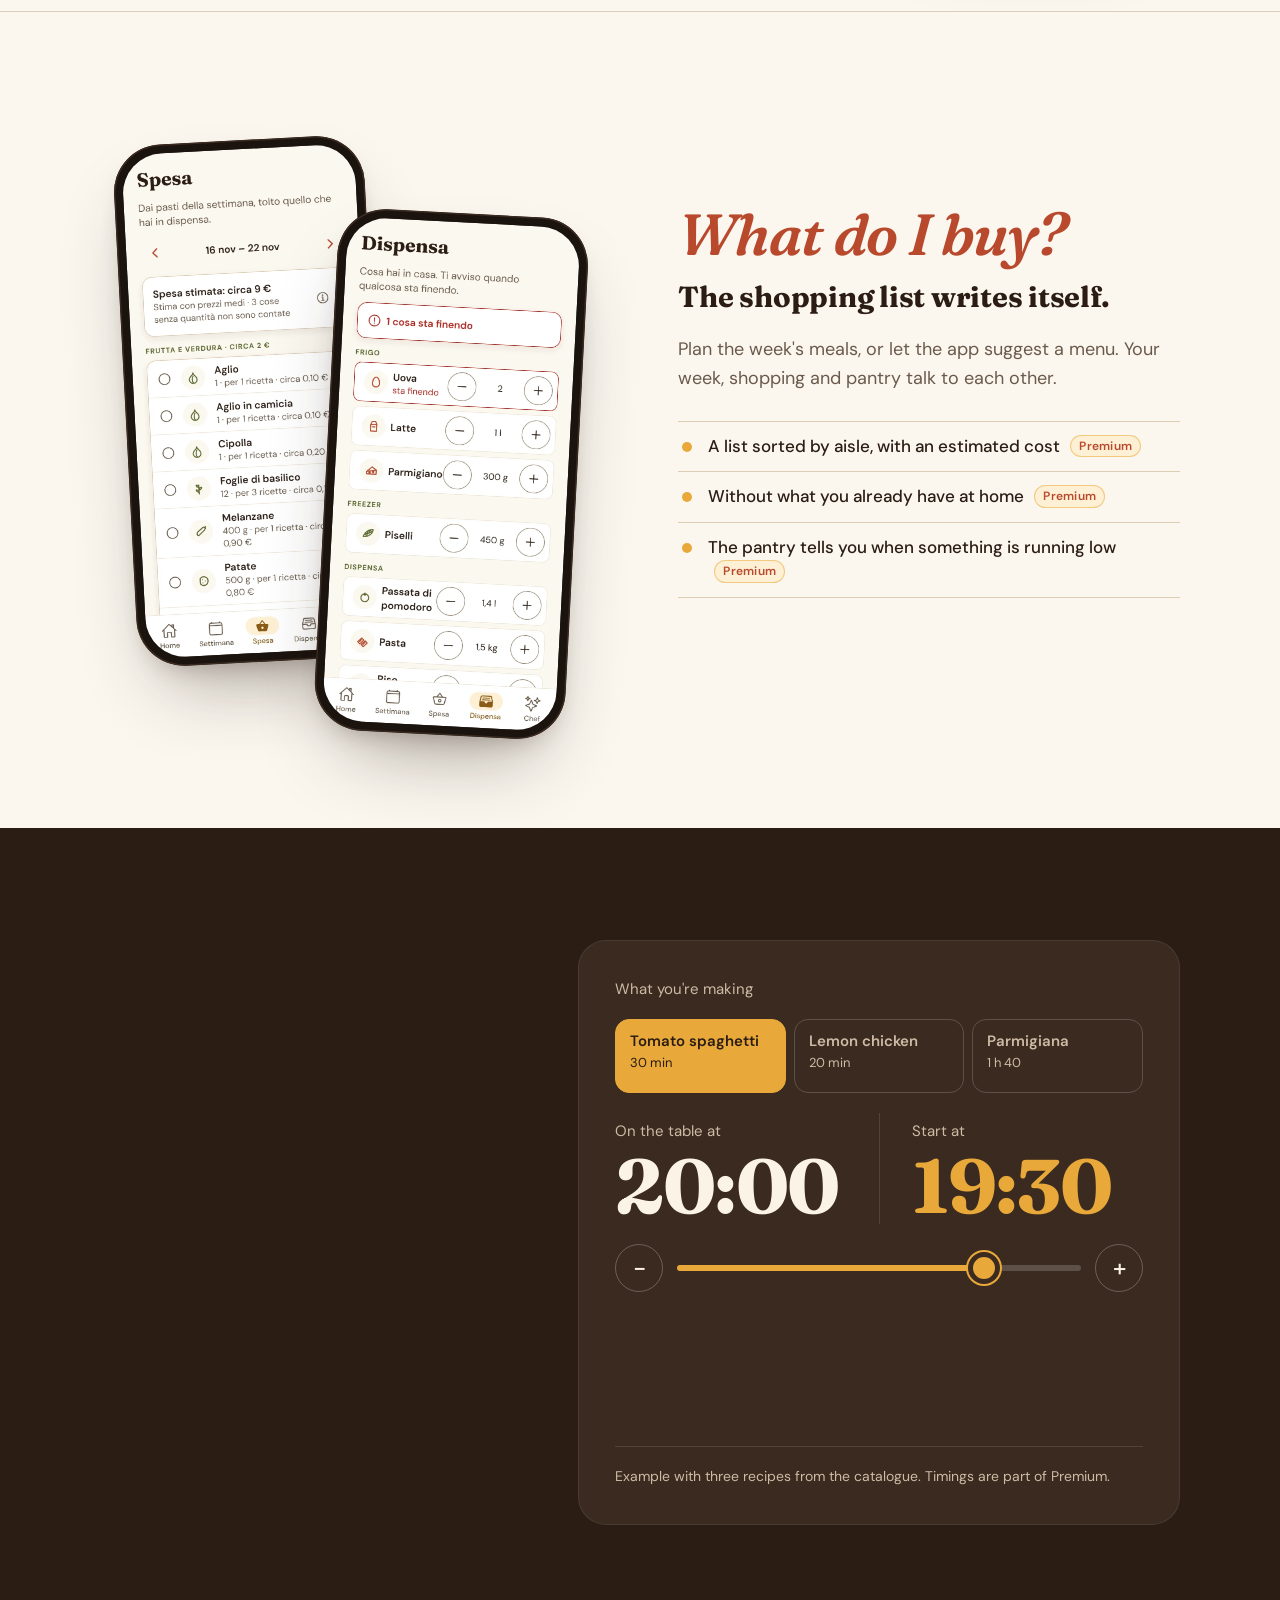
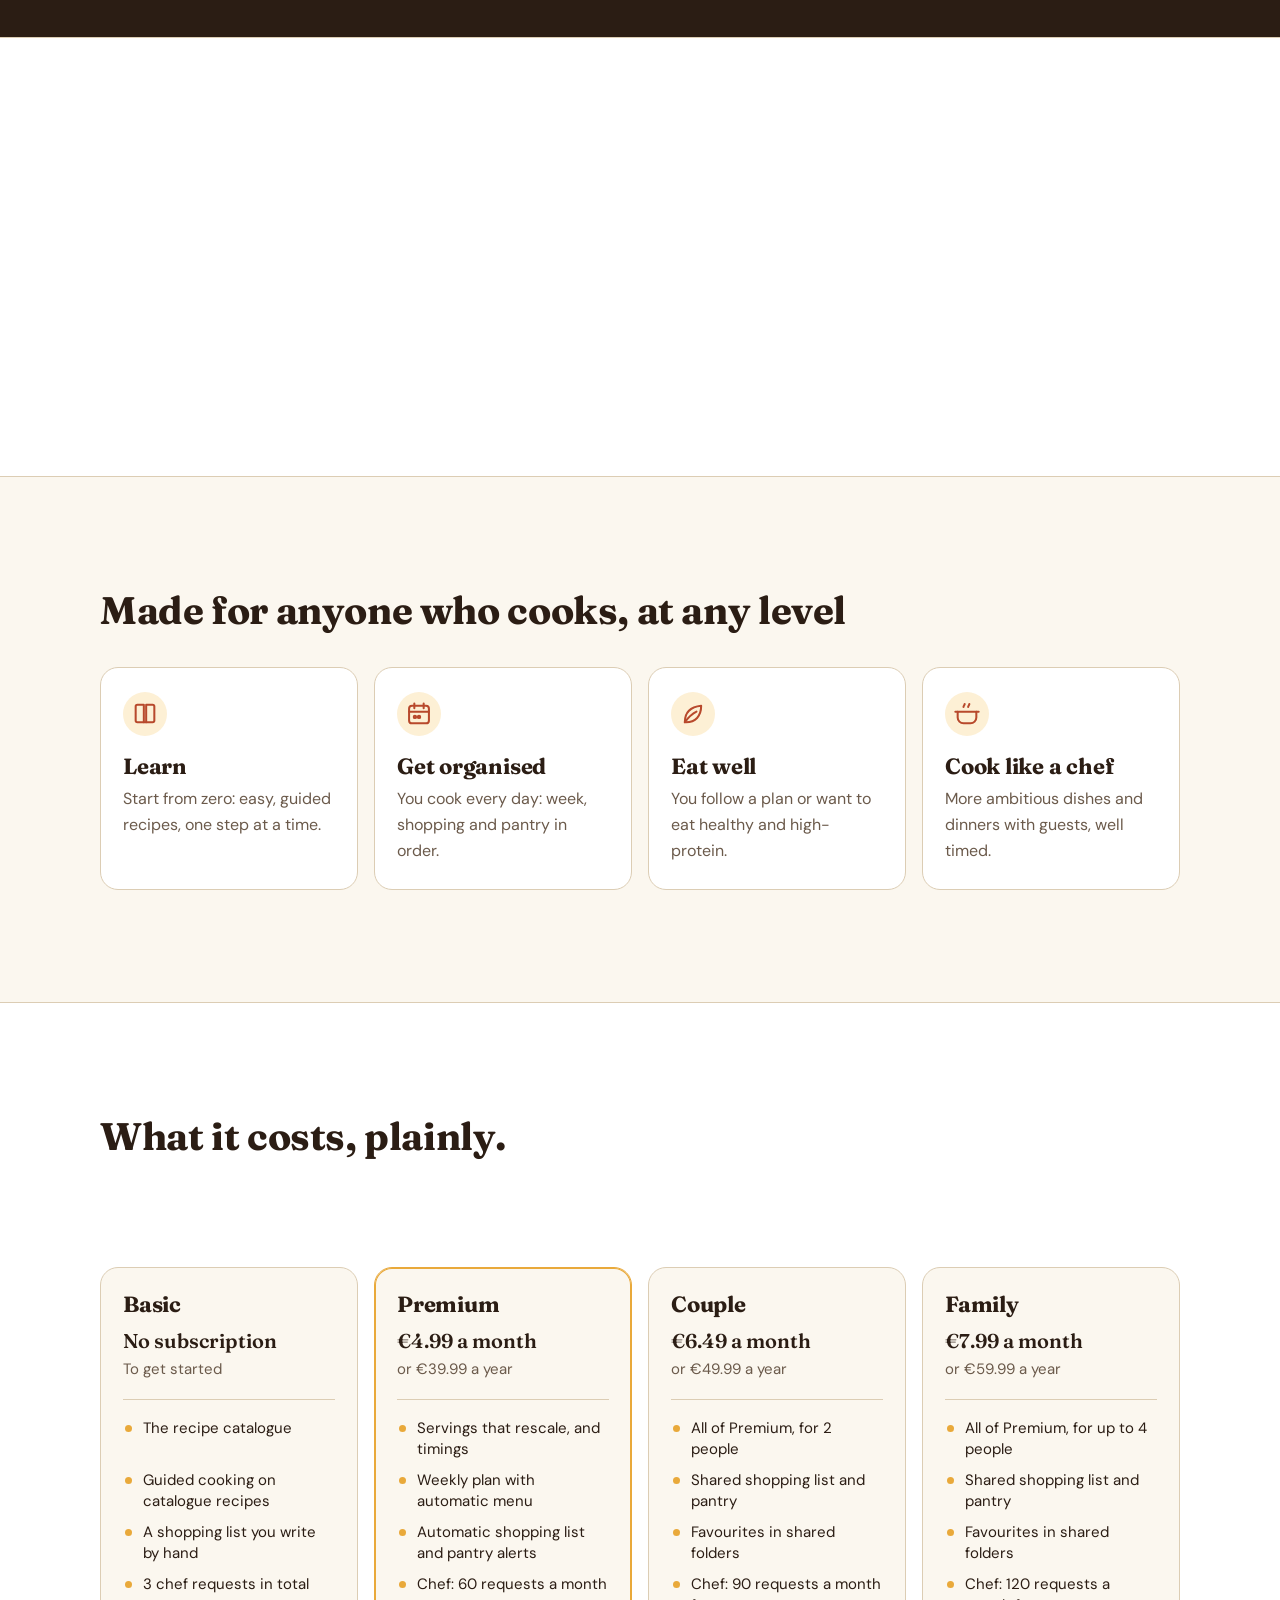
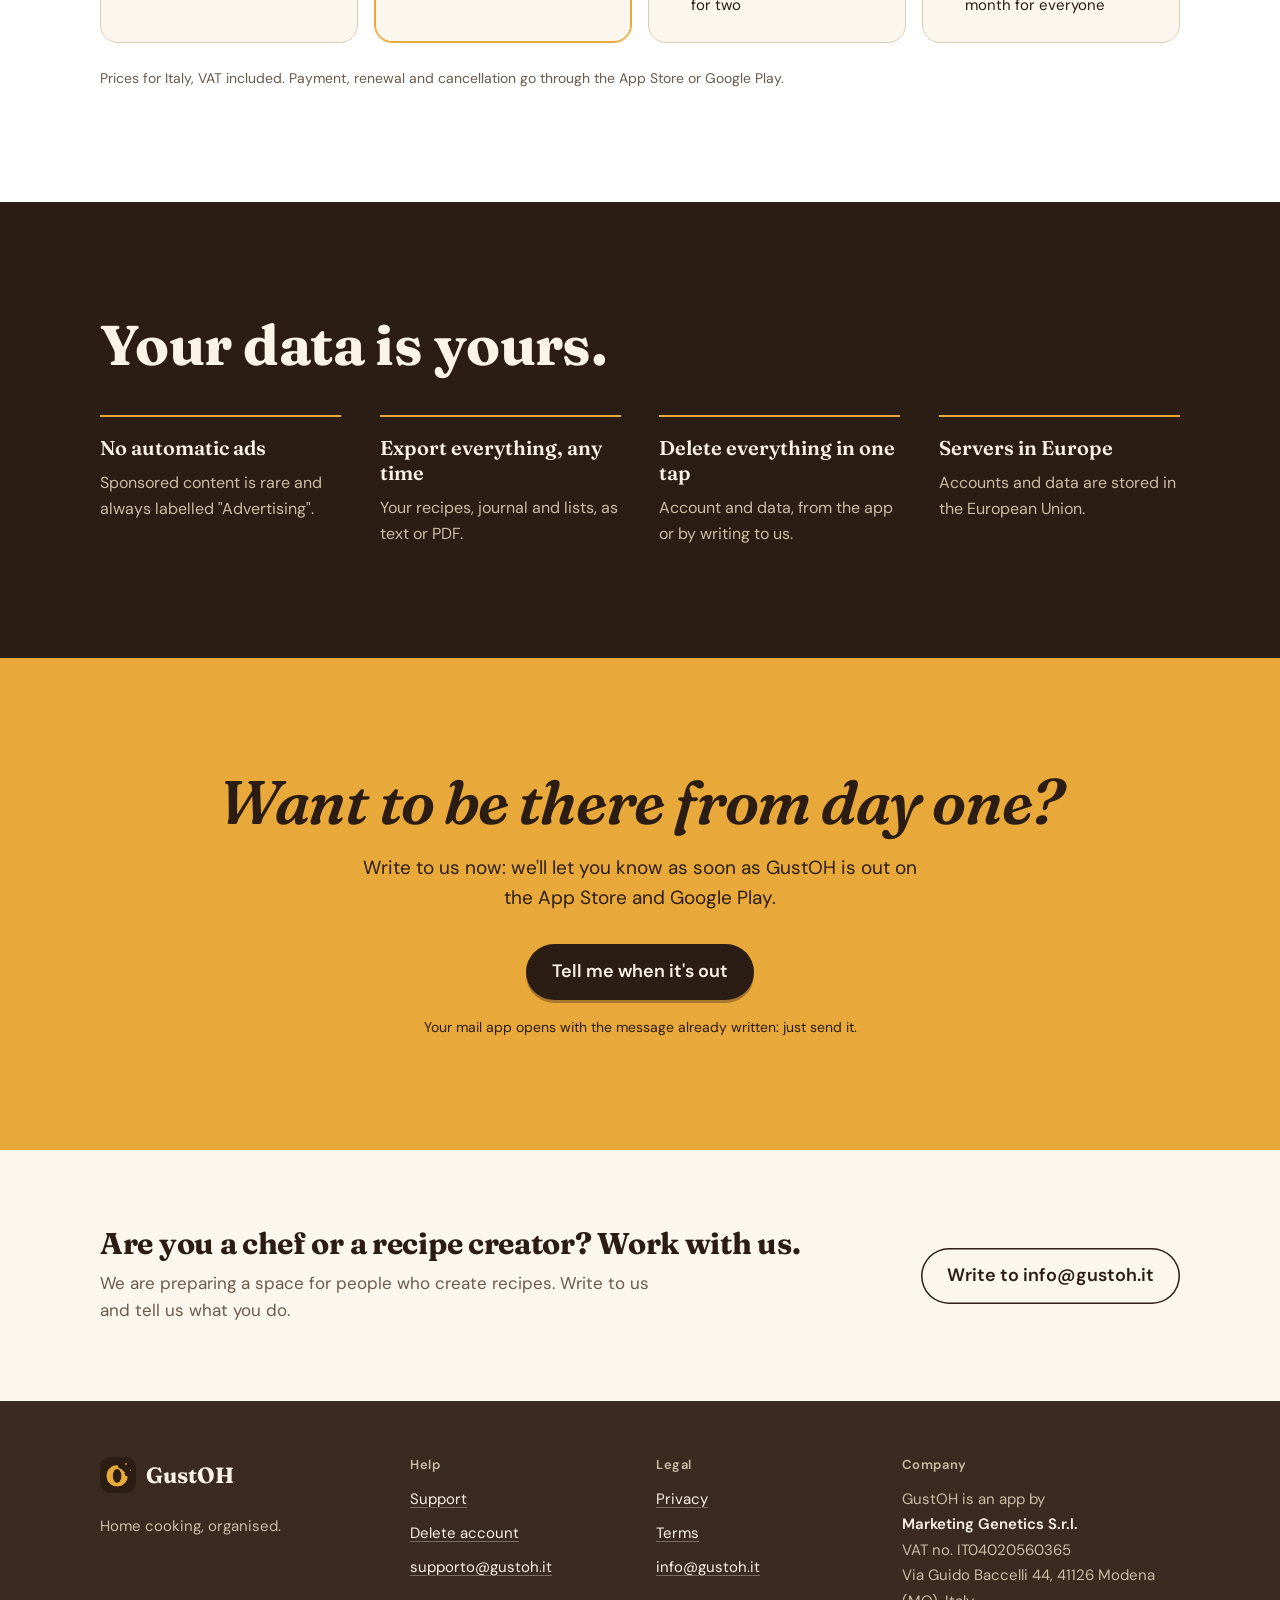
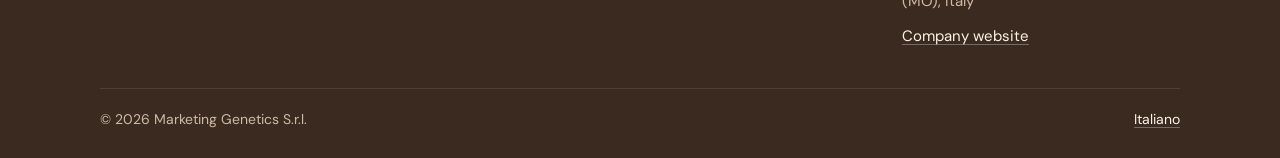
==== commit 72efa23e: "Sito: etichetta Premium accanto alle funzioni a pagamento; prezzi indicati come listino (senza 'prev" ====
--- a/en/index.html
+++ b/en/index.html
@@ -54,7 +54,7 @@
     <div class="row-copy">
       <h2 class="qa" id="cosa-cucino"><span class="q">What do I cook tonight?</span> <span class="a">A home recipe, explained one step at a time.</span></h2>
       <p>Traditional Italian recipes in plain words: the way someone at home would explain them.</p>
-      <ul class="points"><li>Guided cooking: one step at a time, with that step's ingredients and a timer</li><li>Servings that rescale on their own, for 2 or for 8</li><li>Allergen filter: what you excluded never shows up</li></ul>
+      <ul class="points"><li>Guided cooking: one step at a time, with that step's ingredients and a timer</li><li>Servings that rescale on their own, for 2 or for 8 <span class="tag-premium">Premium</span></li><li>Allergen filter: what you excluded never shows up</li></ul>
     </div>
     <div class="row-phones">
       <figure class="phone phone-back"><picture><source srcset="../img/ricetta-scuro.webp" media="(prefers-color-scheme: dark)"><img src="../img/ricetta-chiaro.webp" alt="The aubergine parmigiana recipe with times and servings" width="390" height="844" loading="lazy" decoding="async"></picture></figure>
@@ -68,7 +68,7 @@
     <div class="row-copy">
       <h2 class="qa" id="cosa-compro"><span class="q">What do I buy?</span> <span class="a">The shopping list writes itself.</span></h2>
       <p>Plan the week's meals, or let the app suggest a menu. Your week, shopping and pantry talk to each other.</p>
-      <ul class="points"><li>A list sorted by aisle, with an estimated cost</li><li>Without what you already have at home</li><li>The pantry tells you when something is running low</li></ul>
+      <ul class="points"><li>A list sorted by aisle, with an estimated cost <span class="tag-premium">Premium</span></li><li>Without what you already have at home <span class="tag-premium">Premium</span></li><li>The pantry tells you when something is running low <span class="tag-premium">Premium</span></li></ul>
     </div>
     <div class="row-phones">
       <figure class="phone phone-back"><picture><source srcset="../img/spesa-scuro.webp" media="(prefers-color-scheme: dark)"><img src="../img/spesa-chiaro.webp" alt="The shopping list sorted by aisle, with an estimated cost" width="390" height="844" loading="lazy" decoding="async"></picture></figure>
@@ -148,7 +148,7 @@
       <li><h3>Couple</h3><p class="price"><strong>€6.49 a month</strong><span>or €49.99 a year</span></p><ul><li>All of Premium, for 2 people</li><li>Shared shopping list and pantry</li><li>Favourites in shared folders</li><li>Chef: 90 requests a month for two</li></ul></li>
       <li><h3>Family</h3><p class="price"><strong>€7.99 a month</strong><span>or €59.99 a year</span></p><ul><li>All of Premium, for up to 4 people</li><li>Shared shopping list and pantry</li><li>Favourites in shared folders</li><li>Chef: 120 requests a month for everyone</li></ul></li>
     </ul>
-    <p class="cost-note">Prices planned for Italy at launch, VAT included. Payment, renewal and cancellation go through the App Store or Google Play.</p>
+    <p class="cost-note">Prices for Italy, VAT included. Payment, renewal and cancellation go through the App Store or Google Play.</p>
   </div>
 </section>
 
--- a/stile.css
+++ b/stile.css
@@ -371,3 +371,6 @@
     @keyframes head-shadow { to { box-shadow: 0 8px 24px -16px rgb(var(--shadow) / 0.35); } }
   }
 }
+
+/* funzione Premium: etichetta piccola e onesta accanto al testo */
+.tag-premium { display: inline-block; margin-left: 6px; padding: 2px 8px; border-radius: 999px; font: 600 12px/1.4 var(--sans); letter-spacing: 0.02em; color: var(--primary); background: var(--yolk-soft); border: 1px solid color-mix(in srgb, var(--yolk) 55%, transparent); vertical-align: 2px; white-space: nowrap; }
